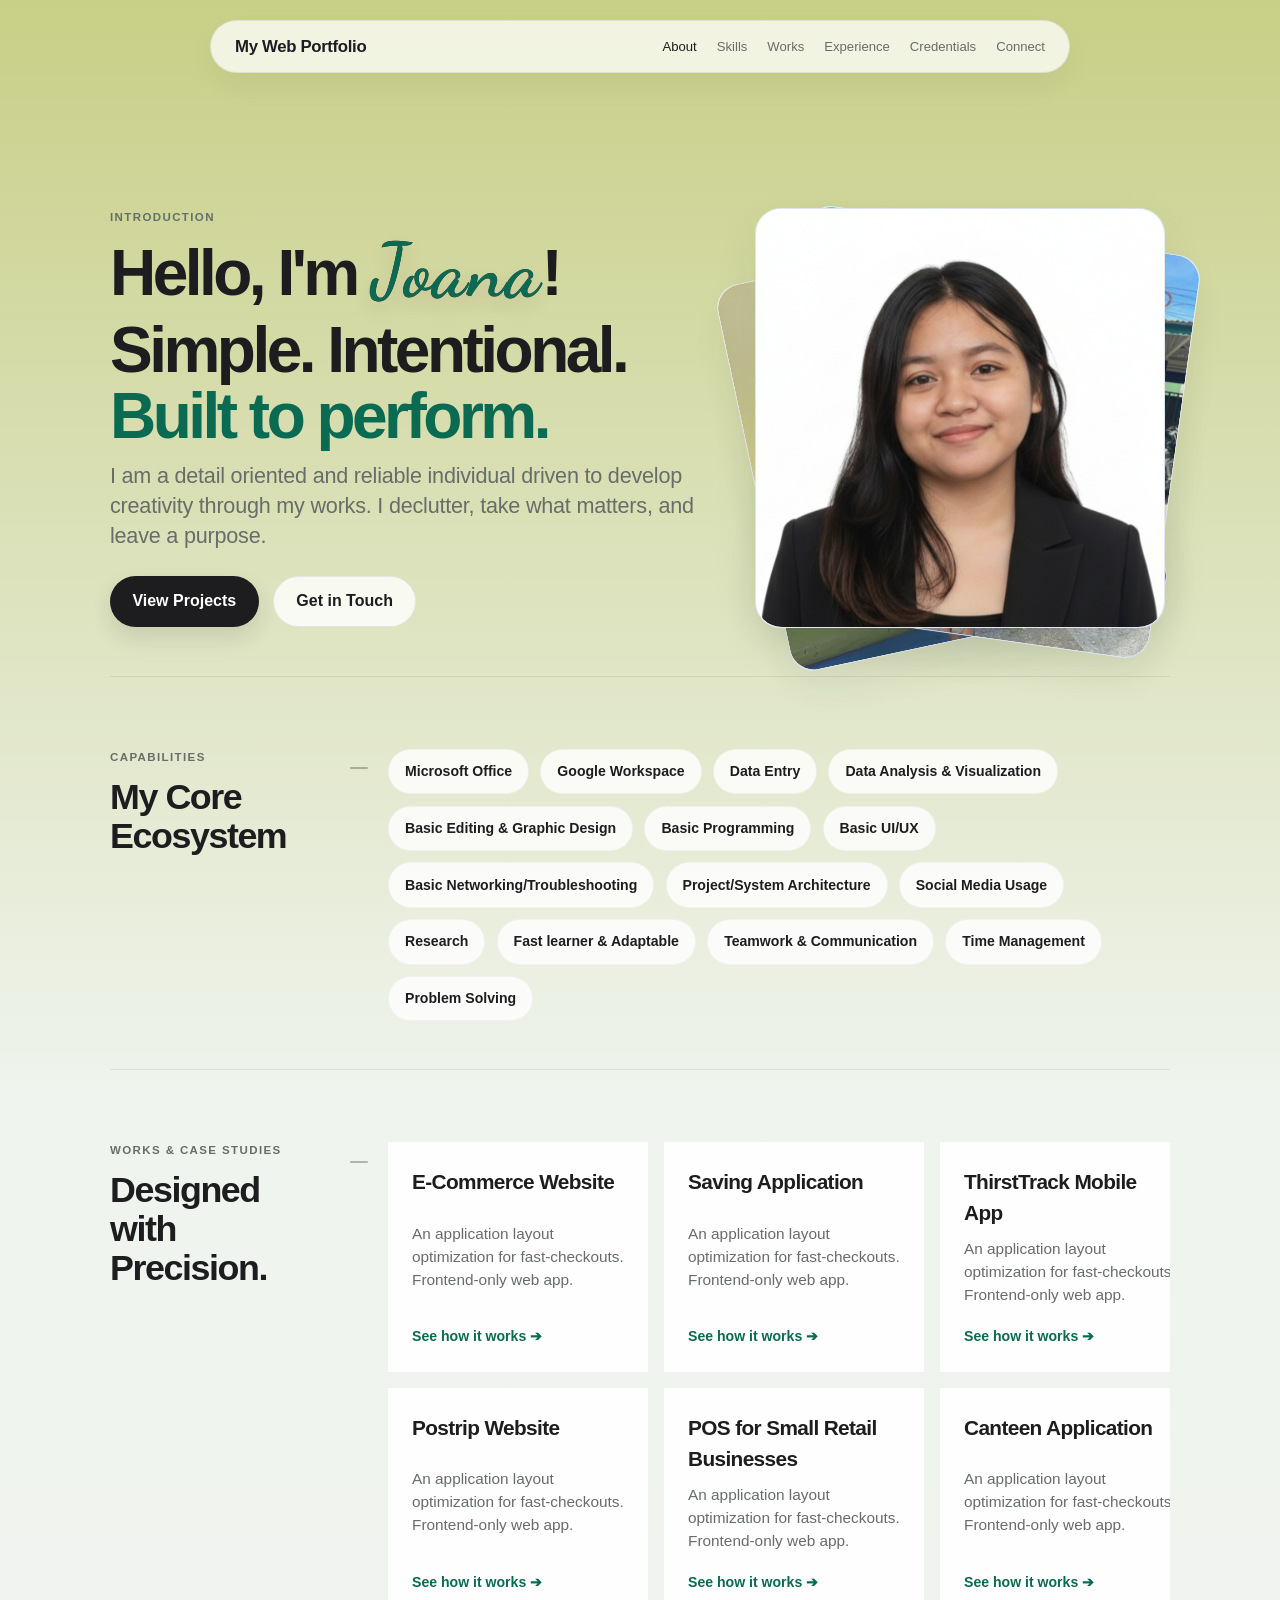
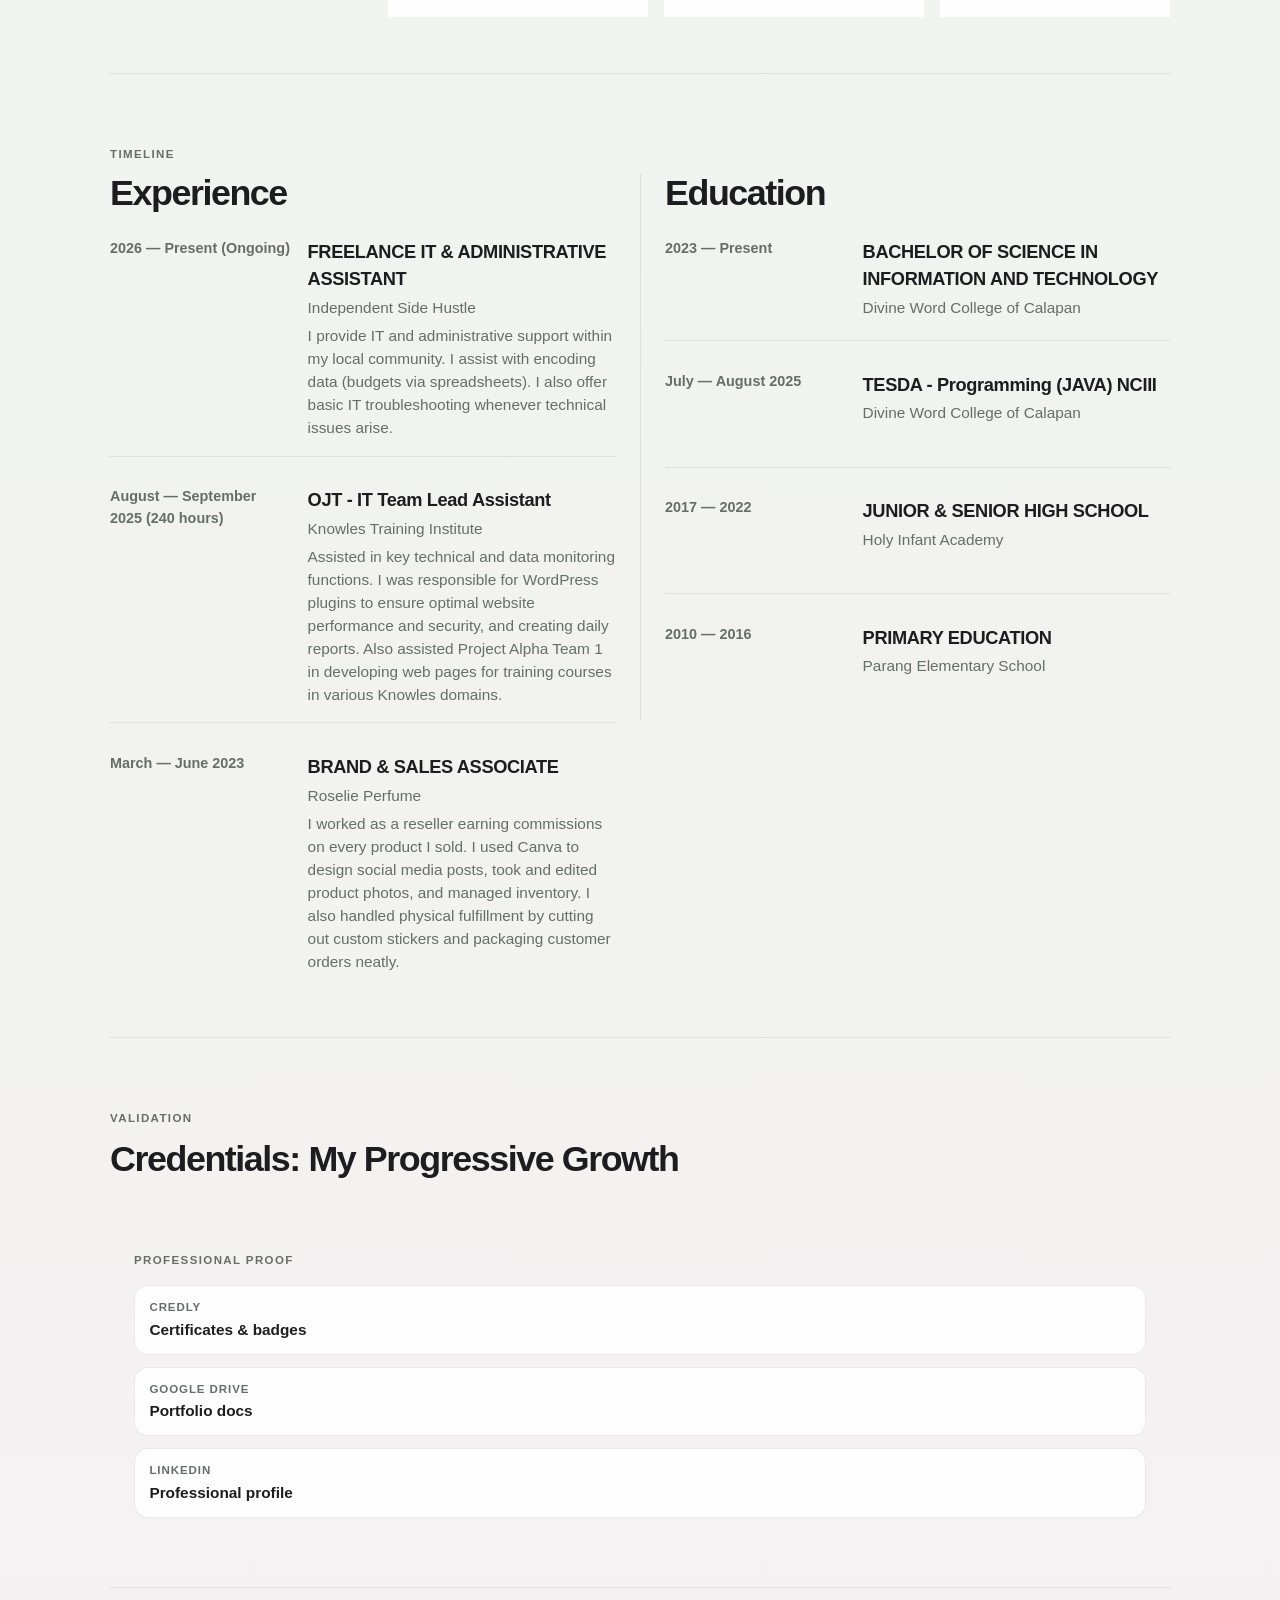
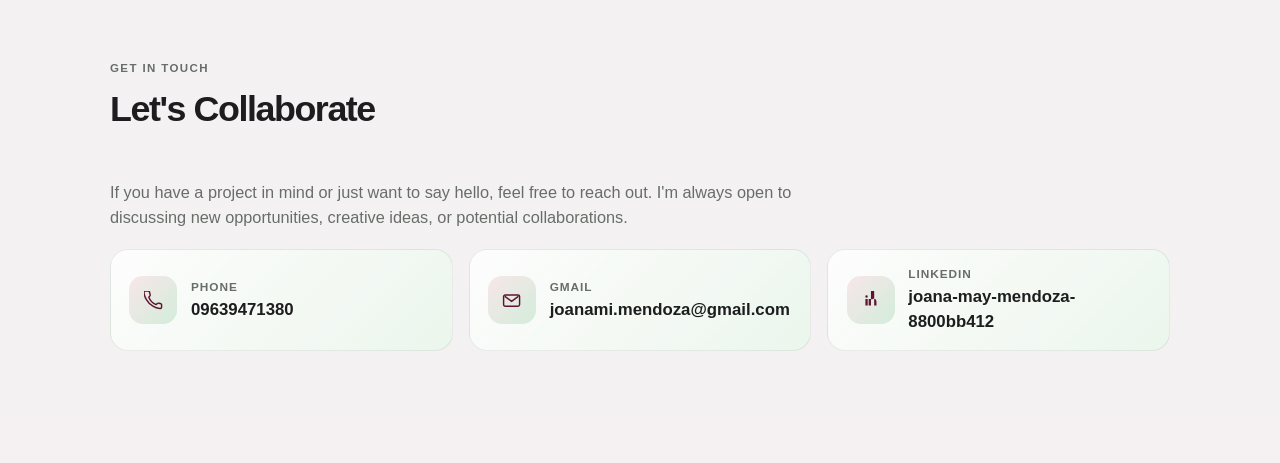
==== index.html @ 0a063e08 "this" ====
<!DOCTYPE html>
<html lang="en">
<head>
    <meta charset="UTF-8">
    <meta name="viewport" content="width=device-width, initial-scale=1.0">
    <title>Joana Mendoza | Web Portfolio</title>
    <meta name="description" content="Portfolio website of Joana Mendoza">
    <link rel="preconnect" href="https://fonts.googleapis.com">
    <link rel="preconnect" href="https://fonts.gstatic.com" crossorigin>
    <link href="https://fonts.googleapis.com/css2?family=Dancing+Script:wght@400;600;700&display=swap" rel="stylesheet">
    <link rel="stylesheet" href="style.css">
</head>
<body>
    <header>
        <nav>
            <a href="#about" class="logo">My Web Portfolio</a>
            <ul>
                <li><a href="#about" class="nav-link">About</a></li>
                <li><a href="#skills" class="nav-link">Skills</a></li>
                <li><a href="#projects" class="nav-link">Works</a></li>
                <li><a href="#experience" class="nav-link">Experience</a></li>
                <li><a href="#credentials" class="nav-link">Credentials</a></li>
                <li><a href="#contact" class="nav-link">Connect</a></li>
            </ul>
        </nav>
    </header>

    <main>
        <section id="about" class="hero">
            <div class="hero-layout">
                <div class="hero-copy">
                    <div class="eyebrow">Introduction</div>
                    <h1>Hello, I'm <span class="joana-name">Joana</span>!</h1>
                    <h1>Simple. Intentional. <span>Built to perform.</span></h1>
                    <p>I am a detail oriented and reliable individual driven to develop creativity through my works. I declutter, take what matters, and leave a purpose.</p>
                    <div class="hero-actions">
                        <a href="#projects" class="primary-btn">View Projects</a>
                        <a href="#contact" class="secondary-btn">Get in Touch</a>
                    </div>
                </div>

                <div class="portrait-scene" aria-label="Joana Mendoza portrait collection">
                    <div class="card-stack" id="portrait-stack" aria-live="polite"></div>
                </div>
            </div>
        </section>

        <section id="skills">
            <div class="section-split">
                <div class="section-heading">
                    <div class="eyebrow">Capabilities</div>
                    <h2 class="section-title">My Core Ecosystem</h2>
                </div>

                <div class="section-divider" aria-hidden="true"></div>

                <div class="section-content">
                    <div class="skills-container">
                        <button class="skill-badge" type="button" data-skill="microsoft-office" aria-label="Microsoft Office skills">Microsoft Office</button>
                        <button class="skill-badge" type="button" data-skill="google-workspace" aria-label="Google Workspace skills">Google Workspace</button>
                        <button class="skill-badge" type="button" data-skill="data-entry" aria-label="Data entry skills">Data Entry</button>
                        <button class="skill-badge" type="button" data-skill="data-analysis-visualization" aria-label="Data analysis and visualization">Data Analysis & Visualization</button>
                        <button class="skill-badge" type="button" data-skill="editing-design" aria-label="Editing and graphic design skills">Basic Editing &amp; Graphic Design</button>
                        <button class="skill-badge" type="button" data-skill="basic-programming" aria-label="Basic programming skills">Basic Programming</button>
                        <button class="skill-badge" type="button" data-skill="ui-ux" aria-label="UI and UX skills">Basic UI/UX</button>
                        <button class="skill-badge" type="button" data-skill="troubleshooting" aria-label="Networking and troubleshooting skills">Basic Networking/Troubleshooting</button>
                        <button class="skill-badge" type="button" data-skill="architecture" aria-label="Project and system architecture skills">Project/System Architecture</button>
                        <button class="skill-badge" type="button" data-skill="social-media" aria-label="Social media skills">Social Media Usage</button>
                        <button class="skill-badge" type="button" data-skill="research" aria-label="Research skills">Research</button>
                        <button class="skill-badge" type="button" data-skill="adaptable" aria-label="Adaptability skills">Fast learner &amp; Adaptable</button>
                        <button class="skill-badge" type="button" data-skill="teamwork" aria-label="Teamwork and communication skills">Teamwork &amp; Communication</button>
                        <button class="skill-badge" type="button" data-skill="time-management" aria-label="Time management skills">Time Management</button>
                        <button class="skill-badge" type="button" data-skill="problem-solving" aria-label="Problem solving skills">Problem Solving</button>
                    </div>
                </div>
            </div>
        </section>

        <section id="projects">
            <div class="section-split project-split">
                <div class="section-heading">
                    <div class="eyebrow">Works &amp; Case Studies</div>
                    <h2 class="section-title">Designed with Precision.</h2>
                </div>

                <div class="section-divider" aria-hidden="true"></div>

                <div class="section-content">
                    <div class="project-gallery" aria-label="Project portfolio gallery">
                        <article class="card project-card">
                            <h3>E-Commerce Website</h3>
                            <p>An application layout optimization for fast-checkouts. Frontend-only web app.</p>
                            <a href="https://autumnjo-store.pages.dev/" class="apple-link" target="_blank" rel="noopener noreferrer">See how it works <span aria-hidden="true">➔</span></a>
                        </article>
                        <article class="card project-card">
                            <h3>Postrip Website</h3>
                            <p>An application layout optimization for fast-checkouts. Frontend-only web app.</p>
                            <a href="https://my-sharetots.pages.dev/" class="apple-link" target="_blank" rel="noopener noreferrer">See how it works <span aria-hidden="true">➔</span></a>
                        </article>
                        <article class="card project-card">
                            <h3>Saving Application</h3>
                            <p>An application layout optimization for fast-checkouts. Frontend-only web app.</p>
                            <a href="#" class="apple-link">See how it works <span aria-hidden="true">➔</span></a>
                        </article>
                        <article class="card project-card">
                            <h3>POS for Small Retail Businesses</h3>
                            <p>An application layout optimization for fast-checkouts. Frontend-only web app.</p>
                            <a href="https://pos-app.pages.dev/" class="apple-link" target="_blank" rel="noopener noreferrer">See how it works <span aria-hidden="true">➔</span></a>
                        </article>
                        <article class="card project-card">
                            <h3>ThirstTrack Mobile App</h3>
                            <p>An application layout optimization for fast-checkouts. Frontend-only web app.</p>
                            <a href="#" class="apple-link">See how it works <span aria-hidden="true">➔</span></a>
                        </article>
                        <article class="card project-card">
                            <h3>Canteen Application</h3>
                            <p>An application layout optimization for fast-checkouts. Frontend-only web app.</p>
                            <a href="#" class="apple-link">See how it works <span aria-hidden="true">➔</span></a>
                        </article>
                        <article class="card project-card">
                            <h3>Figma Designs and Prototype</h3>
                            <p>An application layout optimization for fast-checkouts. Frontend-only web app.</p>
                            <a href="#" class="apple-link">See how it works <span aria-hidden="true">➔</span></a>
                        </article>
                    </div>
                </div>
            </div>
        </section>

        <section id="experience">
            <div class="eyebrow timeline-label">Timeline</div>
            <div class="timeline-columns">
                <div class="timeline-column experience-column">
                    <h2 class="section-title experience-title">Experience</h2>
                    <div class="timeline-group">
                        <article class="timeline-item">
                            <div class="time-frame">2026 — Present (Ongoing)</div>
                            <div class="timeline-copy">
                                <div class="job-title">FREELANCE IT &amp; ADMINISTRATIVE ASSISTANT</div>
                                <div class="company">Independent Side Hustle</div>
                                <div class="description">I provide IT and administrative support within my local community. I assist with encoding data (budgets via spreadsheets). I also offer basic IT troubleshooting whenever technical issues arise.</div>
                            </div>
                        </article>

                        <article class="timeline-item">
                            <div class="time-frame">August — September 2025 (240 hours)</div>
                            <div class="timeline-copy">
                                <div class="job-title">OJT - IT Team Lead Assistant</div>
                                <div class="company">Knowles Training Institute</div>
                                <div class="description">Assisted in key technical and data monitoring functions. I was responsible for WordPress plugins to ensure optimal website performance and security, and creating daily reports. Also assisted Project Alpha Team 1 in developing web pages for training courses in various Knowles domains.</div>
                            </div>
                        </article>

                        <article class="timeline-item">
                            <div class="time-frame">March — June 2023</div>
                            <div class="timeline-copy">
                                <div class="job-title">BRAND &amp; SALES ASSOCIATE</div>
                                <div class="company">Roselie Perfume</div>
                                <div class="description">I worked as a reseller earning commissions on every product I sold. I used Canva to design social media posts, took and edited product photos, and managed inventory. I also handled physical fulfillment by cutting out custom stickers and packaging customer orders neatly.</div>
                            </div>
                        </article>
                    </div>
                </div>

                <div class="timeline-column education-column">
                    <h2 class="section-title experience-title education-heading">Education</h2>
                    <div class="timeline-group">
                        <article class="timeline-item">
                            <div class="time-frame">2023 — Present</div>
                            <div class="timeline-copy">
                                <div class="job-title">BACHELOR OF SCIENCE IN INFORMATION AND TECHNOLOGY</div>
                                <div class="company">Divine Word College of Calapan</div>
                            </div>
                        </article>
                        <article class="timeline-item">
                            <div class="time-frame">July — August 2025</div>
                            <div class="timeline-copy">
                                <div class="job-title">TESDA - Programming (JAVA) NCIII</div>
                                <div class="company">Divine Word College of Calapan</div>
                            </div>
                        </article>
                        <article class="timeline-item">
                            <div class="time-frame">2017 — 2022</div>
                            <div class="timeline-copy">
                                <div class="job-title">JUNIOR &amp; SENIOR HIGH SCHOOL</div>
                                <div class="company">Holy Infant Academy</div>
                            </div>
                        </article>
                        <article class="timeline-item">
                            <div class="time-frame">2010 — 2016</div>
                            <div class="timeline-copy">
                                <div class="job-title">PRIMARY EDUCATION</div>
                                <div class="company">Parang Elementary School</div>
                            </div>
                        </article>
                    </div>
                </div>
            </div>
        </section>

        <section id="credentials">
            <div class="section-split compact-split">
                <div class="section-heading">
                    <div class="eyebrow">Validation</div>
                    <h2 class="section-title">Credentials: My Progressive Growth</h2>
                </div>

                <div class="section-content">
                    <div class="card-grid compact-grid">
                        <article class="card compact-card">
                            <div class="eyebrow compact-eyebrow">Professional Proof</div>
                            <div class="credential-list" id="credential-list" aria-live="polite"></div>
                        </article>
                    </div>
                </div>
            </div>
        </section>

        <section id="contact">
            <div class="section-split compact-split">
                <div class="section-heading">
                    <div class="eyebrow">Get In Touch</div>
                    <h2 class="section-title">Let's Collaborate</h2>
                </div>

                <div class="section-content">
                    <div class="contact-panel">
                        <p>If you have a project in mind or just want to say hello, feel free to reach out. I'm always open to discussing new opportunities, creative ideas, or potential collaborations.</p>
                        <div class="contact-list" id="contact-list" aria-live="polite"></div>
                    </div>
                </div>
            </div>
        </section>
    </main>

    <script src="script.js"></script>
</body>
</html>
---- style.css ----
:root {
  --bg-color: #C8CF86;
  --page-surface: #DFE1BB;
  --card-bg: rgba(255, 255, 255, 0.76);
  --text-main: #1d1d1f;
  --text-muted: #676d69;
  --accent: #0a6a52;
  --accent-soft: rgba(10, 106, 82, 0.12);
  --border: rgba(32, 40, 34, 0.09);
  --shadow-soft: 0 20px 45px rgba(20, 36, 30, 0.08);
  --radius: 22px;
  --wine-deep: #3d0f22;
  --wine-rich: #5f1532;
  --wine-soft: #8d2f46;
  --sage-light: #ecf7e9;
  --sage-strong: #87ad85;
  --mint-soft: #d8f1db;
  --rose-soft: #DFE1BB;
  --lavender-soft: #e8e2ff;
}

* {
  box-sizing: border-box;
  margin: 0;
  padding: 0;
}

html {
  scroll-behavior: smooth;
  scroll-padding-top: 6.5rem;
}

body {
  font-family: -apple-system, BlinkMacSystemFont, "SF Pro Text", "SF Pro Display", "Segoe UI", Helvetica, Arial, sans-serif;
  background: linear-gradient(180deg, var(--bg-color) 0%, #eff4ee 30%, #f5f1f3 100%);
  color: var(--text-main);
  -webkit-font-smoothing: antialiased;
  line-height: 1.5;
  overflow-x: hidden;
}

img {
  max-width: 100%;
  display: block;
}

a {
  color: inherit;
}

button,
input,
textarea,
select {
  font: inherit;
}

header {
  position: fixed;
  top: 1.25rem;
  left: 50%;
  transform: translateX(-50%);
  width: min(100% - 2rem, 860px);
  background: rgba(255, 255, 255, 0.75);
  backdrop-filter: blur(18px);
  -webkit-backdrop-filter: blur(18px);
  border: 1px solid var(--border);
  border-radius: 32px;
  z-index: 80;
  box-shadow: 0 14px 30px rgba(15, 23, 42, 0.04);
}

nav {
  display: flex;
  justify-content: space-between;
  align-items: center;
  padding: 0.8rem 1.5rem;
}

nav .logo {
  font-weight: 600;
  font-size: 1.05rem;
  color: var(--text-main);
  text-decoration: none;
  letter-spacing: -0.02em;
}

nav ul {
  display: flex;
  list-style: none;
  gap: 1.25rem;
  align-items: center;
}

nav a {
  text-decoration: none;
  color: var(--text-muted);
  font-weight: 500;
  font-size: 0.82rem;
  transition: color 0.2s ease, opacity 0.2s ease;
}

nav a:hover,
nav a:focus-visible,
nav a.is-active {
  color: var(--text-main);
}

main {
  max-width: 1100px;
  margin: 0 auto;
  padding: 8.5rem 1.25rem 4rem;
}

section {
  padding: 4.5rem 0 3rem;
  border-bottom: 1px solid var(--border);
  scroll-margin-top: 6.5rem;
}

section:last-child {
  border-bottom: none;
}

.eyebrow {
  font-size: 0.72rem;
  font-weight: 700;
  text-transform: uppercase;
  letter-spacing: 0.12em;
  color: var(--text-muted);
  margin-bottom: 0.75rem;
}

.section-title {
  font-size: clamp(2rem, 2.8vw, 3rem);
  font-weight: 700;
  letter-spacing: -0.04em;
  line-height: 1.08;
  margin-bottom: 1.5rem;
}

.section-split {
  display: grid;
  grid-template-columns: minmax(180px, 220px) 18px minmax(0, 1fr);
  align-items: flex-start;
  gap: 1.25rem;
}

.compact-split,
.contact-split {
  grid-template-columns: 1fr;
}

.compact-split .section-heading,
.contact-split .section-heading {
  margin-bottom: 0.5rem;
}

.section-heading {
  display: flex;
  flex-direction: column;
  justify-content: flex-start;
}

.section-divider {
  width: 18px;
  height: 2px;
  background: rgba(29, 29, 31, 0.3);
  border-radius: 999px;
  margin-top: 1.15rem;
}

.section-content {
  min-width: 0;
}

.hero {
  min-height: 38vh;
  display: flex;
  align-items: center;
}

.hero-layout {
  width: 100%;
  display: grid;
  grid-template-columns: minmax(0, 1.25fr) minmax(260px, 420px);
  align-items: center;
  gap: 2rem;
}

.hero-copy {
  display: flex;
  flex-direction: column;
  align-items: flex-start;
}

.hero h1 {
  font-size: clamp(2.6rem, 5vw, 4.2rem);
  font-weight: 700;
  letter-spacing: -0.055em;
  line-height: 1.02;
  margin-bottom: 0.75rem;
}

.hero h1 span {
  color: var(--accent);
}

.joana-name {
  font-family: "Dancing Script", "Segoe Print", "Bradley Hand", "Lucida Handwriting", cursive;
  display: inline-block;
  font-size: 1.18em;
  line-height: 0.9;
  letter-spacing: 0.02em;
  background: linear-gradient(135deg, var(--wine-deep) 0%, var(--wine-rich) 40%, var(--wine-soft) 100%);
  -webkit-background-clip: text;
  background-clip: text;
  color: transparent;
  text-shadow: 0 8px 20px rgba(95, 21, 50, 0.12);
}

.hero p {
  font-size: clamp(1.05rem, 1.8vw, 1.35rem);
  font-weight: 500;
  color: var(--text-muted);
  max-width: 700px;
  line-height: 1.4;
  letter-spacing: -0.01em;
}

.hero-actions {
  display: flex;
  flex-wrap: wrap;
  gap: 0.9rem;
  margin-top: 1.5rem;
}

.primary-btn,
.secondary-btn {
  display: inline-flex;
  align-items: center;
  justify-content: center;
  min-height: 46px;
  padding: 0.8rem 1.4rem;
  border-radius: 999px;
  text-decoration: none;
  font-weight: 600;
  transition: transform 0.25s ease, box-shadow 0.25s ease, background 0.25s ease;
}

.primary-btn {
  background: var(--text-main);
  color: white;
  box-shadow: 0 10px 22px rgba(29, 29, 31, 0.12);
}

.secondary-btn {
  background: rgba(255, 255, 255, 0.8);
  border: 1px solid var(--border);
  color: var(--text-main);
}

.primary-btn:hover,
.secondary-btn:hover,
.primary-btn:focus-visible,
.secondary-btn:focus-visible {
  transform: translateY(-1px);
}

.portrait-scene {
  display: flex;
  justify-content: center;
  align-items: center;
  min-height: 420px;
}

.card-stack {
  position: relative;
  width: min(100%, 410px);
  height: 420px;
}

.portrait-card {
  position: absolute;
  inset: 0;
  display: block;
  width: 100%;
  height: 100%;
  padding: 0;
  border: 1px solid rgba(112, 129, 166, 0.14);
  border-radius: 26px;
  background: linear-gradient(135deg, rgba(255, 255, 255, 0.96), rgba(237, 242, 255, 0.94));
  box-shadow: var(--shadow-soft);
  overflow: hidden;
  cursor: pointer;
  appearance: none;
  -webkit-appearance: none;
  transition: transform 0.55s cubic-bezier(0.22, 1, 0.36, 1), opacity 0.35s ease, box-shadow 0.35s ease, border-color 0.35s ease;
}

.portrait-card img {
  width: 100%;
  height: 100%;
  object-fit: cover;
  border-radius: 26px;
  display: block;
}

.portrait-card.is-front {
  transform: translate(0, 0) rotate(0deg) scale(1);
  z-index: 3;
  opacity: 1;
}

.portrait-card.is-middle {
  transform: translate(18px, 14px) rotate(8deg) scale(0.97);
  z-index: 2;
  opacity: 0.88;
}

.portrait-card.is-back {
  transform: translate(-18px, 24px) rotate(-12deg) scale(0.94);
  z-index: 1;
  opacity: 0.8;
}

.portrait-card:focus-visible {
  outline: 2px solid rgba(0, 113, 227, 0.8);
  outline-offset: 4px;
}

.skills-container {
  display: flex;
  flex-wrap: wrap;
  gap: 0.7rem;
  position: relative;
  overflow: visible;
}

.skill-badge {
  position: relative;
  display: inline-flex;
  align-items: center;
  justify-content: center;
  min-height: 2.8rem;
  padding: 0.7rem 1rem;
  border-radius: 999px;
  border: 1px solid rgba(0, 0, 0, 0.04);
  background: rgba(255, 255, 255, 0.8);
  color: var(--text-main);
  font-size: 0.88rem;
  font-weight: 600;
  cursor: pointer;
  transition: transform 0.25s ease, box-shadow 0.25s ease, background 0.25s ease;
  z-index: 1;
}

.skill-badge:hover,
.skill-badge:focus-visible,
.skill-badge.is-open {
  background: #eef4ff;
  box-shadow: 0 10px 20px rgba(0, 113, 227, 0.08);
  transform: translateY(-1px);
  outline: none;
}

.skill-badge .skill-popover {
  position: absolute;
  left: 50%;
  bottom: calc(100% + 0.85rem);
  transform: translateX(-50%) translateY(10px) scale(0.98);
  display: flex;
  flex-wrap: wrap;
  gap: 0.38rem;
  align-items: center;
  justify-content: center;
  min-width: 140px;
  max-width: 220px;
  padding: 0.5rem 0.6rem;
  border-radius: 14px;
  background: rgba(18, 20, 25, 0.96);
  border: 1px solid rgba(255, 255, 255, 0.08);
  box-shadow: 0 18px 30px rgba(15, 23, 42, 0.18);
  opacity: 0;
  visibility: hidden;
  transition: opacity 0.2s ease, transform 0.2s ease, visibility 0.2s ease;
  z-index: 30;
}

.skill-badge .skill-popover::after {
  content: "";
  position: absolute;
  left: 50%;
  top: 100%;
  width: 12px;
  height: 12px;
  background: rgba(18, 20, 25, 0.96);
  border-right: 1px solid rgba(255, 255, 255, 0.08);
  border-bottom: 1px solid rgba(255, 255, 255, 0.08);
  transform: translate(-50%, -7px) rotate(45deg);
}

.skill-badge:hover .skill-popover,
.skill-badge:focus-visible .skill-popover,
.skill-badge.is-open .skill-popover {
  opacity: 1;
  visibility: visible;
  transform: translateX(-50%) translateY(0) scale(1);
}

.tool-pill {
  display: inline-flex;
  align-items: center;
  justify-content: center;
  min-height: 1.8rem;
  padding: 0.3rem 0.5rem;
  border-radius: 999px;
  background: rgba(255, 255, 255, 0.1);
  color: #f5f7fa;
  font-size: 0.62rem;
  font-weight: 700;
  letter-spacing: 0.02em;
  box-shadow: inset 0 0 0 1px rgba(255, 255, 255, 0.08);
}

.project-gallery {
  display: grid;
  grid-auto-flow: column;
  grid-template-rows: repeat(2, minmax(210px, 1fr));
  grid-auto-columns: minmax(260px, 300px);
  gap: 1rem;
  padding-bottom: 0.5rem;
  overflow-x: auto;
  overscroll-behavior-x: contain;
  scroll-snap-type: x proximity;
  scrollbar-width: thin;
  scrollbar-color: rgba(0, 0, 0, 0.2) transparent;
}

.project-gallery::-webkit-scrollbar {
  height: 8px;
}

.project-gallery::-webkit-scrollbar-thumb {
  background: rgba(0, 0, 0, 0.2);
  border-radius: 999px;
}

.project-card {
  height: 100%;
  min-height: 210px;
  display: flex;
  flex-direction: column;
  justify-content: space-between;
  padding: 1.5rem;
  scroll-snap-align: start;
  background: rgba(255, 255, 255, 0.9);
}

.project-card h3 {
  font-size: 1.3rem;
  font-weight: 600;
  letter-spacing: -0.03em;
  margin-bottom: 0.55rem;
}

.project-card p {
  color: var(--text-muted);
  font-size: 0.96rem;
  margin-bottom: 1.25rem;
}

.apple-link {
  color: var(--accent);
  text-decoration: none;
  font-weight: 600;
  font-size: 0.88rem;
  display: inline-flex;
  align-items: center;
  gap: 0.25rem;
}

.apple-link:hover,
.apple-link:focus-visible {
  text-decoration: underline;
}

.timeline-label {
  margin-bottom: 0.7rem;
}

.timeline-columns {
  display: grid;
  grid-template-columns: minmax(0, 1fr) minmax(0, 1fr);
  gap: 0;
  align-items: start;
}

.timeline-column {
  min-width: 0;
  display: flex;
  flex-direction: column;
  justify-content: flex-start;
}

.experience-column {
  padding-right: 1.5rem;
}

.education-column {
  border-left: 1px solid var(--border);
  padding-left: 1.5rem;
}

.experience-title {
  margin-bottom: 0.4rem;
  padding-top: 0;
}

.education-heading {
  margin-bottom: 0.4rem;
}

.timeline-group {
  display: flex;
  flex-direction: column;
  gap: 0.7rem;
}

.timeline-item {
  display: grid;
  grid-template-columns: minmax(120px, 180px) minmax(0, 1fr);
  gap: 1.1rem;
  padding: 1.15rem 0 1rem;
  border-bottom: 1px solid var(--border);
  min-height: 7.2rem;
}

.timeline-item:last-child {
  border-bottom: none;
}

.time-frame {
  font-size: 0.9rem;
  font-weight: 600;
  color: var(--text-muted);
  line-height: 1.5;
}

.timeline-copy {
  min-width: 0;
}

.job-title {
  font-size: 1.14rem;
  font-weight: 600;
  letter-spacing: -0.02em;
  margin-bottom: 0.2rem;
}

.company {
  font-size: 0.96rem;
  color: var(--text-muted);
  margin-bottom: 0.35rem;
}

.description {
  font-size: 0.96rem;
  color: var(--text-muted);
}

.card-grid {
  display: grid;
  grid-template-columns: repeat(auto-fit, minmax(260px, 1fr));
  gap: 1rem;
}

.compact-card {
  padding: 1.35rem 1.5rem;
}

.compact-eyebrow {
  margin-bottom: 1rem;
}

.bullet-row {
  list-style: none;
  display: flex;
  flex-direction: column;
  gap: 0.35rem;
}

.bullet-row li {
  position: relative;
  font-size: 1rem;
  padding: 0.8rem 0;
  border-bottom: 1px solid var(--border);
  color: var(--text-main);
}

.bullet-row li:last-child {
  border-bottom: none;
}

.contact-panel {
  display: flex;
  flex-direction: column;
  gap: 1.25rem;
}

.contact-panel p {
  color: var(--text-muted);
  font-size: 1.02rem;
  max-width: 700px;
}

.contact-list {
  display: grid;
  grid-template-columns: repeat(auto-fit, minmax(220px, 1fr));
  gap: 1rem;
}

.contact-card {
  display: flex;
  align-items: center;
  gap: 0.85rem;
  padding: 1rem 1.15rem;
  background: linear-gradient(135deg, rgba(255, 255, 255, 0.8), rgba(234, 246, 235, 0.9));
  border: 1px solid rgba(23, 31, 33, 0.08);
  border-radius: 18px;
  text-decoration: none;
  color: var(--text-main);
  transition: transform 0.2s ease, box-shadow 0.2s ease, border-color 0.2s ease;
}

.contact-card:hover,
.contact-card:focus-visible {
  transform: translateY(-1px);
  border-color: rgba(23, 31, 33, 0.12);
  box-shadow: 0 18px 30px rgba(15, 23, 42, 0.06);
  outline: none;
}

.contact-icon {
  display: inline-flex;
  align-items: center;
  justify-content: center;
  width: 3rem;
  height: 3rem;
  border-radius: 14px;
  background: linear-gradient(135deg, rgba(247, 228, 231, 0.9), rgba(207, 235, 215, 0.9));
  color: var(--wine-rich);
  flex-shrink: 0;
}

.contact-icon svg {
  width: 1.2rem;
  height: 1.2rem;
}

.contact-details {
  display: flex;
  flex-direction: column;
  min-width: 0;
}

.contact-label {
  font-size: 0.74rem;
  font-weight: 700;
  letter-spacing: 0.08em;
  text-transform: uppercase;
  color: var(--text-muted);
}

.contact-value {
  font-size: 1.05rem;
  font-weight: 600;
  color: var(--text-main);
  word-break: break-word;
}

.credential-list {
  display: grid;
  gap: 0.75rem;
}

.credential-link {
  display: flex;
  flex-direction: column;
  gap: 0.1rem;
  padding: 0.8rem 0.9rem;
  border-radius: 14px;
  background: rgba(255, 255, 255, 0.82);
  border: 1px solid rgba(14, 17, 22, 0.08);
  color: var(--text-main);
  text-decoration: none;
  transition: transform 0.2s ease, box-shadow 0.2s ease, border-color 0.2s ease;
}

.credential-link:hover,
.credential-link:focus-visible {
  transform: translateY(-1px);
  border-color: rgba(14, 17, 22, 0.12);
  box-shadow: 0 10px 20px rgba(15, 23, 42, 0.06);
  outline: none;
}

.credential-label {
  font-size: 0.72rem;
  font-weight: 700;
  letter-spacing: 0.08em;
  text-transform: uppercase;
  color: var(--text-muted);
}

.credential-value {
  font-size: 0.96rem;
  font-weight: 600;
}

@media (max-width: 900px) {
  .section-split {
    grid-template-columns: 1fr;
    gap: 0.75rem;
  }

  .section-divider {
    display: none;
  }

  .section-heading {
    margin-bottom: 0.25rem;
  }

  .experience-content-row {
    grid-template-columns: 1fr;
  }
}

@media (max-width: 768px) {
  header {
    width: calc(100% - 1rem);
    top: 0.75rem;
  }

  nav {
    padding: 0.8rem 1rem;
  }

  nav ul {
    display: none;
  }

  main {
    padding-top: 7rem;
  }

  .hero-layout {
    grid-template-columns: 1fr;
    gap: 1.5rem;
  }

  .hero-copy {
    align-items: flex-start;
  }

  .card-stack {
    width: min(100%, 330px);
    height: 360px;
  }

  .timeline-item {
    grid-template-columns: 1fr;
    gap: 0.35rem;
  }

  .contact-list {
    grid-template-columns: 1fr;
  }
}

@media (prefers-reduced-motion: reduce) {
  html {
    scroll-behavior: auto;
  }

  *, *::before, *::after {
    animation-duration: 0.01ms !important;
    animation-iteration-count: 1 !important;
    transition-duration: 0.01ms !important;
    scroll-behavior: auto !important;
  }
}
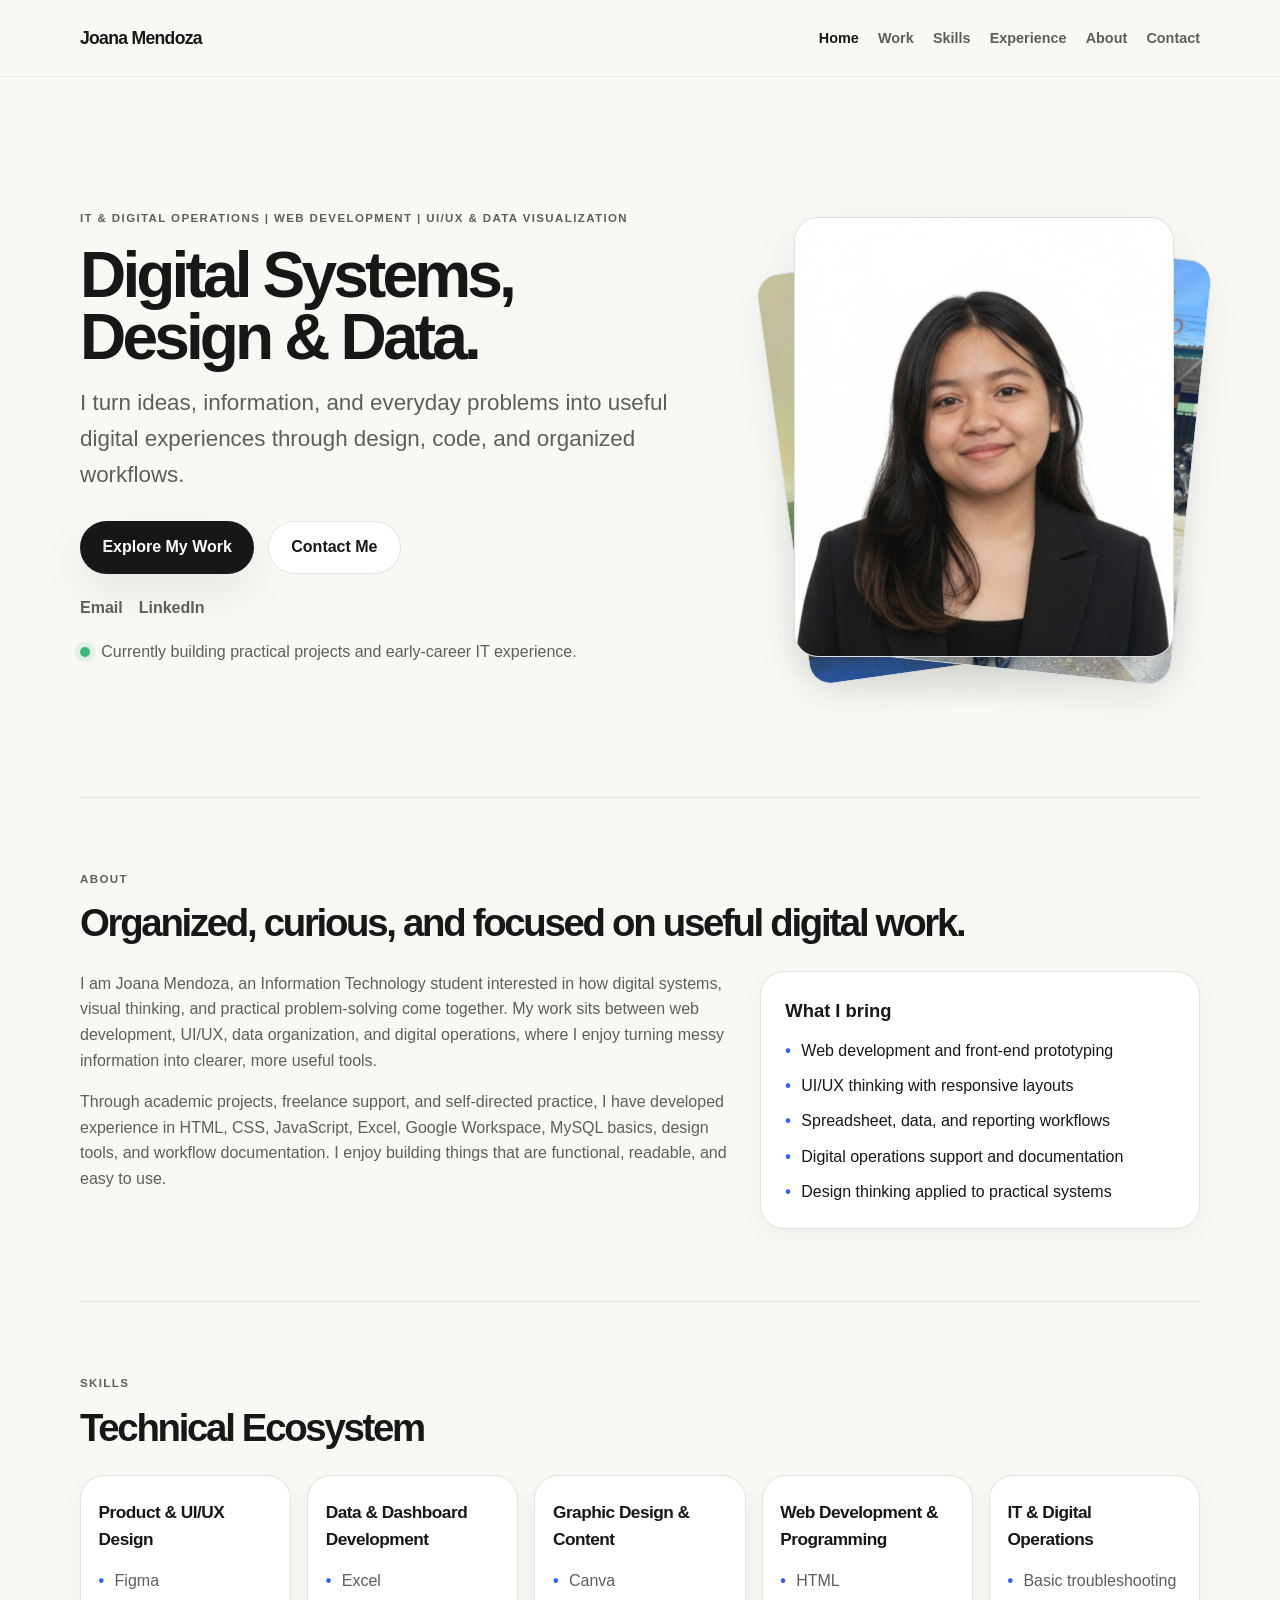
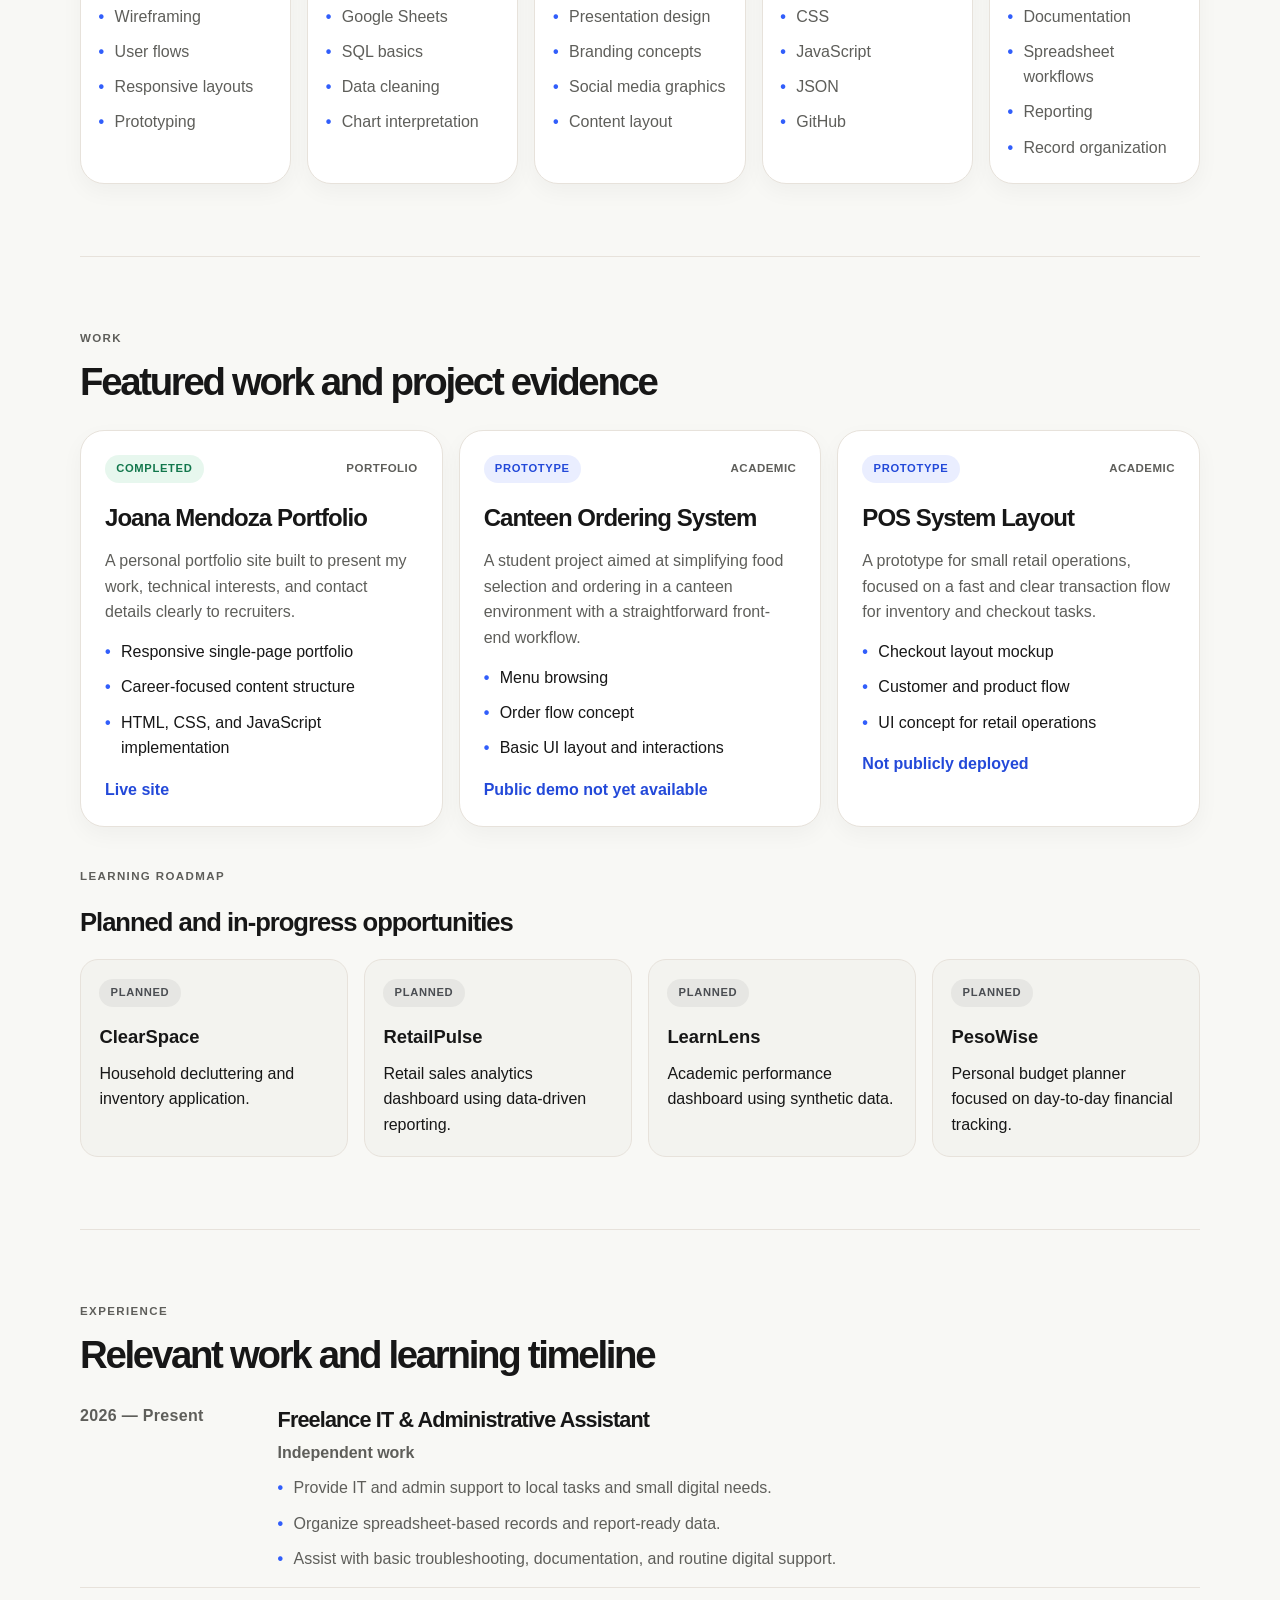
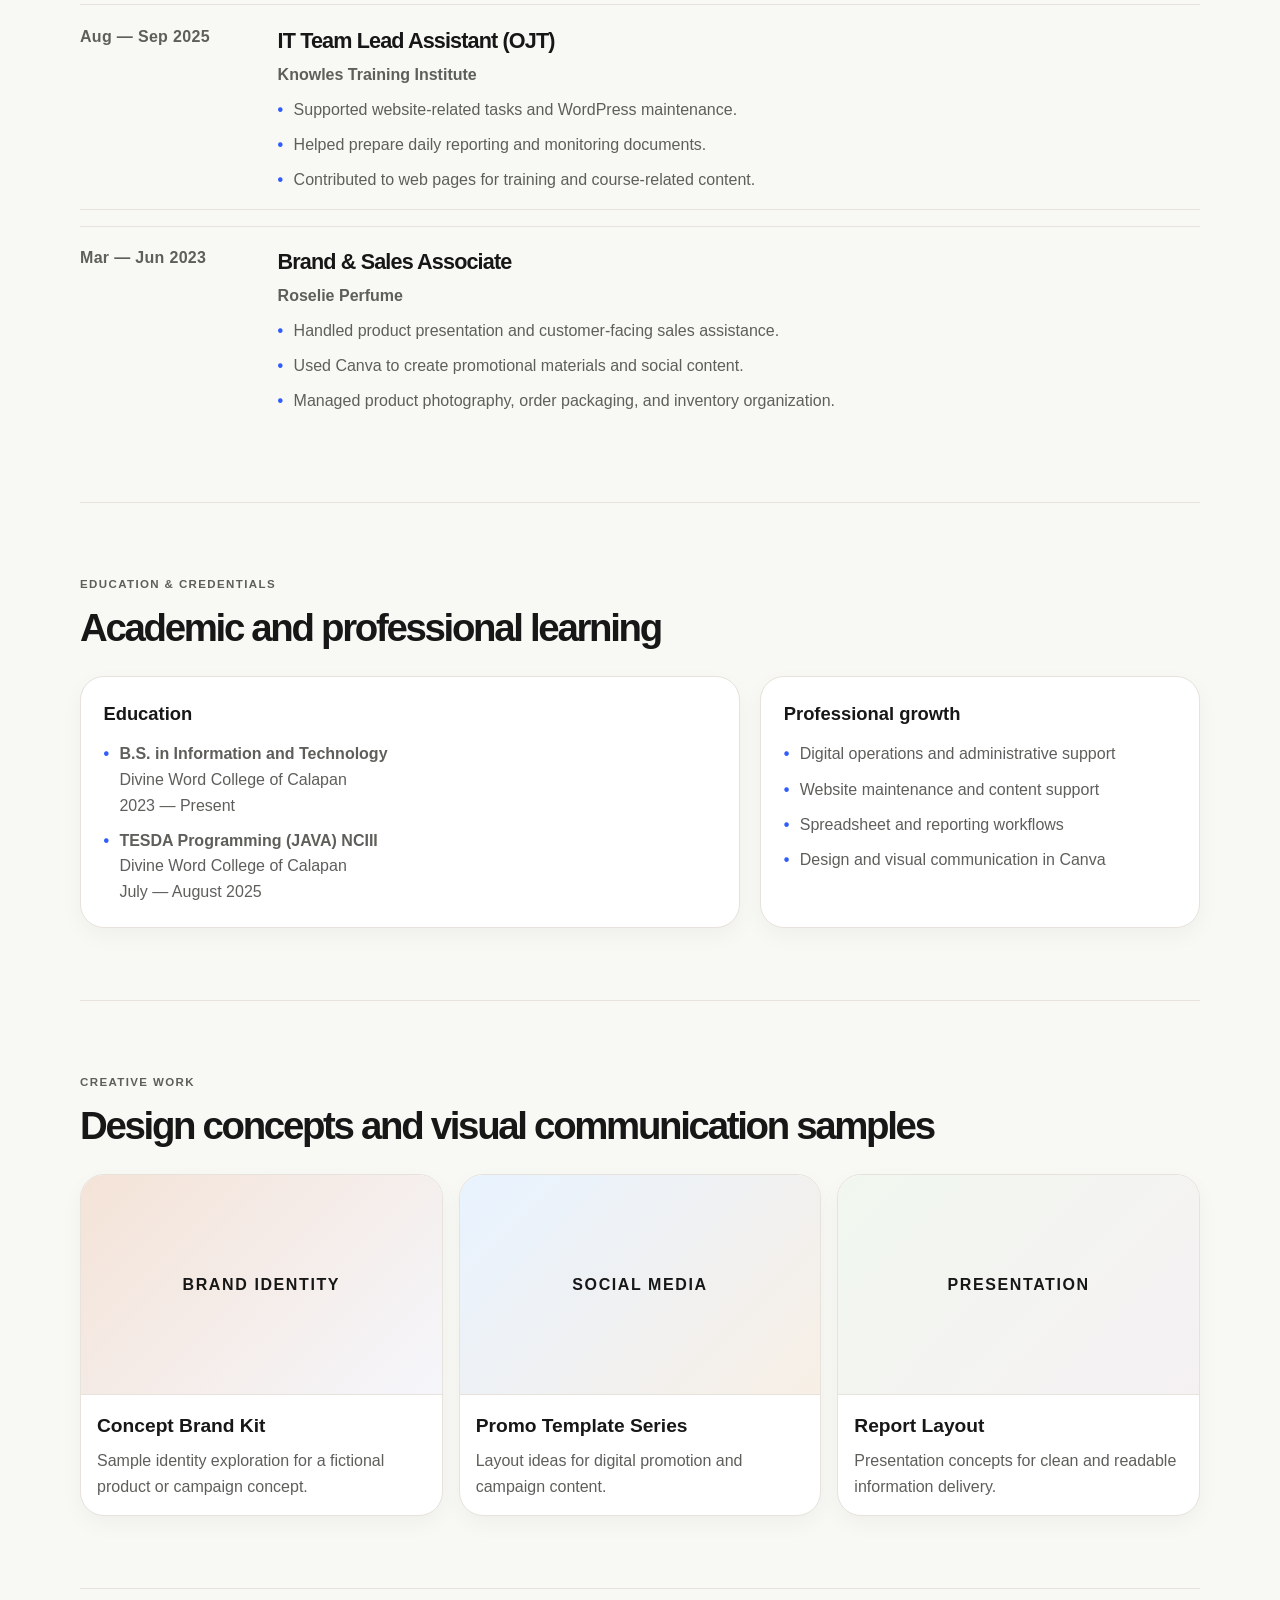
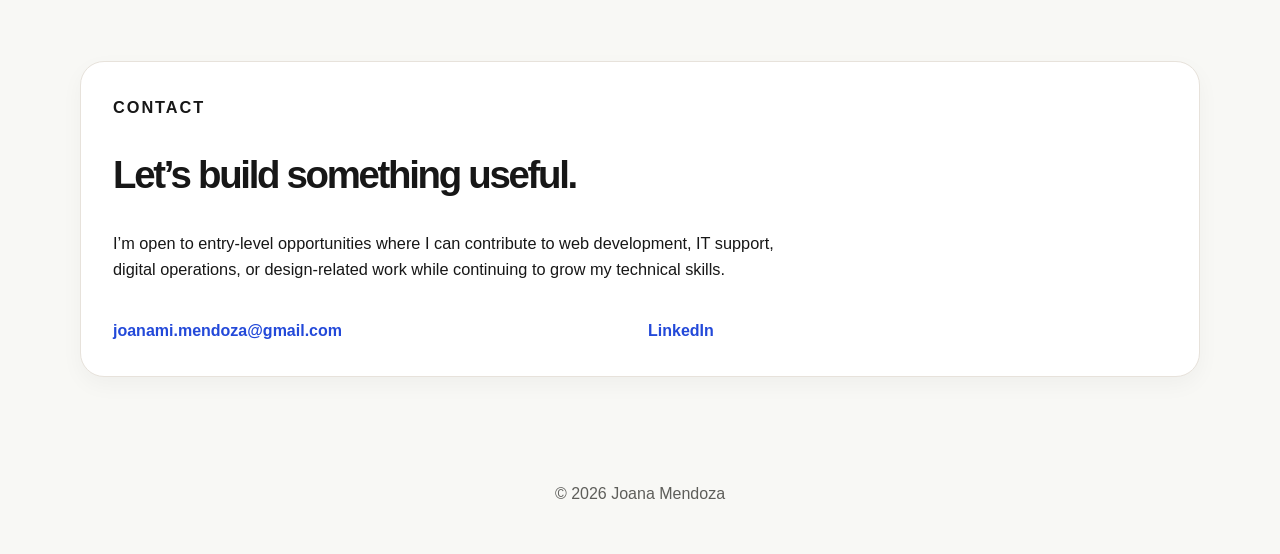
==== commit 88b6e87c: "chore: remove README.md file Co-authored-by: Copilot <copilot@github.com>" ====
--- a/index.html
+++ b/index.html
@@ -3,236 +3,354 @@
 <head>
     <meta charset="UTF-8">
     <meta name="viewport" content="width=device-width, initial-scale=1.0">
-    <title>Joana Mendoza | Web Portfolio</title>
-    <meta name="description" content="Portfolio website of Joana Mendoza">
-    <link rel="preconnect" href="https://fonts.googleapis.com">
-    <link rel="preconnect" href="https://fonts.gstatic.com" crossorigin>
-    <link href="https://fonts.googleapis.com/css2?family=Dancing+Script:wght@400;600;700&display=swap" rel="stylesheet">
+    <meta name="description" content="Joana Mendoza is an Information Technology student focused on web development, UI/UX, data visualization, and digital operations.">
+    <meta property="og:title" content="Joana Mendoza | Digital Systems, Design & Data">
+    <meta property="og:description" content="Portfolio and profile of Joana Mendoza, an IT student building practical experience in web development, design, and data-driven workflows.">
+    <meta property="og:type" content="website">
+    <meta property="og:url" content="https://mendoza-joana.pages.dev/">
+    <meta name="twitter:card" content="summary_large_image">
+    <title>Joana Mendoza | Digital Systems, Design & Data</title>
     <link rel="stylesheet" href="style.css">
 </head>
 <body>
-    <header>
-        <nav>
-            <a href="#about" class="logo">My Web Portfolio</a>
-            <ul>
-                <li><a href="#about" class="nav-link">About</a></li>
-                <li><a href="#skills" class="nav-link">Skills</a></li>
-                <li><a href="#projects" class="nav-link">Works</a></li>
-                <li><a href="#experience" class="nav-link">Experience</a></li>
-                <li><a href="#credentials" class="nav-link">Credentials</a></li>
-                <li><a href="#contact" class="nav-link">Connect</a></li>
-            </ul>
-        </nav>
+    <header class="site-header">
+        <div class="container nav-shell">
+            <a class="brand" href="#home">Joana Mendoza</a>
+            <button class="menu-toggle" type="button" aria-expanded="false" aria-controls="site-nav" aria-label="Toggle navigation">
+                <span></span>
+                <span></span>
+                <span></span>
+            </button>
+            <nav class="site-nav" id="site-nav" aria-label="Main navigation">
+                <ul>
+                    <li><a href="#home" class="nav-link">Home</a></li>
+                    <li><a href="#work" class="nav-link">Work</a></li>
+                    <li><a href="#skills" class="nav-link">Skills</a></li>
+                    <li><a href="#experience" class="nav-link">Experience</a></li>
+                    <li><a href="#about" class="nav-link">About</a></li>
+                    <li><a href="#contact" class="nav-link">Contact</a></li>
+                </ul>
+            </nav>
+        </div>
     </header>
 
     <main>
-        <section id="about" class="hero">
-            <div class="hero-layout">
-                <div class="hero-copy">
-                    <div class="eyebrow">Introduction</div>
-                    <h1>Hello, I'm <span class="joana-name">Joana</span>!</h1>
-                    <h1>Simple. Intentional. <span>Built to perform.</span></h1>
-                    <p>I am a detail oriented and reliable individual driven to develop creativity through my works. I declutter, take what matters, and leave a purpose.</p>
-                    <div class="hero-actions">
-                        <a href="#projects" class="primary-btn">View Projects</a>
-                        <a href="#contact" class="secondary-btn">Get in Touch</a>
-                    </div>
-                </div>
-
-                <div class="portrait-scene" aria-label="Joana Mendoza portrait collection">
-                    <div class="card-stack" id="portrait-stack" aria-live="polite"></div>
-                </div>
-            </div>
-        </section>
-
-        <section id="skills">
-            <div class="section-split">
-                <div class="section-heading">
-                    <div class="eyebrow">Capabilities</div>
-                    <h2 class="section-title">My Core Ecosystem</h2>
-                </div>
-
-                <div class="section-divider" aria-hidden="true"></div>
-
-                <div class="section-content">
-                    <div class="skills-container">
-                        <button class="skill-badge" type="button" data-skill="microsoft-office" aria-label="Microsoft Office skills">Microsoft Office</button>
-                        <button class="skill-badge" type="button" data-skill="google-workspace" aria-label="Google Workspace skills">Google Workspace</button>
-                        <button class="skill-badge" type="button" data-skill="data-entry" aria-label="Data entry skills">Data Entry</button>
-                        <button class="skill-badge" type="button" data-skill="data-analysis-visualization" aria-label="Data analysis and visualization">Data Analysis & Visualization</button>
-                        <button class="skill-badge" type="button" data-skill="editing-design" aria-label="Editing and graphic design skills">Basic Editing &amp; Graphic Design</button>
-                        <button class="skill-badge" type="button" data-skill="basic-programming" aria-label="Basic programming skills">Basic Programming</button>
-                        <button class="skill-badge" type="button" data-skill="ui-ux" aria-label="UI and UX skills">Basic UI/UX</button>
-                        <button class="skill-badge" type="button" data-skill="troubleshooting" aria-label="Networking and troubleshooting skills">Basic Networking/Troubleshooting</button>
-                        <button class="skill-badge" type="button" data-skill="architecture" aria-label="Project and system architecture skills">Project/System Architecture</button>
-                        <button class="skill-badge" type="button" data-skill="social-media" aria-label="Social media skills">Social Media Usage</button>
-                        <button class="skill-badge" type="button" data-skill="research" aria-label="Research skills">Research</button>
-                        <button class="skill-badge" type="button" data-skill="adaptable" aria-label="Adaptability skills">Fast learner &amp; Adaptable</button>
-                        <button class="skill-badge" type="button" data-skill="teamwork" aria-label="Teamwork and communication skills">Teamwork &amp; Communication</button>
-                        <button class="skill-badge" type="button" data-skill="time-management" aria-label="Time management skills">Time Management</button>
-                        <button class="skill-badge" type="button" data-skill="problem-solving" aria-label="Problem solving skills">Problem Solving</button>
-                    </div>
-                </div>
-            </div>
-        </section>
-
-        <section id="projects">
-            <div class="section-split project-split">
-                <div class="section-heading">
-                    <div class="eyebrow">Works &amp; Case Studies</div>
-                    <h2 class="section-title">Designed with Precision.</h2>
-                </div>
-
-                <div class="section-divider" aria-hidden="true"></div>
-
-                <div class="section-content">
-                    <div class="project-gallery" aria-label="Project portfolio gallery">
-                        <article class="card project-card">
-                            <h3>E-Commerce Website</h3>
-                            <p>An application layout optimization for fast-checkouts. Frontend-only web app.</p>
-                            <a href="https://autumnjo-store.pages.dev/" class="apple-link" target="_blank" rel="noopener noreferrer">See how it works <span aria-hidden="true">➔</span></a>
-                        </article>
-                        <article class="card project-card">
-                            <h3>Postrip Website</h3>
-                            <p>An application layout optimization for fast-checkouts. Frontend-only web app.</p>
-                            <a href="https://my-sharetots.pages.dev/" class="apple-link" target="_blank" rel="noopener noreferrer">See how it works <span aria-hidden="true">➔</span></a>
-                        </article>
-                        <article class="card project-card">
-                            <h3>Saving Application</h3>
-                            <p>An application layout optimization for fast-checkouts. Frontend-only web app.</p>
-                            <a href="#" class="apple-link">See how it works <span aria-hidden="true">➔</span></a>
-                        </article>
-                        <article class="card project-card">
-                            <h3>POS for Small Retail Businesses</h3>
-                            <p>An application layout optimization for fast-checkouts. Frontend-only web app.</p>
-                            <a href="https://pos-app.pages.dev/" class="apple-link" target="_blank" rel="noopener noreferrer">See how it works <span aria-hidden="true">➔</span></a>
-                        </article>
-                        <article class="card project-card">
-                            <h3>ThirstTrack Mobile App</h3>
-                            <p>An application layout optimization for fast-checkouts. Frontend-only web app.</p>
-                            <a href="#" class="apple-link">See how it works <span aria-hidden="true">➔</span></a>
-                        </article>
-                        <article class="card project-card">
-                            <h3>Canteen Application</h3>
-                            <p>An application layout optimization for fast-checkouts. Frontend-only web app.</p>
-                            <a href="#" class="apple-link">See how it works <span aria-hidden="true">➔</span></a>
-                        </article>
-                        <article class="card project-card">
-                            <h3>Figma Designs and Prototype</h3>
-                            <p>An application layout optimization for fast-checkouts. Frontend-only web app.</p>
-                            <a href="#" class="apple-link">See how it works <span aria-hidden="true">➔</span></a>
-                        </article>
-                    </div>
-                </div>
-            </div>
-        </section>
-
-        <section id="experience">
-            <div class="eyebrow timeline-label">Timeline</div>
-            <div class="timeline-columns">
-                <div class="timeline-column experience-column">
-                    <h2 class="section-title experience-title">Experience</h2>
-                    <div class="timeline-group">
-                        <article class="timeline-item">
-                            <div class="time-frame">2026 — Present (Ongoing)</div>
-                            <div class="timeline-copy">
-                                <div class="job-title">FREELANCE IT &amp; ADMINISTRATIVE ASSISTANT</div>
-                                <div class="company">Independent Side Hustle</div>
-                                <div class="description">I provide IT and administrative support within my local community. I assist with encoding data (budgets via spreadsheets). I also offer basic IT troubleshooting whenever technical issues arise.</div>
-                            </div>
-                        </article>
-
-                        <article class="timeline-item">
-                            <div class="time-frame">August — September 2025 (240 hours)</div>
-                            <div class="timeline-copy">
-                                <div class="job-title">OJT - IT Team Lead Assistant</div>
-                                <div class="company">Knowles Training Institute</div>
-                                <div class="description">Assisted in key technical and data monitoring functions. I was responsible for WordPress plugins to ensure optimal website performance and security, and creating daily reports. Also assisted Project Alpha Team 1 in developing web pages for training courses in various Knowles domains.</div>
-                            </div>
-                        </article>
-
-                        <article class="timeline-item">
-                            <div class="time-frame">March — June 2023</div>
-                            <div class="timeline-copy">
-                                <div class="job-title">BRAND &amp; SALES ASSOCIATE</div>
-                                <div class="company">Roselie Perfume</div>
-                                <div class="description">I worked as a reseller earning commissions on every product I sold. I used Canva to design social media posts, took and edited product photos, and managed inventory. I also handled physical fulfillment by cutting out custom stickers and packaging customer orders neatly.</div>
-                            </div>
-                        </article>
-                    </div>
-                </div>
-
-                <div class="timeline-column education-column">
-                    <h2 class="section-title experience-title education-heading">Education</h2>
-                    <div class="timeline-group">
-                        <article class="timeline-item">
-                            <div class="time-frame">2023 — Present</div>
-                            <div class="timeline-copy">
-                                <div class="job-title">BACHELOR OF SCIENCE IN INFORMATION AND TECHNOLOGY</div>
-                                <div class="company">Divine Word College of Calapan</div>
-                            </div>
-                        </article>
-                        <article class="timeline-item">
-                            <div class="time-frame">July — August 2025</div>
-                            <div class="timeline-copy">
-                                <div class="job-title">TESDA - Programming (JAVA) NCIII</div>
-                                <div class="company">Divine Word College of Calapan</div>
-                            </div>
-                        </article>
-                        <article class="timeline-item">
-                            <div class="time-frame">2017 — 2022</div>
-                            <div class="timeline-copy">
-                                <div class="job-title">JUNIOR &amp; SENIOR HIGH SCHOOL</div>
-                                <div class="company">Holy Infant Academy</div>
-                            </div>
-                        </article>
-                        <article class="timeline-item">
-                            <div class="time-frame">2010 — 2016</div>
-                            <div class="timeline-copy">
-                                <div class="job-title">PRIMARY EDUCATION</div>
-                                <div class="company">Parang Elementary School</div>
-                            </div>
-                        </article>
-                    </div>
-                </div>
-            </div>
-        </section>
-
-        <section id="credentials">
-            <div class="section-split compact-split">
-                <div class="section-heading">
-                    <div class="eyebrow">Validation</div>
-                    <h2 class="section-title">Credentials: My Progressive Growth</h2>
-                </div>
-
-                <div class="section-content">
-                    <div class="card-grid compact-grid">
-                        <article class="card compact-card">
-                            <div class="eyebrow compact-eyebrow">Professional Proof</div>
-                            <div class="credential-list" id="credential-list" aria-live="polite"></div>
-                        </article>
-                    </div>
-                </div>
-            </div>
-        </section>
-
-        <section id="contact">
-            <div class="section-split compact-split">
-                <div class="section-heading">
-                    <div class="eyebrow">Get In Touch</div>
-                    <h2 class="section-title">Let's Collaborate</h2>
-                </div>
-
-                <div class="section-content">
-                    <div class="contact-panel">
-                        <p>If you have a project in mind or just want to say hello, feel free to reach out. I'm always open to discussing new opportunities, creative ideas, or potential collaborations.</p>
-                        <div class="contact-list" id="contact-list" aria-live="polite"></div>
-                    </div>
+        <section class="hero container" id="home">
+            <div class="hero-copy">
+                <p class="eyebrow">IT &amp; Digital Operations | Web Development | UI/UX &amp; Data Visualization</p>
+                <h1>Digital Systems, Design &amp; Data.</h1>
+                <p class="lead">I turn ideas, information, and everyday problems into useful digital experiences through design, code, and organized workflows.</p>
+                <div class="hero-actions">
+                    <a class="button button-primary" href="#work">Explore My Work</a>
+                    <a class="button button-secondary" href="#contact">Contact Me</a>
+                </div>
+                <div class="profile-links" aria-label="Contact links">
+                    <a href="mailto:joanami.mendoza@gmail.com">Email</a>
+                    <a href="https://www.linkedin.com/in/joana-may-mendoza-8800bb412" target="_blank" rel="noopener noreferrer">LinkedIn</a>
+                </div>
+                <p class="status-line"><span class="status-dot" aria-hidden="true"></span>Currently building practical projects and early-career IT experience.</p>
+            </div>
+
+            <div class="hero-visual" aria-label="Joana Mendoza portrait gallery">
+                <div class="portrait-stack" id="portrait-stack" aria-live="polite"></div>
+            </div>
+        </section>
+
+        <section class="section container" id="about">
+            <div class="section-heading">
+                <p class="eyebrow">About</p>
+                <h2>Organized, curious, and focused on useful digital work.</h2>
+            </div>
+
+            <div class="about-grid">
+                <div>
+                    <p>I am Joana Mendoza, an Information Technology student interested in how digital systems, visual thinking, and practical problem-solving come together. My work sits between web development, UI/UX, data organization, and digital operations, where I enjoy turning messy information into clearer, more useful tools.</p>
+                    <p>Through academic projects, freelance support, and self-directed practice, I have developed experience in HTML, CSS, JavaScript, Excel, Google Workspace, MySQL basics, design tools, and workflow documentation. I enjoy building things that are functional, readable, and easy to use.</p>
+                </div>
+                <div class="about-panel">
+                    <h3>What I bring</h3>
+                    <ul>
+                        <li>Web development and front-end prototyping</li>
+                        <li>UI/UX thinking with responsive layouts</li>
+                        <li>Spreadsheet, data, and reporting workflows</li>
+                        <li>Digital operations support and documentation</li>
+                        <li>Design thinking applied to practical systems</li>
+                    </ul>
+                </div>
+            </div>
+        </section>
+
+        <section class="section container" id="skills">
+            <div class="section-heading">
+                <p class="eyebrow">Skills</p>
+                <h2>Technical Ecosystem</h2>
+            </div>
+
+            <div class="skills-grid">
+                <article class="skill-card">
+                    <h3>Product &amp; UI/UX Design</h3>
+                    <ul>
+                        <li>Figma</li>
+                        <li>Wireframing</li>
+                        <li>User flows</li>
+                        <li>Responsive layouts</li>
+                        <li>Prototyping</li>
+                    </ul>
+                </article>
+
+                <article class="skill-card">
+                    <h3>Data &amp; Dashboard Development</h3>
+                    <ul>
+                        <li>Excel</li>
+                        <li>Google Sheets</li>
+                        <li>SQL basics</li>
+                        <li>Data cleaning</li>
+                        <li>Chart interpretation</li>
+                    </ul>
+                </article>
+
+                <article class="skill-card">
+                    <h3>Graphic Design &amp; Content</h3>
+                    <ul>
+                        <li>Canva</li>
+                        <li>Presentation design</li>
+                        <li>Branding concepts</li>
+                        <li>Social media graphics</li>
+                        <li>Content layout</li>
+                    </ul>
+                </article>
+
+                <article class="skill-card">
+                    <h3>Web Development &amp; Programming</h3>
+                    <ul>
+                        <li>HTML</li>
+                        <li>CSS</li>
+                        <li>JavaScript</li>
+                        <li>JSON</li>
+                        <li>GitHub</li>
+                    </ul>
+                </article>
+
+                <article class="skill-card">
+                    <h3>IT &amp; Digital Operations</h3>
+                    <ul>
+                        <li>Basic troubleshooting</li>
+                        <li>Documentation</li>
+                        <li>Spreadsheet workflows</li>
+                        <li>Reporting</li>
+                        <li>Record organization</li>
+                    </ul>
+                </article>
+            </div>
+        </section>
+
+        <section class="section container" id="work">
+            <div class="section-heading">
+                <p class="eyebrow">Work</p>
+                <h2>Featured work and project evidence</h2>
+            </div>
+
+            <div class="project-grid">
+                <article class="project-card project-live">
+                    <div class="project-meta">
+                        <span class="status status-live">Completed</span>
+                        <span class="project-type">Portfolio</span>
+                    </div>
+                    <h3>Joana Mendoza Portfolio</h3>
+                    <p>A personal portfolio site built to present my work, technical interests, and contact details clearly to recruiters.</p>
+                    <ul>
+                        <li>Responsive single-page portfolio</li>
+                        <li>Career-focused content structure</li>
+                        <li>HTML, CSS, and JavaScript implementation</li>
+                    </ul>
+                    <div class="project-links">
+                        <a href="https://mendoza-joana.pages.dev/" target="_blank" rel="noopener noreferrer">Live site</a>
+                    </div>
+                </article>
+
+                <article class="project-card project-prototype">
+                    <div class="project-meta">
+                        <span class="status status-prototype">Prototype</span>
+                        <span class="project-type">Academic</span>
+                    </div>
+                    <h3>Canteen Ordering System</h3>
+                    <p>A student project aimed at simplifying food selection and ordering in a canteen environment with a straightforward front-end workflow.</p>
+                    <ul>
+                        <li>Menu browsing</li>
+                        <li>Order flow concept</li>
+                        <li>Basic UI layout and interactions</li>
+                    </ul>
+                    <div class="project-links">
+                        <span>Public demo not yet available</span>
+                    </div>
+                </article>
+
+                <article class="project-card project-prototype">
+                    <div class="project-meta">
+                        <span class="status status-prototype">Prototype</span>
+                        <span class="project-type">Academic</span>
+                    </div>
+                    <h3>POS System Layout</h3>
+                    <p>A prototype for small retail operations, focused on a fast and clear transaction flow for inventory and checkout tasks.</p>
+                    <ul>
+                        <li>Checkout layout mockup</li>
+                        <li>Customer and product flow</li>
+                        <li>UI concept for retail operations</li>
+                    </ul>
+                    <div class="project-links">
+                        <span>Not publicly deployed</span>
+                    </div>
+                </article>
+            </div>
+
+            <div class="roadmap-block">
+                <div class="section-subheading">
+                    <p class="eyebrow">Learning roadmap</p>
+                    <h3>Planned and in-progress opportunities</h3>
+                </div>
+
+                <div class="roadmap-grid">
+                    <article class="roadmap-card">
+                        <span class="status status-planned">Planned</span>
+                        <h4>ClearSpace</h4>
+                        <p>Household decluttering and inventory application.</p>
+                    </article>
+                    <article class="roadmap-card">
+                        <span class="status status-planned">Planned</span>
+                        <h4>RetailPulse</h4>
+                        <p>Retail sales analytics dashboard using data-driven reporting.</p>
+                    </article>
+                    <article class="roadmap-card">
+                        <span class="status status-planned">Planned</span>
+                        <h4>LearnLens</h4>
+                        <p>Academic performance dashboard using synthetic data.</p>
+                    </article>
+                    <article class="roadmap-card">
+                        <span class="status status-planned">Planned</span>
+                        <h4>PesoWise</h4>
+                        <p>Personal budget planner focused on day-to-day financial tracking.</p>
+                    </article>
+                </div>
+            </div>
+        </section>
+
+        <section class="section container" id="experience">
+            <div class="section-heading">
+                <p class="eyebrow">Experience</p>
+                <h2>Relevant work and learning timeline</h2>
+            </div>
+
+            <div class="timeline">
+                <article class="timeline-item">
+                    <div class="timeline-date">2026 — Present</div>
+                    <div class="timeline-content">
+                        <h3>Freelance IT &amp; Administrative Assistant</h3>
+                        <p class="timeline-meta">Independent work</p>
+                        <ul>
+                            <li>Provide IT and admin support to local tasks and small digital needs.</li>
+                            <li>Organize spreadsheet-based records and report-ready data.</li>
+                            <li>Assist with basic troubleshooting, documentation, and routine digital support.</li>
+                        </ul>
+                    </div>
+                </article>
+
+                <article class="timeline-item">
+                    <div class="timeline-date">Aug — Sep 2025</div>
+                    <div class="timeline-content">
+                        <h3>IT Team Lead Assistant (OJT)</h3>
+                        <p class="timeline-meta">Knowles Training Institute</p>
+                        <ul>
+                            <li>Supported website-related tasks and WordPress maintenance.</li>
+                            <li>Helped prepare daily reporting and monitoring documents.</li>
+                            <li>Contributed to web pages for training and course-related content.</li>
+                        </ul>
+                    </div>
+                </article>
+
+                <article class="timeline-item">
+                    <div class="timeline-date">Mar — Jun 2023</div>
+                    <div class="timeline-content">
+                        <h3>Brand &amp; Sales Associate</h3>
+                        <p class="timeline-meta">Roselie Perfume</p>
+                        <ul>
+                            <li>Handled product presentation and customer-facing sales assistance.</li>
+                            <li>Used Canva to create promotional materials and social content.</li>
+                            <li>Managed product photography, order packaging, and inventory organization.</li>
+                        </ul>
+                    </div>
+                </article>
+            </div>
+        </section>
+
+        <section class="section container" id="education">
+            <div class="section-heading">
+                <p class="eyebrow">Education &amp; credentials</p>
+                <h2>Academic and professional learning</h2>
+            </div>
+
+            <div class="education-grid">
+                <div class="education-card">
+                    <h3>Education</h3>
+                    <ul>
+                        <li><strong>B.S. in Information and Technology</strong><br>Divine Word College of Calapan<br>2023 — Present</li>
+                        <li><strong>TESDA Programming (JAVA) NCIII</strong><br>Divine Word College of Calapan<br>July — August 2025</li>
+                    </ul>
+                </div>
+
+                <div class="education-card">
+                    <h3>Professional growth</h3>
+                    <ul>
+                        <li>Digital operations and administrative support</li>
+                        <li>Website maintenance and content support</li>
+                        <li>Spreadsheet and reporting workflows</li>
+                        <li>Design and visual communication in Canva</li>
+                    </ul>
+                </div>
+            </div>
+        </section>
+
+        <section class="section container" id="gallery">
+            <div class="section-heading">
+                <p class="eyebrow">Creative work</p>
+                <h2>Design concepts and visual communication samples</h2>
+            </div>
+
+            <div class="gallery-grid">
+                <article class="gallery-card">
+                    <div class="art art-brand"><span>Brand Identity</span></div>
+                    <h3>Concept Brand Kit</h3>
+                    <p>Sample identity exploration for a fictional product or campaign concept.</p>
+                </article>
+                <article class="gallery-card">
+                    <div class="art art-social"><span>Social Media</span></div>
+                    <h3>Promo Template Series</h3>
+                    <p>Layout ideas for digital promotion and campaign content.</p>
+                </article>
+                <article class="gallery-card">
+                    <div class="art art-presentation"><span>Presentation</span></div>
+                    <h3>Report Layout</h3>
+                    <p>Presentation concepts for clean and readable information delivery.</p>
+                </article>
+            </div>
+        </section>
+
+        <section class="section container" id="contact">
+            <div class="contact-panel">
+                <p class="eyebrow">Contact</p>
+                <h2>Let’s build something useful.</h2>
+                <p>I’m open to entry-level opportunities where I can contribute to web development, IT support, digital operations, or design-related work while continuing to grow my technical skills.</p>
+                <div class="contact-list">
+                    <a href="mailto:joanami.mendoza@gmail.com">joanami.mendoza@gmail.com</a>
+                    <a href="https://www.linkedin.com/in/joana-may-mendoza-8800bb412" target="_blank" rel="noopener noreferrer">LinkedIn</a>
                 </div>
             </div>
         </section>
     </main>
+
+    <footer class="site-footer container">
+        <p>© <span id="year"></span> Joana Mendoza</p>
+    </footer>
 
     <script src="script.js"></script>
 </body>
-</html>+</html>
--- a/style.css
+++ b/style.css
@@ -1,22 +1,14 @@
 :root {
-  --bg-color: #C8CF86;
-  --page-surface: #DFE1BB;
-  --card-bg: rgba(255, 255, 255, 0.76);
-  --text-main: #1d1d1f;
-  --text-muted: #676d69;
-  --accent: #0a6a52;
-  --accent-soft: rgba(10, 106, 82, 0.12);
-  --border: rgba(32, 40, 34, 0.09);
-  --shadow-soft: 0 20px 45px rgba(20, 36, 30, 0.08);
-  --radius: 22px;
-  --wine-deep: #3d0f22;
-  --wine-rich: #5f1532;
-  --wine-soft: #8d2f46;
-  --sage-light: #ecf7e9;
-  --sage-strong: #87ad85;
-  --mint-soft: #d8f1db;
-  --rose-soft: #DFE1BB;
-  --lavender-soft: #e8e2ff;
+  --bg: #f8f8f5;
+  --surface: #ffffff;
+  --surface-soft: #f3f3ef;
+  --text: #171717;
+  --muted: #5e5e5a;
+  --accent: #315efb;
+  --accent-strong: #2349d9;
+  --border: #e7e2db;
+  --shadow: 0 18px 44px rgba(23, 23, 23, 0.08);
+  --radius: 24px;
 }
 
 * {
@@ -27,16 +19,16 @@
 
 html {
   scroll-behavior: smooth;
-  scroll-padding-top: 6.5rem;
+  scroll-padding-top: 7rem;
 }
 
 body {
-  font-family: -apple-system, BlinkMacSystemFont, "SF Pro Text", "SF Pro Display", "Segoe UI", Helvetica, Arial, sans-serif;
-  background: linear-gradient(180deg, var(--bg-color) 0%, #eff4ee 30%, #f5f1f3 100%);
-  color: var(--text-main);
+  margin: 0;
+  background: var(--bg);
+  color: var(--text);
+  font-family: "Segoe UI", Tahoma, Geneva, Verdana, sans-serif;
+  line-height: 1.6;
   -webkit-font-smoothing: antialiased;
-  line-height: 1.5;
-  overflow-x: hidden;
 }
 
 img {
@@ -55,452 +47,639 @@
   font: inherit;
 }
 
-header {
-  position: fixed;
-  top: 1.25rem;
-  left: 50%;
-  transform: translateX(-50%);
-  width: min(100% - 2rem, 860px);
-  background: rgba(255, 255, 255, 0.75);
-  backdrop-filter: blur(18px);
-  -webkit-backdrop-filter: blur(18px);
+.container {
+  width: min(1120px, calc(100% - 2rem));
+  margin: 0 auto;
+}
+
+main {
+  overflow: hidden;
+}
+
+.site-header {
+  position: sticky;
+  top: 0;
+  z-index: 100;
+  backdrop-filter: blur(16px);
+  background: rgba(248, 248, 245, 0.82);
+  border-bottom: 1px solid rgba(23, 23, 23, 0.06);
+}
+
+.nav-shell {
+  display: flex;
+  align-items: center;
+  justify-content: space-between;
+  min-height: 76px;
+  gap: 1rem;
+}
+
+.brand {
+  text-decoration: none;
+  font-weight: 700;
+  letter-spacing: -0.04em;
+  font-size: 1.1rem;
+}
+
+.site-nav ul {
+  display: flex;
+  list-style: none;
+  gap: 1.2rem;
+  align-items: center;
+}
+
+.site-nav a {
+  text-decoration: none;
+  color: var(--muted);
+  font-size: 0.9rem;
+  font-weight: 600;
+  transition: color 0.2s ease;
+}
+
+.site-nav a:hover,
+.site-nav a:focus-visible,
+.nav-link.is-active {
+  color: var(--text);
+}
+
+.menu-toggle {
+  display: none;
+  width: 46px;
+  height: 46px;
   border: 1px solid var(--border);
-  border-radius: 32px;
-  z-index: 80;
-  box-shadow: 0 14px 30px rgba(15, 23, 42, 0.04);
-}
-
-nav {
-  display: flex;
-  justify-content: space-between;
+  border-radius: 12px;
+  background: var(--surface);
+  cursor: pointer;
+}
+
+.menu-toggle span {
+  display: block;
+  width: 18px;
+  height: 2px;
+  background: var(--text);
+  margin: 4px auto;
+  border-radius: 99px;
+  transition: transform 0.2s ease, opacity 0.2s ease;
+}
+
+.hero {
+  display: grid;
+  grid-template-columns: 1.2fr 0.8fr;
   align-items: center;
-  padding: 0.8rem 1.5rem;
-}
-
-nav .logo {
-  font-weight: 600;
-  font-size: 1.05rem;
-  color: var(--text-main);
-  text-decoration: none;
-  letter-spacing: -0.02em;
-}
-
-nav ul {
-  display: flex;
-  list-style: none;
-  gap: 1.25rem;
-  align-items: center;
-}
-
-nav a {
-  text-decoration: none;
-  color: var(--text-muted);
-  font-weight: 500;
-  font-size: 0.82rem;
-  transition: color 0.2s ease, opacity 0.2s ease;
-}
-
-nav a:hover,
-nav a:focus-visible,
-nav a.is-active {
-  color: var(--text-main);
-}
-
-main {
-  max-width: 1100px;
-  margin: 0 auto;
-  padding: 8.5rem 1.25rem 4rem;
-}
-
-section {
-  padding: 4.5rem 0 3rem;
-  border-bottom: 1px solid var(--border);
-  scroll-margin-top: 6.5rem;
-}
-
-section:last-child {
-  border-bottom: none;
+  gap: 2.5rem;
+  min-height: 80vh;
+  padding-top: 3rem;
+  padding-bottom: 3rem;
 }
 
 .eyebrow {
   font-size: 0.72rem;
-  font-weight: 700;
   text-transform: uppercase;
   letter-spacing: 0.12em;
-  color: var(--text-muted);
-  margin-bottom: 0.75rem;
-}
-
-.section-title {
-  font-size: clamp(2rem, 2.8vw, 3rem);
   font-weight: 700;
-  letter-spacing: -0.04em;
-  line-height: 1.08;
-  margin-bottom: 1.5rem;
-}
-
-.section-split {
-  display: grid;
-  grid-template-columns: minmax(180px, 220px) 18px minmax(0, 1fr);
-  align-items: flex-start;
-  gap: 1.25rem;
-}
-
-.compact-split,
-.contact-split {
-  grid-template-columns: 1fr;
-}
-
-.compact-split .section-heading,
-.contact-split .section-heading {
-  margin-bottom: 0.5rem;
-}
-
-.section-heading {
-  display: flex;
-  flex-direction: column;
-  justify-content: flex-start;
-}
-
-.section-divider {
-  width: 18px;
-  height: 2px;
-  background: rgba(29, 29, 31, 0.3);
-  border-radius: 999px;
-  margin-top: 1.15rem;
-}
-
-.section-content {
-  min-width: 0;
-}
-
-.hero {
-  min-height: 38vh;
-  display: flex;
-  align-items: center;
-}
-
-.hero-layout {
-  width: 100%;
-  display: grid;
-  grid-template-columns: minmax(0, 1.25fr) minmax(260px, 420px);
-  align-items: center;
-  gap: 2rem;
-}
-
-.hero-copy {
-  display: flex;
-  flex-direction: column;
-  align-items: flex-start;
+  color: var(--muted);
+  margin-bottom: 1rem;
+}
+
+.hero h1,
+.section-heading h2,
+.contact-panel h2 {
+  letter-spacing: -0.06em;
+  line-height: 0.98;
+  color: var(--text);
+  margin-bottom: 1rem;
 }
 
 .hero h1 {
-  font-size: clamp(2.6rem, 5vw, 4.2rem);
-  font-weight: 700;
-  letter-spacing: -0.055em;
-  line-height: 1.02;
-  margin-bottom: 0.75rem;
-}
-
-.hero h1 span {
-  color: var(--accent);
-}
-
-.joana-name {
-  font-family: "Dancing Script", "Segoe Print", "Bradley Hand", "Lucida Handwriting", cursive;
-  display: inline-block;
-  font-size: 1.18em;
-  line-height: 0.9;
-  letter-spacing: 0.02em;
-  background: linear-gradient(135deg, var(--wine-deep) 0%, var(--wine-rich) 40%, var(--wine-soft) 100%);
-  -webkit-background-clip: text;
-  background-clip: text;
-  color: transparent;
-  text-shadow: 0 8px 20px rgba(95, 21, 50, 0.12);
-}
-
-.hero p {
-  font-size: clamp(1.05rem, 1.8vw, 1.35rem);
-  font-weight: 500;
-  color: var(--text-muted);
-  max-width: 700px;
-  line-height: 1.4;
-  letter-spacing: -0.01em;
+  font-size: clamp(2.8rem, 5vw, 5rem);
+  max-width: 620px;
+}
+
+.lead {
+  font-size: clamp(1.05rem, 2vw, 1.4rem);
+  color: var(--muted);
+  max-width: 640px;
 }
 
 .hero-actions {
   display: flex;
   flex-wrap: wrap;
-  gap: 0.9rem;
-  margin-top: 1.5rem;
-}
-
-.primary-btn,
-.secondary-btn {
+  gap: 0.85rem;
+  margin-top: 1.75rem;
+}
+
+.button {
   display: inline-flex;
   align-items: center;
   justify-content: center;
-  min-height: 46px;
+  min-height: 48px;
   padding: 0.8rem 1.4rem;
   border-radius: 999px;
   text-decoration: none;
+  font-weight: 700;
+  transition: transform 0.2s ease, box-shadow 0.2s ease;
+}
+
+.button:hover,
+.button:focus-visible {
+  transform: translateY(-1px);
+}
+
+.button-primary {
+  background: var(--text);
+  color: #fff;
+  box-shadow: var(--shadow);
+}
+
+.button-secondary {
+  background: var(--surface);
+  border: 1px solid var(--border);
+  color: var(--text);
+}
+
+.profile-links {
+  display: flex;
+  gap: 1rem;
+  flex-wrap: wrap;
+  margin-top: 1.3rem;
+}
+
+.profile-links a {
+  text-decoration: none;
+  color: var(--muted);
   font-weight: 600;
-  transition: transform 0.25s ease, box-shadow 0.25s ease, background 0.25s ease;
-}
-
-.primary-btn {
-  background: var(--text-main);
-  color: white;
-  box-shadow: 0 10px 22px rgba(29, 29, 31, 0.12);
-}
-
-.secondary-btn {
-  background: rgba(255, 255, 255, 0.8);
-  border: 1px solid var(--border);
-  color: var(--text-main);
-}
-
-.primary-btn:hover,
-.secondary-btn:hover,
-.primary-btn:focus-visible,
-.secondary-btn:focus-visible {
-  transform: translateY(-1px);
-}
-
-.portrait-scene {
+}
+
+.status-line {
+  display: inline-flex;
+  align-items: center;
+  gap: 0.7rem;
+  margin-top: 1.2rem;
+  color: var(--muted);
+}
+
+.status-dot {
+  display: inline-block;
+  width: 10px;
+  height: 10px;
+  border-radius: 50%;
+  background: #3db876;
+  box-shadow: 0 0 0 5px rgba(61, 184, 118, 0.12);
+}
+
+.hero-visual {
   display: flex;
   justify-content: center;
-  align-items: center;
-  min-height: 420px;
-}
-
-.card-stack {
+}
+
+.portrait-stack {
   position: relative;
-  width: min(100%, 410px);
-  height: 420px;
+  width: min(380px, 100%);
+  min-height: 440px;
 }
 
 .portrait-card {
   position: absolute;
   inset: 0;
-  display: block;
-  width: 100%;
-  height: 100%;
-  padding: 0;
-  border: 1px solid rgba(112, 129, 166, 0.14);
-  border-radius: 26px;
-  background: linear-gradient(135deg, rgba(255, 255, 255, 0.96), rgba(237, 242, 255, 0.94));
-  box-shadow: var(--shadow-soft);
+  border: 1px solid rgba(23, 23, 23, 0.08);
+  border-radius: var(--radius);
   overflow: hidden;
+  background: linear-gradient(135deg, #f5f5f5, #e8edf5);
+  box-shadow: var(--shadow);
   cursor: pointer;
-  appearance: none;
-  -webkit-appearance: none;
-  transition: transform 0.55s cubic-bezier(0.22, 1, 0.36, 1), opacity 0.35s ease, box-shadow 0.35s ease, border-color 0.35s ease;
+  transition: transform 0.3s ease, opacity 0.25s ease;
 }
 
 .portrait-card img {
   width: 100%;
   height: 100%;
   object-fit: cover;
-  border-radius: 26px;
-  display: block;
 }
 
 .portrait-card.is-front {
   transform: translate(0, 0) rotate(0deg) scale(1);
   z-index: 3;
-  opacity: 1;
 }
 
 .portrait-card.is-middle {
-  transform: translate(18px, 14px) rotate(8deg) scale(0.97);
+  transform: translate(24px, 18px) rotate(6deg) scale(0.97);
   z-index: 2;
-  opacity: 0.88;
+  opacity: 0.9;
 }
 
 .portrait-card.is-back {
-  transform: translate(-18px, 24px) rotate(-12deg) scale(0.94);
+  transform: translate(-24px, 20px) rotate(-8deg) scale(0.94);
   z-index: 1;
-  opacity: 0.8;
-}
-
-.portrait-card:focus-visible {
-  outline: 2px solid rgba(0, 113, 227, 0.8);
-  outline-offset: 4px;
-}
-
-.skills-container {
-  display: flex;
-  flex-wrap: wrap;
-  gap: 0.7rem;
+  opacity: 0.82;
+}
+
+.section {
+  padding-top: 4.5rem;
+  padding-bottom: 4.5rem;
+  border-top: 1px solid var(--border);
+  scroll-margin-top: 6rem;
+}
+
+.section-heading {
+  margin-bottom: 1.8rem;
+}
+
+.section-heading h2,
+.contact-panel h2 {
+  font-size: clamp(2rem, 3vw, 3rem);
+}
+
+.about-grid,
+.education-grid {
+  display: grid;
+  grid-template-columns: 1.2fr 0.8fr;
+  gap: 1.3rem;
+}
+
+.about-grid p,
+.skill-card li,
+.project-card p,
+.timeline-content li,
+.education-card li,
+.gallery-card p {
+  color: var(--muted);
+}
+
+.about-grid p + p {
+  margin-top: 1rem;
+}
+
+.about-panel,
+.skill-card,
+.project-card,
+.education-card,
+.gallery-card,
+.contact-panel {
+  background: var(--surface);
+  border: 1px solid var(--border);
+  border-radius: var(--radius);
+  box-shadow: 0 8px 22px rgba(23, 23, 23, 0.04);
+}
+
+.about-panel {
+  padding: 1.5rem;
+}
+
+.about-panel h3 {
+  margin-bottom: 0.8rem;
+  font-size: 1.15rem;
+}
+
+.about-panel ul,
+.skill-card ul,
+.project-card ul,
+.timeline-content ul,
+.education-card ul {
+  list-style: none;
+  display: grid;
+  gap: 0.6rem;
+}
+
+.about-panel li,
+.skill-card li,
+.project-card li,
+.timeline-content li,
+.education-card li {
   position: relative;
-  overflow: visible;
-}
-
-.skill-badge {
-  position: relative;
+  padding-left: 1rem;
+}
+
+.about-panel li::before,
+.skill-card li::before,
+.project-card li::before,
+.timeline-content li::before,
+.education-card li::before {
+  content: "•";
+  position: absolute;
+  left: 0;
+  color: var(--accent);
+  font-weight: 800;
+}
+
+.skills-grid {
+  display: grid;
+  grid-template-columns: repeat(5, minmax(0, 1fr));
+  gap: 1rem;
+}
+
+.skill-card {
+  padding: 1.4rem 1.1rem;
+}
+
+.skill-card h3 {
+  margin-bottom: 0.9rem;
+  font-size: 1.08rem;
+  letter-spacing: -0.03em;
+}
+
+.project-grid {
+  display: grid;
+  grid-template-columns: repeat(3, minmax(0, 1fr));
+  gap: 1rem;
+}
+
+.project-card {
+  padding: 1.5rem;
+}
+
+.project-meta {
+  display: flex;
+  justify-content: space-between;
+  align-items: center;
+  gap: 0.75rem;
+  margin-bottom: 1rem;
+}
+
+.status {
   display: inline-flex;
   align-items: center;
   justify-content: center;
-  min-height: 2.8rem;
-  padding: 0.7rem 1rem;
+  min-height: 28px;
+  padding: 0.3rem 0.7rem;
   border-radius: 999px;
-  border: 1px solid rgba(0, 0, 0, 0.04);
-  background: rgba(255, 255, 255, 0.8);
-  color: var(--text-main);
-  font-size: 0.88rem;
+  font-size: 0.7rem;
+  font-weight: 700;
+  letter-spacing: 0.06em;
+  text-transform: uppercase;
+}
+
+.status-live {
+  background: rgba(61, 184, 118, 0.12);
+  color: #12774c;
+}
+
+.status-prototype {
+  background: rgba(49, 94, 251, 0.1);
+  color: var(--accent-strong);
+}
+
+.status-planned {
+  background: rgba(120, 120, 120, 0.1);
+  color: #4a4d52;
+}
+
+.project-type {
+  font-size: 0.72rem;
+  color: var(--muted);
   font-weight: 600;
-  cursor: pointer;
-  transition: transform 0.25s ease, box-shadow 0.25s ease, background 0.25s ease;
-  z-index: 1;
-}
-
-.skill-badge:hover,
-.skill-badge:focus-visible,
-.skill-badge.is-open {
-  background: #eef4ff;
-  box-shadow: 0 10px 20px rgba(0, 113, 227, 0.08);
-  transform: translateY(-1px);
-  outline: none;
-}
-
-.skill-badge .skill-popover {
-  position: absolute;
-  left: 50%;
-  bottom: calc(100% + 0.85rem);
-  transform: translateX(-50%) translateY(10px) scale(0.98);
-  display: flex;
-  flex-wrap: wrap;
-  gap: 0.38rem;
-  align-items: center;
-  justify-content: center;
-  min-width: 140px;
-  max-width: 220px;
-  padding: 0.5rem 0.6rem;
-  border-radius: 14px;
-  background: rgba(18, 20, 25, 0.96);
-  border: 1px solid rgba(255, 255, 255, 0.08);
-  box-shadow: 0 18px 30px rgba(15, 23, 42, 0.18);
-  opacity: 0;
-  visibility: hidden;
-  transition: opacity 0.2s ease, transform 0.2s ease, visibility 0.2s ease;
-  z-index: 30;
-}
-
-.skill-badge .skill-popover::after {
-  content: "";
-  position: absolute;
-  left: 50%;
-  top: 100%;
-  width: 12px;
-  height: 12px;
-  background: rgba(18, 20, 25, 0.96);
-  border-right: 1px solid rgba(255, 255, 255, 0.08);
-  border-bottom: 1px solid rgba(255, 255, 255, 0.08);
-  transform: translate(-50%, -7px) rotate(45deg);
-}
-
-.skill-badge:hover .skill-popover,
-.skill-badge:focus-visible .skill-popover,
-.skill-badge.is-open .skill-popover {
-  opacity: 1;
-  visibility: visible;
-  transform: translateX(-50%) translateY(0) scale(1);
-}
-
-.tool-pill {
-  display: inline-flex;
-  align-items: center;
-  justify-content: center;
-  min-height: 1.8rem;
-  padding: 0.3rem 0.5rem;
-  border-radius: 999px;
-  background: rgba(255, 255, 255, 0.1);
-  color: #f5f7fa;
-  font-size: 0.62rem;
+  letter-spacing: 0.04em;
+  text-transform: uppercase;
+}
+
+.project-card h3 {
+  margin-bottom: 0.7rem;
+  font-size: 1.5rem;
+  letter-spacing: -0.04em;
+}
+
+.project-card p {
+  margin-bottom: 0.9rem;
+}
+
+.project-links {
+  margin-top: 1rem;
+}
+
+.project-links a,
+.project-links span {
+  font-weight: 700;
+  color: var(--accent-strong);
+  text-decoration: none;
+}
+
+.roadmap-block {
+  margin-top: 2.5rem;
+}
+
+.section-subheading {
+  margin-bottom: 1rem;
+}
+
+.section-subheading h3 {
+  font-size: clamp(1.5rem, 2vw, 2rem);
+  letter-spacing: -0.04em;
+}
+
+.roadmap-grid {
+  display: grid;
+  grid-template-columns: repeat(4, minmax(0, 1fr));
+  gap: 1rem;
+}
+
+.roadmap-card {
+  background: var(--surface-soft);
+  border: 1px solid var(--border);
+  border-radius: 18px;
+  padding: 1.15rem;
+}
+
+.roadmap-card h4 {
+  margin-top: 0.9rem;
+  margin-bottom: 0.6rem;
+  font-size: 1.15rem;
+}
+
+.timeline {
+  display: grid;
+  gap: 1rem;
+}
+
+.timeline-item {
+  display: grid;
+  grid-template-columns: 180px 1fr;
+  gap: 1.2rem;
+  padding: 1.4rem 0;
+  border-top: 1px solid var(--border);
+}
+
+.timeline-item:first-child {
+  border-top: none;
+  padding-top: 0;
+}
+
+.timeline-date {
+  color: var(--muted);
   font-weight: 700;
   letter-spacing: 0.02em;
-  box-shadow: inset 0 0 0 1px rgba(255, 255, 255, 0.08);
-}
-
-.project-gallery {
-  display: grid;
-  grid-auto-flow: column;
-  grid-template-rows: repeat(2, minmax(210px, 1fr));
-  grid-auto-columns: minmax(260px, 300px);
+}
+
+.timeline-content h3 {
+  margin-bottom: 0.2rem;
+  font-size: 1.35rem;
+  letter-spacing: -0.04em;
+}
+
+.timeline-meta {
+  margin-bottom: 0.6rem;
+  color: var(--muted);
+  font-weight: 600;
+}
+
+.education-card {
+  padding: 1.4rem;
+}
+
+.education-card h3 {
+  margin-bottom: 0.8rem;
+  font-size: 1.15rem;
+}
+
+.gallery-grid {
+  display: grid;
+  grid-template-columns: repeat(3, minmax(0, 1fr));
   gap: 1rem;
-  padding-bottom: 0.5rem;
-  overflow-x: auto;
-  overscroll-behavior-x: contain;
-  scroll-snap-type: x proximity;
-  scrollbar-width: thin;
-  scrollbar-color: rgba(0, 0, 0, 0.2) transparent;
-}
-
-.project-gallery::-webkit-scrollbar {
-  height: 8px;
-}
-
-.project-gallery::-webkit-scrollbar-thumb {
-  background: rgba(0, 0, 0, 0.2);
-  border-radius: 999px;
-}
-
-.project-card {
-  height: 100%;
-  min-height: 210px;
-  display: flex;
-  flex-direction: column;
-  justify-content: space-between;
-  padding: 1.5rem;
-  scroll-snap-align: start;
-  background: rgba(255, 255, 255, 0.9);
-}
-
-.project-card h3 {
-  font-size: 1.3rem;
-  font-weight: 600;
-  letter-spacing: -0.03em;
-  margin-bottom: 0.55rem;
-}
-
-.project-card p {
-  color: var(--text-muted);
-  font-size: 0.96rem;
-  margin-bottom: 1.25rem;
-}
-
-.apple-link {
-  color: var(--accent);
+}
+
+.gallery-card {
+  overflow: hidden;
+}
+
+.art {
+  display: grid;
+  place-items: center;
+  min-height: 220px;
+  border-bottom: 1px solid var(--border);
+  background: linear-gradient(135deg, #f3ece7, #edf5fb);
+  color: var(--text);
+  font-weight: 700;
+  letter-spacing: 0.1em;
+  text-transform: uppercase;
+}
+
+.art-brand {
+  background: linear-gradient(135deg, #f4e3d7, #f5f6fb);
+}
+
+.art-social {
+  background: linear-gradient(135deg, #e8f3ff, #f7efe5);
+}
+
+.art-presentation {
+  background: linear-gradient(135deg, #f1f7ef, #f5f1f3);
+}
+
+.gallery-card h3 {
+  padding: 1rem 1rem 0.4rem;
+  font-size: 1.2rem;
+}
+
+.gallery-card p {
+  padding: 0 1rem 1rem;
+}
+
+.contact-panel {
+  padding: 2rem;
+}
+
+.contact-panel p {
+  color: var(--muted);
+  margin-bottom: 1rem;
+}
+
+.contact-list {
+  display: flex;
+  flex-wrap: wrap;
+  gap: 1rem;
+}
+
+.contact-list a {
   text-decoration: none;
-  font-weight: 600;
-  font-size: 0.88rem;
-  display: inline-flex;
-  align-items: center;
-  gap: 0.25rem;
-}
-
-.apple-link:hover,
-.apple-link:focus-visible {
-  text-decoration: underline;
-}
-
-.timeline-label {
-  margin-bottom: 0.7rem;
-}
-
-.timeline-columns {
-  display: grid;
-  grid-template-columns: minmax(0, 1fr) minmax(0, 1fr);
-  gap: 0;
-  align-items: start;
-}
-
-.timeline-column {
-  min-width: 0;
-  display: flex;
-  flex-direction: column;
-  justify-content: flex-start;
+  font-weight: 700;
+  color: var(--accent-strong);
+}
+
+.site-footer {
+  padding: 2rem 0 3rem;
+  color: var(--muted);
+  text-align: center;
+}
+
+:focus-visible {
+  outline: 2px solid var(--accent);
+  outline-offset: 3px;
+}
+
+@media (max-width: 980px) {
+  .skills-grid {
+    grid-template-columns: repeat(2, minmax(0, 1fr));
+  }
+
+  .project-grid,
+  .roadmap-grid,
+  .gallery-grid {
+    grid-template-columns: repeat(2, minmax(0, 1fr));
+  }
+
+  .hero {
+    grid-template-columns: 1fr;
+    min-height: auto;
+    padding-top: 2rem;
+  }
+
+  .hero-copy,
+  .hero-visual {
+    max-width: 680px;
+    width: 100%;
+  }
+}
+
+@media (max-width: 760px) {
+  .menu-toggle {
+    display: block;
+  }
+
+  .site-nav {
+    position: absolute;
+    top: calc(100% + 0.5rem);
+    left: 1rem;
+    right: 1rem;
+    display: none;
+    background: rgba(255, 255, 255, 0.96);
+    border: 1px solid var(--border);
+    border-radius: 18px;
+    box-shadow: var(--shadow);
+    padding: 0.8rem 1rem;
+  }
+
+  .site-nav.is-open {
+    display: block;
+  }
+
+  .site-nav ul {
+    flex-direction: column;
+    align-items: flex-start;
+    gap: 0.8rem;
+  }
+
+  .about-grid,
+  .education-grid,
+  .skills-grid,
+  .project-grid,
+  .roadmap-grid,
+  .gallery-grid {
+    grid-template-columns: 1fr;
+  }
+
+  .timeline-item {
+    grid-template-columns: 1fr;
+  }
+}
+
+@media (prefers-reduced-motion: reduce) {
+  html {
+    scroll-behavior: auto;
+  }
+
+  *, *::before, *::after {
+    animation-duration: 0.01ms !important;
+    animation-iteration-count: 1 !important;
+    transition-duration: 0.01ms !important;
+    scroll-behavior: auto !important;
+  }
 }
 
 .experience-column {
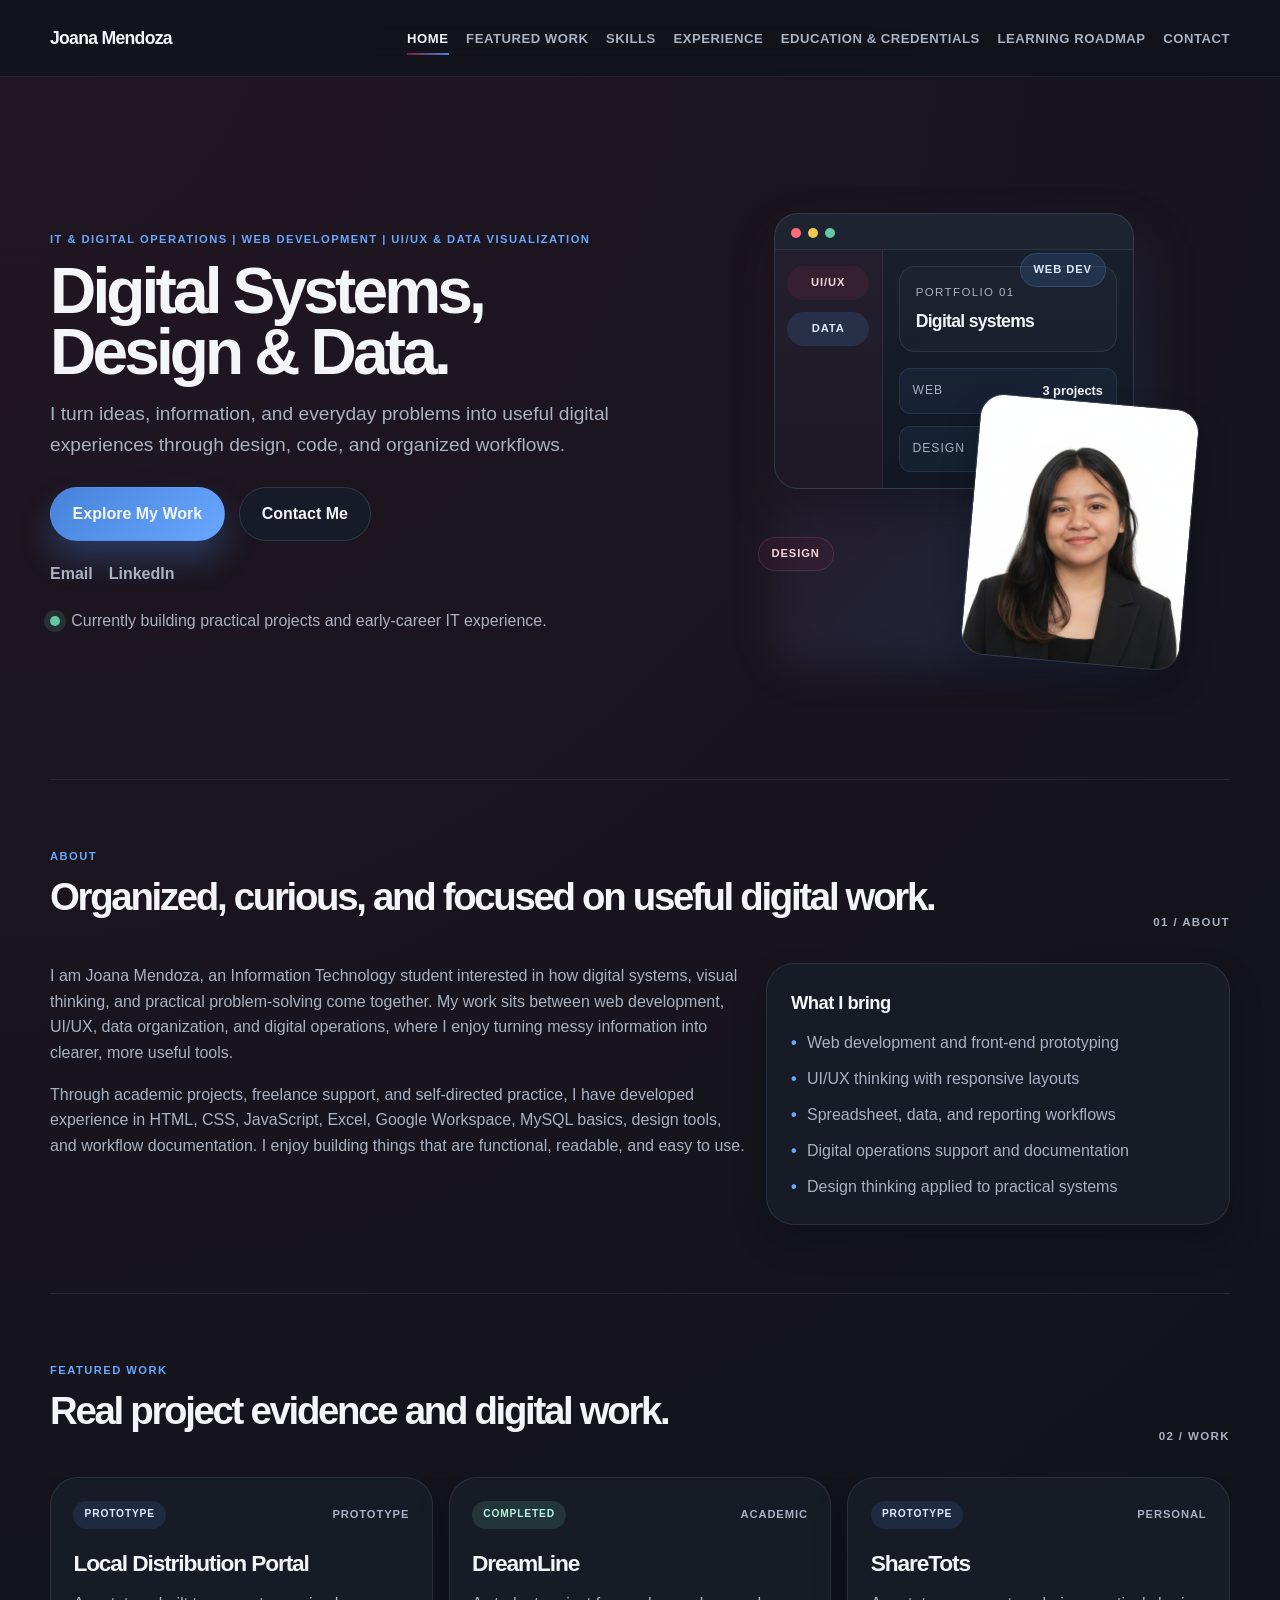
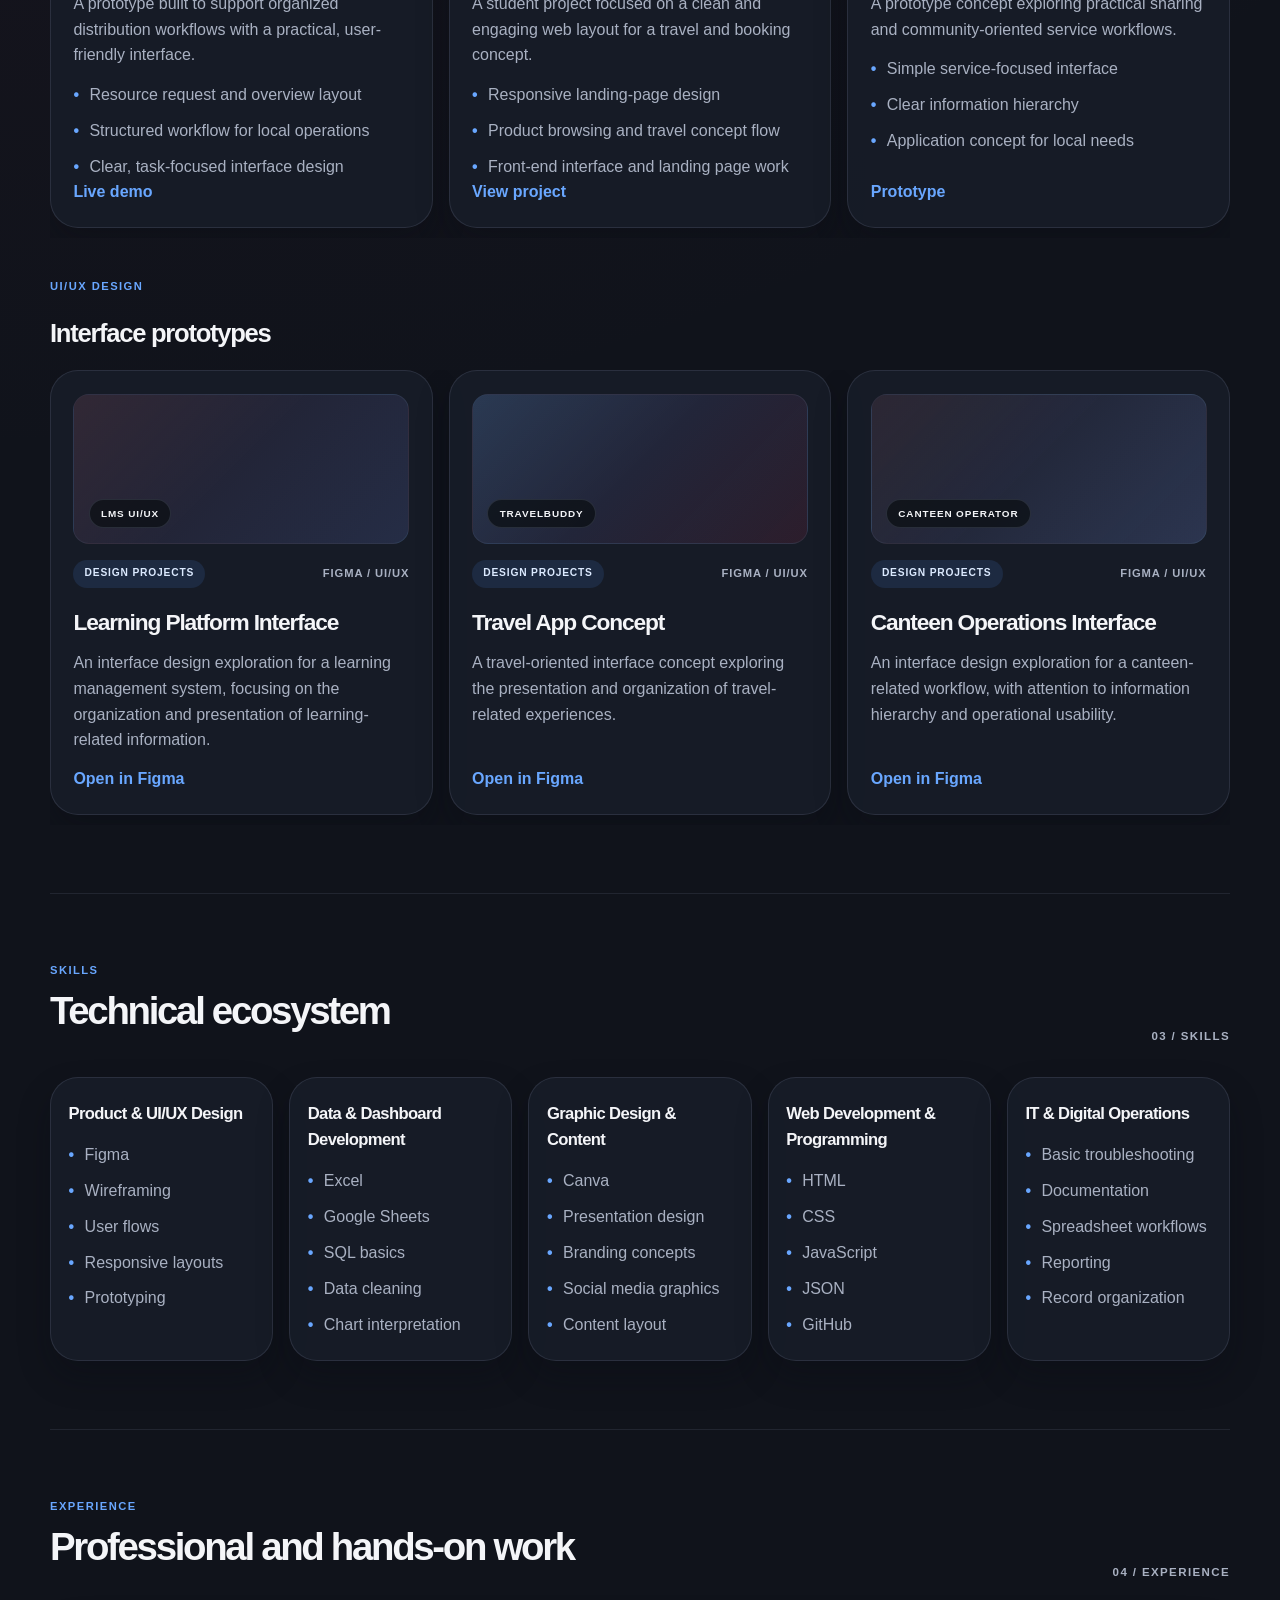
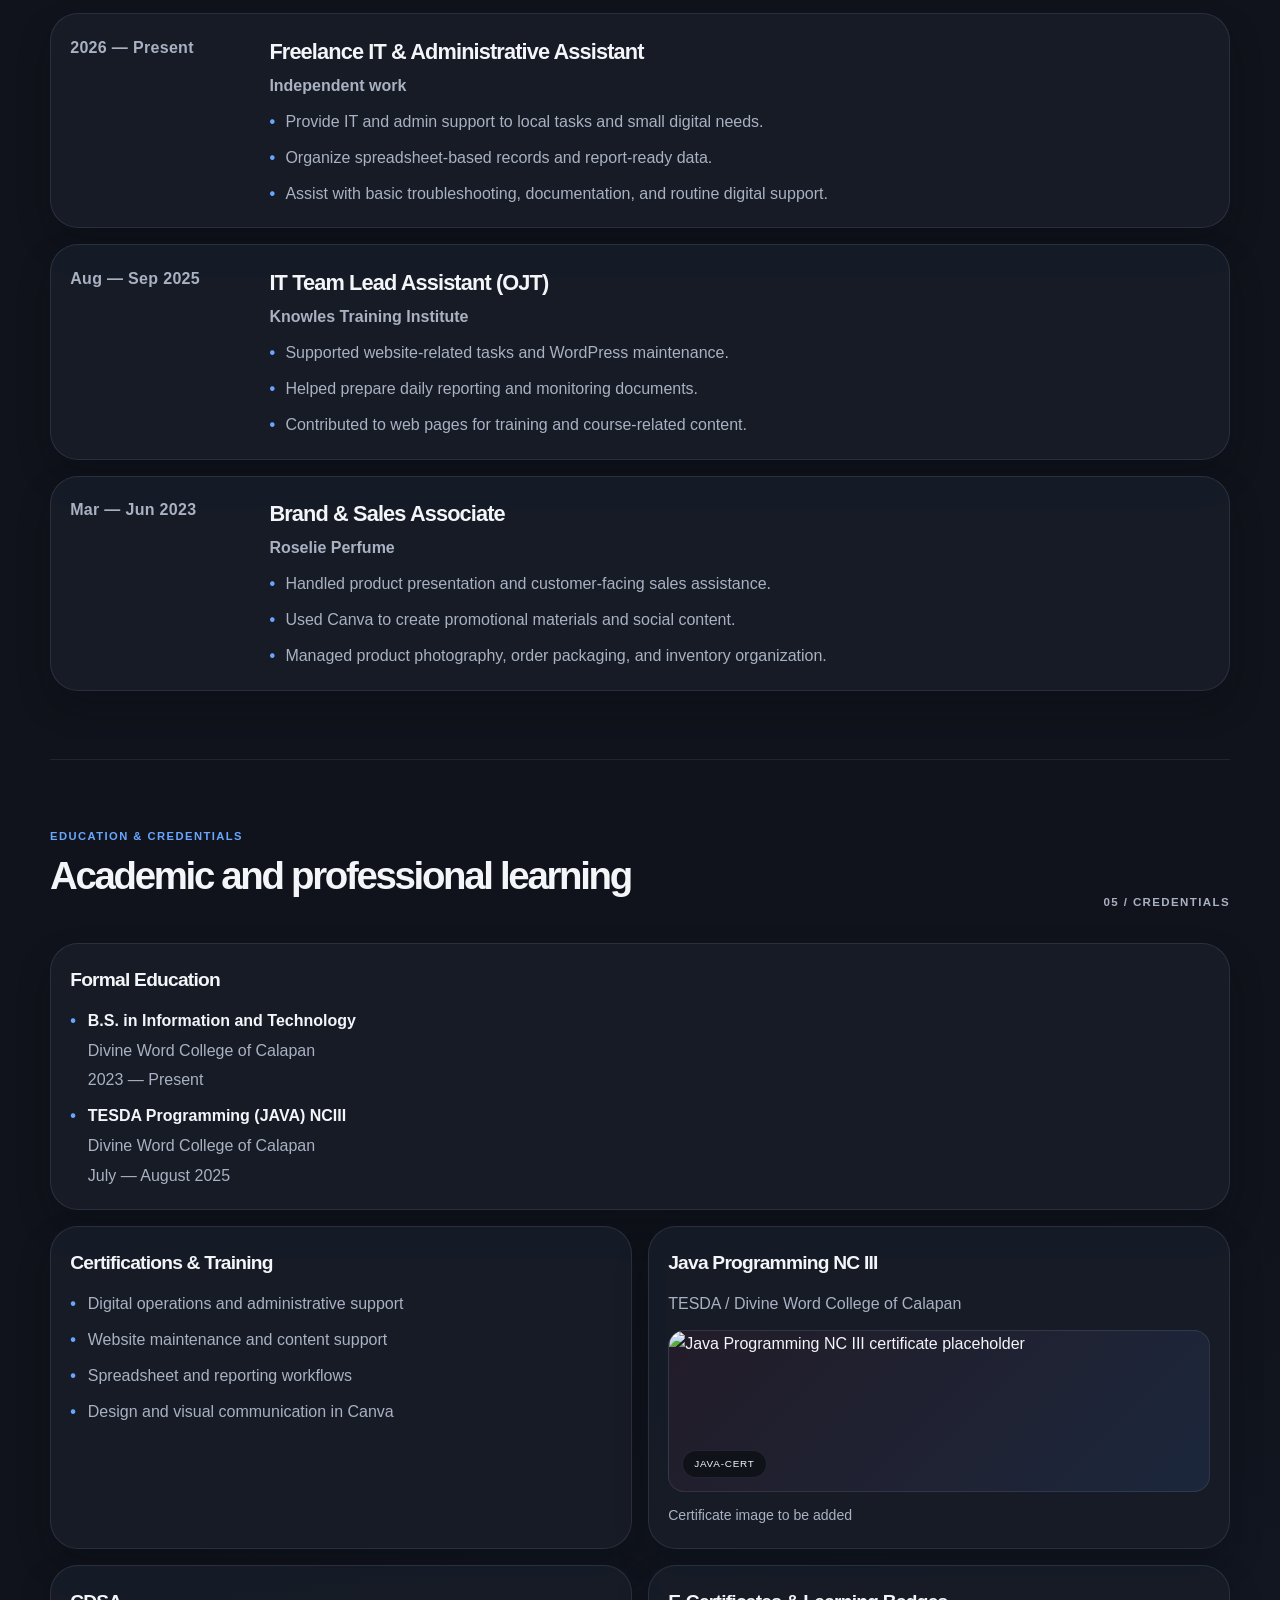
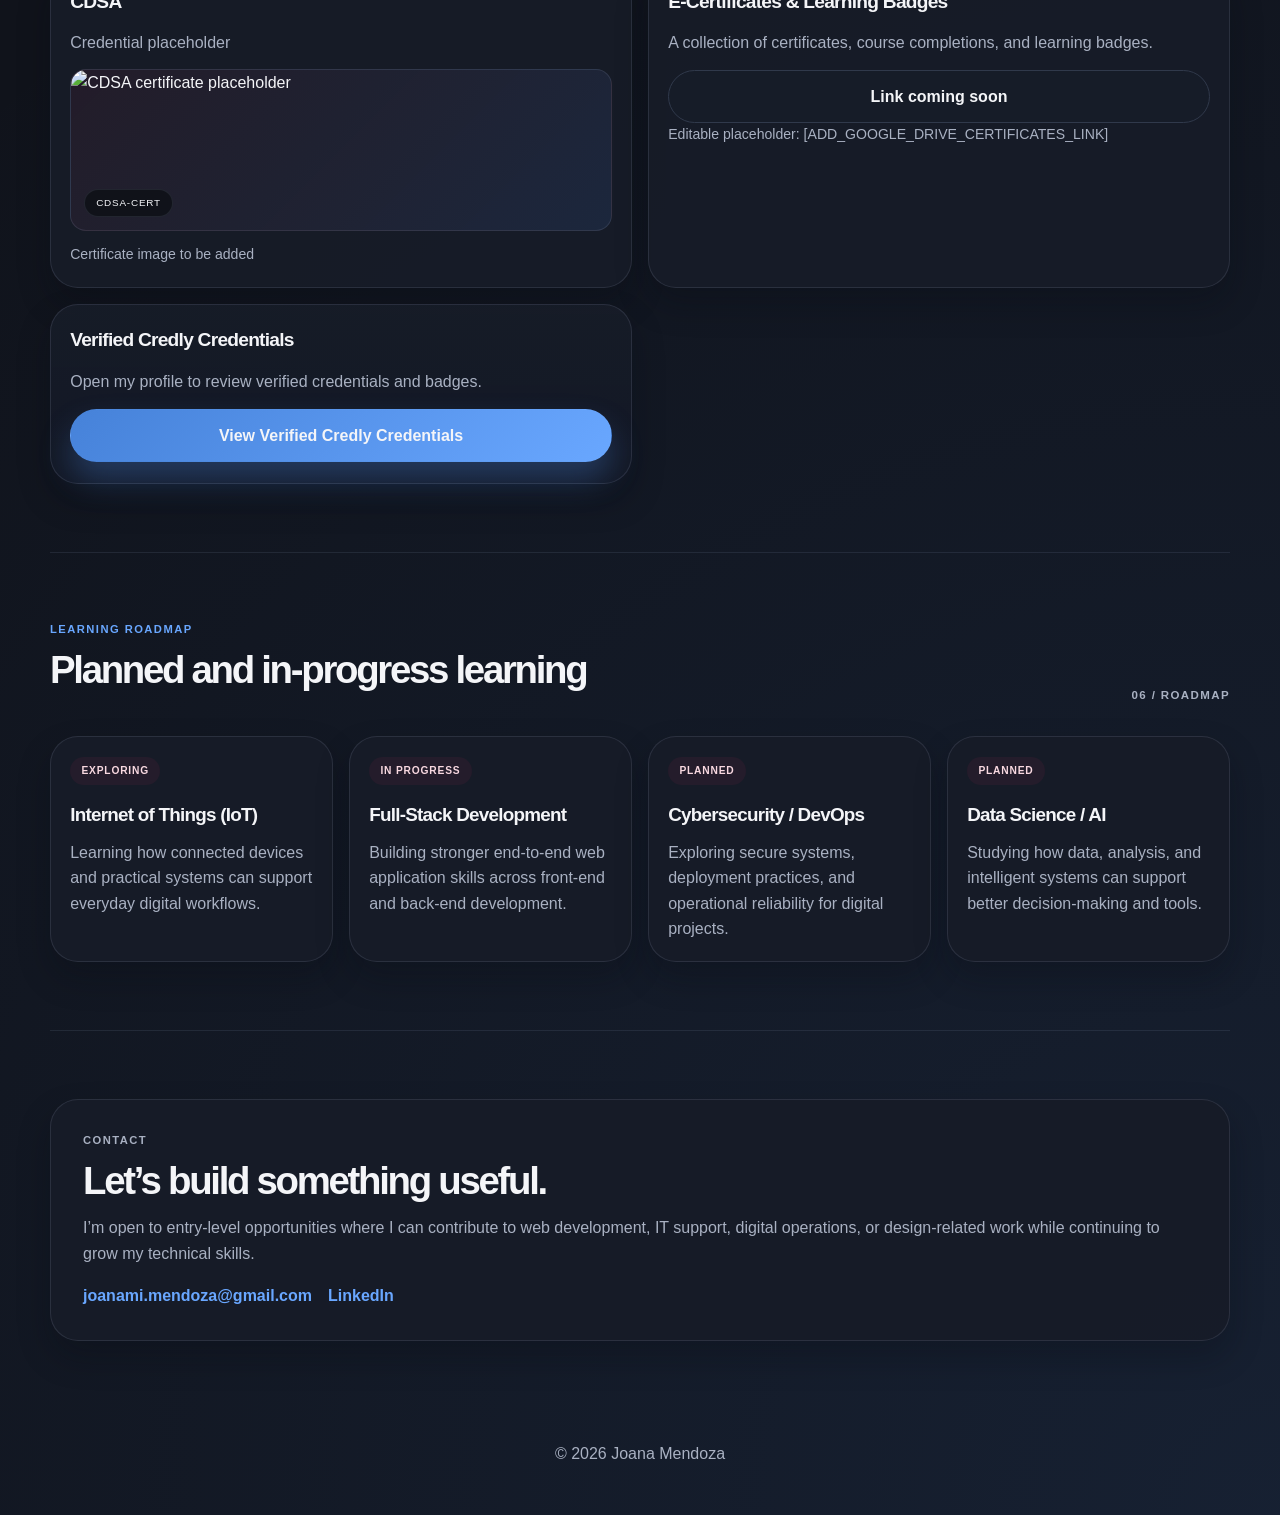
==== commit f7ca1bd9: "Refactor CSS styles for improved design consistency and responsiveness - Updated color variables for" ====
--- a/index.html
+++ b/index.html
@@ -1,4 +1,4 @@
-<!DOCTYPE html>
+﻿<!DOCTYPE html>
 <html lang="en">
 <head>
     <meta charset="UTF-8">
@@ -24,10 +24,11 @@
             <nav class="site-nav" id="site-nav" aria-label="Main navigation">
                 <ul>
                     <li><a href="#home" class="nav-link">Home</a></li>
-                    <li><a href="#work" class="nav-link">Work</a></li>
+                    <li><a href="#work" class="nav-link">Featured Work</a></li>
                     <li><a href="#skills" class="nav-link">Skills</a></li>
                     <li><a href="#experience" class="nav-link">Experience</a></li>
-                    <li><a href="#about" class="nav-link">About</a></li>
+                    <li><a href="#education" class="nav-link">Education &amp; Credentials</a></li>
+                    <li><a href="#roadmap" class="nav-link">Learning Roadmap</a></li>
                     <li><a href="#contact" class="nav-link">Contact</a></li>
                 </ul>
             </nav>
@@ -51,15 +52,45 @@
                 <p class="status-line"><span class="status-dot" aria-hidden="true"></span>Currently building practical projects and early-career IT experience.</p>
             </div>
 
-            <div class="hero-visual" aria-label="Joana Mendoza portrait gallery">
-                <div class="portrait-stack" id="portrait-stack" aria-live="polite"></div>
+            <div class="hero-visual" aria-label="Joana Mendoza portfolio visual">
+                <div class="hero-visual-panel">
+                    <div class="workspace-window">
+                        <div class="window-header">
+                            <span></span><span></span><span></span>
+                        </div>
+                        <div class="window-body">
+                            <div class="window-sidebar">
+                                <span class="sidebar-pill sidebar-pill--maroon">UI/UX</span>
+                                <span class="sidebar-pill sidebar-pill--blue">Data</span>
+                            </div>
+                            <div class="window-content">
+                                <div class="mini-panel">
+                                    <p>Portfolio 01</p>
+                                    <strong>Digital systems</strong>
+                                </div>
+                                <div class="mini-metrics">
+                                    <div><span>Web</span><strong>3 projects</strong></div>
+                                    <div><span>Design</span><strong>5 concepts</strong></div>
+                                </div>
+                            </div>
+                        </div>
+                    </div>
+                    <div class="portrait-frame">
+                        <img src="images/portrait-joana-1.jpg" alt="Portrait of Joana Mendoza" loading="lazy">
+                    </div>
+                    <div class="info-tag info-tag--blue">Web dev</div>
+                    <div class="info-tag info-tag--maroon">Design</div>
+                </div>
             </div>
         </section>
 
         <section class="section container" id="about">
-            <div class="section-heading">
-                <p class="eyebrow">About</p>
-                <h2>Organized, curious, and focused on useful digital work.</h2>
+            <div class="section-heading section-heading--split">
+                <div>
+                    <p class="eyebrow">About</p>
+                    <h2>Organized, curious, and focused on useful digital work.</h2>
+                </div>
+                <div class="section-index">01 / about</div>
             </div>
 
             <div class="about-grid">
@@ -80,10 +111,33 @@
             </div>
         </section>
 
+        <section class="section container" id="work">
+            <div class="section-heading section-heading--split">
+                <div>
+                    <p class="eyebrow">Featured Work</p>
+                    <h2>Real project evidence and digital work.</h2>
+                </div>
+                <div class="section-index">02 / work</div>
+            </div>
+
+            <div class="project-gallery" id="project-gallery" aria-label="Featured projects"></div>
+
+            <div class="project-group" aria-labelledby="figma-projects-heading">
+                <div class="group-header">
+                    <p class="eyebrow">UI/UX Design</p>
+                    <h3 id="figma-projects-heading">Interface prototypes</h3>
+                </div>
+                <div class="figma-gallery" id="figma-gallery" aria-label="UI and UX design projects"></div>
+            </div>
+        </section>
+
         <section class="section container" id="skills">
-            <div class="section-heading">
-                <p class="eyebrow">Skills</p>
-                <h2>Technical Ecosystem</h2>
+            <div class="section-heading section-heading--split">
+                <div>
+                    <p class="eyebrow">Skills</p>
+                    <h2>Technical ecosystem</h2>
+                </div>
+                <div class="section-index">03 / skills</div>
             </div>
 
             <div class="skills-grid">
@@ -144,100 +198,13 @@
             </div>
         </section>
 
-        <section class="section container" id="work">
-            <div class="section-heading">
-                <p class="eyebrow">Work</p>
-                <h2>Featured work and project evidence</h2>
-            </div>
-
-            <div class="project-grid">
-                <article class="project-card project-live">
-                    <div class="project-meta">
-                        <span class="status status-live">Completed</span>
-                        <span class="project-type">Portfolio</span>
-                    </div>
-                    <h3>Joana Mendoza Portfolio</h3>
-                    <p>A personal portfolio site built to present my work, technical interests, and contact details clearly to recruiters.</p>
-                    <ul>
-                        <li>Responsive single-page portfolio</li>
-                        <li>Career-focused content structure</li>
-                        <li>HTML, CSS, and JavaScript implementation</li>
-                    </ul>
-                    <div class="project-links">
-                        <a href="https://mendoza-joana.pages.dev/" target="_blank" rel="noopener noreferrer">Live site</a>
-                    </div>
-                </article>
-
-                <article class="project-card project-prototype">
-                    <div class="project-meta">
-                        <span class="status status-prototype">Prototype</span>
-                        <span class="project-type">Academic</span>
-                    </div>
-                    <h3>Canteen Ordering System</h3>
-                    <p>A student project aimed at simplifying food selection and ordering in a canteen environment with a straightforward front-end workflow.</p>
-                    <ul>
-                        <li>Menu browsing</li>
-                        <li>Order flow concept</li>
-                        <li>Basic UI layout and interactions</li>
-                    </ul>
-                    <div class="project-links">
-                        <span>Public demo not yet available</span>
-                    </div>
-                </article>
-
-                <article class="project-card project-prototype">
-                    <div class="project-meta">
-                        <span class="status status-prototype">Prototype</span>
-                        <span class="project-type">Academic</span>
-                    </div>
-                    <h3>POS System Layout</h3>
-                    <p>A prototype for small retail operations, focused on a fast and clear transaction flow for inventory and checkout tasks.</p>
-                    <ul>
-                        <li>Checkout layout mockup</li>
-                        <li>Customer and product flow</li>
-                        <li>UI concept for retail operations</li>
-                    </ul>
-                    <div class="project-links">
-                        <span>Not publicly deployed</span>
-                    </div>
-                </article>
-            </div>
-
-            <div class="roadmap-block">
-                <div class="section-subheading">
-                    <p class="eyebrow">Learning roadmap</p>
-                    <h3>Planned and in-progress opportunities</h3>
-                </div>
-
-                <div class="roadmap-grid">
-                    <article class="roadmap-card">
-                        <span class="status status-planned">Planned</span>
-                        <h4>ClearSpace</h4>
-                        <p>Household decluttering and inventory application.</p>
-                    </article>
-                    <article class="roadmap-card">
-                        <span class="status status-planned">Planned</span>
-                        <h4>RetailPulse</h4>
-                        <p>Retail sales analytics dashboard using data-driven reporting.</p>
-                    </article>
-                    <article class="roadmap-card">
-                        <span class="status status-planned">Planned</span>
-                        <h4>LearnLens</h4>
-                        <p>Academic performance dashboard using synthetic data.</p>
-                    </article>
-                    <article class="roadmap-card">
-                        <span class="status status-planned">Planned</span>
-                        <h4>PesoWise</h4>
-                        <p>Personal budget planner focused on day-to-day financial tracking.</p>
-                    </article>
-                </div>
-            </div>
-        </section>
-
         <section class="section container" id="experience">
-            <div class="section-heading">
-                <p class="eyebrow">Experience</p>
-                <h2>Relevant work and learning timeline</h2>
+            <div class="section-heading section-heading--split">
+                <div>
+                    <p class="eyebrow">Experience</p>
+                    <h2>Professional and hands-on work</h2>
+                </div>
+                <div class="section-index">04 / experience</div>
             </div>
 
             <div class="timeline">
@@ -283,22 +250,25 @@
         </section>
 
         <section class="section container" id="education">
-            <div class="section-heading">
-                <p class="eyebrow">Education &amp; credentials</p>
-                <h2>Academic and professional learning</h2>
-            </div>
-
-            <div class="education-grid">
-                <div class="education-card">
-                    <h3>Education</h3>
-                    <ul>
-                        <li><strong>B.S. in Information and Technology</strong><br>Divine Word College of Calapan<br>2023 — Present</li>
-                        <li><strong>TESDA Programming (JAVA) NCIII</strong><br>Divine Word College of Calapan<br>July — August 2025</li>
-                    </ul>
-                </div>
-
-                <div class="education-card">
-                    <h3>Professional growth</h3>
+            <div class="section-heading section-heading--split">
+                <div>
+                    <p class="eyebrow">Education &amp; Credentials</p>
+                    <h2>Academic and professional learning</h2>
+                </div>
+                <div class="section-index">05 / credentials</div>
+            </div>
+
+            <div class="credentials-layout">
+                <div class="credential-card credential-card--wide">
+                    <h3>Formal Education</h3>
+                    <ul>
+                        <li><strong>B.S. in Information and Technology</strong><span>Divine Word College of Calapan</span><em>2023 — Present</em></li>
+                        <li><strong>TESDA Programming (JAVA) NCIII</strong><span>Divine Word College of Calapan</span><em>July — August 2025</em></li>
+                    </ul>
+                </div>
+
+                <div class="credential-card">
+                    <h3>Certifications &amp; Training</h3>
                     <ul>
                         <li>Digital operations and administrative support</li>
                         <li>Website maintenance and content support</li>
@@ -306,30 +276,71 @@
                         <li>Design and visual communication in Canva</li>
                     </ul>
                 </div>
-            </div>
-        </section>
-
-        <section class="section container" id="gallery">
-            <div class="section-heading">
-                <p class="eyebrow">Creative work</p>
-                <h2>Design concepts and visual communication samples</h2>
-            </div>
-
-            <div class="gallery-grid">
-                <article class="gallery-card">
-                    <div class="art art-brand"><span>Brand Identity</span></div>
-                    <h3>Concept Brand Kit</h3>
-                    <p>Sample identity exploration for a fictional product or campaign concept.</p>
-                </article>
-                <article class="gallery-card">
-                    <div class="art art-social"><span>Social Media</span></div>
-                    <h3>Promo Template Series</h3>
-                    <p>Layout ideas for digital promotion and campaign content.</p>
-                </article>
-                <article class="gallery-card">
-                    <div class="art art-presentation"><span>Presentation</span></div>
-                    <h3>Report Layout</h3>
-                    <p>Presentation concepts for clean and readable information delivery.</p>
+
+                <div class="credential-card credential-card--image">
+                    <h3>Java Programming NC III</h3>
+                    <p class="credential-issuer">TESDA / Divine Word College of Calapan</p>
+                    <div class="cert-visual cert-visual--java" aria-label="Java Programming NC III certificate placeholder">
+                        <img src="images/java-cert.png" alt="Java Programming NC III certificate placeholder" onerror="this.hidden=true; this.parentElement.classList.add('is-empty');">
+                        <span>java-cert</span>
+                    </div>
+                    <p class="credential-status">Certificate image to be added</p>
+                </div>
+
+                <div class="credential-card credential-card--image">
+                    <h3>CDSA</h3>
+                    <p class="credential-issuer">Credential placeholder</p>
+                    <div class="cert-visual cert-visual--cdsa" aria-label="CDSA certificate placeholder">
+                        <img src="images/cdsa-cert.png" alt="CDSA certificate placeholder" onerror="this.hidden=true; this.parentElement.classList.add('is-empty');">
+                        <span>cdsa-cert</span>
+                    </div>
+                    <p class="credential-status">Certificate image to be added</p>
+                </div>
+
+                <div class="credential-card credential-card--link">
+                    <h3>E-Certificates &amp; Learning Badges</h3>
+                    <p>A collection of certificates, course completions, and learning badges.</p>
+                    <a class="button button-secondary button-block" href="#" aria-disabled="true" tabindex="-1">Link coming soon</a>
+                    <p class="placeholder-note">Editable placeholder: [ADD_GOOGLE_DRIVE_CERTIFICATES_LINK]</p>
+                </div>
+
+                <div class="credential-card credential-card--link credential-card--verified">
+                    <h3>Verified Credly Credentials</h3>
+                    <p>Open my profile to review verified credentials and badges.</p>
+                    <a class="button button-primary button-block" href="https://www.credly.com/users/joanamay-mendoza-it.f2052220" target="_blank" rel="noopener noreferrer">View Verified Credly Credentials</a>
+                </div>
+            </div>
+        </section>
+
+        <section class="section container" id="roadmap">
+            <div class="section-heading section-heading--split">
+                <div>
+                    <p class="eyebrow">Learning Roadmap</p>
+                    <h2>Planned and in-progress learning</h2>
+                </div>
+                <div class="section-index">06 / roadmap</div>
+            </div>
+
+            <div class="roadmap-grid">
+                <article class="roadmap-card">
+                    <span class="status status-planned">Exploring</span>
+                    <h4>Internet of Things (IoT)</h4>
+                    <p>Learning how connected devices and practical systems can support everyday digital workflows.</p>
+                </article>
+                <article class="roadmap-card">
+                    <span class="status status-planned">In progress</span>
+                    <h4>Full-Stack Development</h4>
+                    <p>Building stronger end-to-end web application skills across front-end and back-end development.</p>
+                </article>
+                <article class="roadmap-card">
+                    <span class="status status-planned">Planned</span>
+                    <h4>Cybersecurity / DevOps</h4>
+                    <p>Exploring secure systems, deployment practices, and operational reliability for digital projects.</p>
+                </article>
+                <article class="roadmap-card">
+                    <span class="status status-planned">Planned</span>
+                    <h4>Data Science / AI</h4>
+                    <p>Studying how data, analysis, and intelligent systems can support better decision-making and tools.</p>
                 </article>
             </div>
         </section>
--- a/style.css
+++ b/style.css
@@ -1,14 +1,21 @@
-:root {
-  --bg: #f8f8f5;
-  --surface: #ffffff;
-  --surface-soft: #f3f3ef;
-  --text: #171717;
-  --muted: #5e5e5a;
-  --accent: #315efb;
-  --accent-strong: #2349d9;
-  --border: #e7e2db;
-  --shadow: 0 18px 44px rgba(23, 23, 23, 0.08);
-  --radius: 24px;
+﻿:root {
+  --color-maroon: #70243D;
+  --color-maroon-dark: #471629;
+  --color-thunder-blue: #4682D9;
+  --color-thunder-blue-bright: #69A7FF;
+  --color-background: #10131B;
+  --color-surface: #171C28;
+  --color-surface-elevated: #202738;
+  --color-text: #F4F5F8;
+  --color-text-muted: #A9B1C2;
+  --color-border: #30394B;
+  --color-success: #63C9A5;
+  --shadow-soft: 0 18px 42px rgba(9, 12, 18, 0.38);
+  --shadow-card: 0 16px 32px rgba(7, 11, 17, 0.28);
+  --radius-lg: 28px;
+  --radius-md: 18px;
+  --radius-sm: 12px;
+  --content-width: 1180px;
 }
 
 * {
@@ -19,25 +26,24 @@
 
 html {
   scroll-behavior: smooth;
-  scroll-padding-top: 7rem;
+  scroll-padding-top: 5.5rem;
 }
 
 body {
   margin: 0;
-  background: var(--bg);
-  color: var(--text);
+  background:
+    radial-gradient(circle at top left, rgba(112, 36, 61, 0.18), transparent 32%),
+    radial-gradient(circle at bottom right, rgba(70, 130, 217, 0.12), transparent 30%),
+    var(--color-background);
+  color: var(--color-text);
   font-family: "Segoe UI", Tahoma, Geneva, Verdana, sans-serif;
   line-height: 1.6;
   -webkit-font-smoothing: antialiased;
 }
 
 img {
+  display: block;
   max-width: 100%;
-  display: block;
-}
-
-a {
-  color: inherit;
 }
 
 button,
@@ -47,22 +53,26 @@
   font: inherit;
 }
 
-.container {
-  width: min(1120px, calc(100% - 2rem));
-  margin: 0 auto;
+a {
+  color: inherit;
 }
 
 main {
   overflow: hidden;
+}
+
+.container {
+  width: min(var(--content-width), calc(100% - 2rem));
+  margin: 0 auto;
 }
 
 .site-header {
   position: sticky;
   top: 0;
-  z-index: 100;
+  z-index: 50;
+  background: rgba(16, 19, 27, 0.76);
   backdrop-filter: blur(16px);
-  background: rgba(248, 248, 245, 0.82);
-  border-bottom: 1px solid rgba(23, 23, 23, 0.06);
+  border-bottom: 1px solid rgba(137, 147, 173, 0.15);
 }
 
 .nav-shell {
@@ -75,39 +85,63 @@
 
 .brand {
   text-decoration: none;
-  font-weight: 700;
+  color: var(--color-text);
+  font-weight: 800;
   letter-spacing: -0.04em;
   font-size: 1.1rem;
 }
 
 .site-nav ul {
   display: flex;
+  align-items: center;
   list-style: none;
-  gap: 1.2rem;
-  align-items: center;
+  gap: 1.1rem;
 }
 
 .site-nav a {
+  position: relative;
   text-decoration: none;
-  color: var(--muted);
-  font-size: 0.9rem;
-  font-weight: 600;
+  color: var(--color-text-muted);
+  font-size: 0.82rem;
+  font-weight: 700;
+  letter-spacing: 0.04em;
+  text-transform: uppercase;
   transition: color 0.2s ease;
+}
+
+.site-nav a::after {
+  content: "";
+  position: absolute;
+  left: 0;
+  bottom: -0.55rem;
+  width: 100%;
+  height: 2px;
+  background: linear-gradient(90deg, var(--color-maroon), var(--color-thunder-blue));
+  opacity: 0;
+  transform: scaleX(0.3);
+  transition: all 0.2s ease;
 }
 
 .site-nav a:hover,
 .site-nav a:focus-visible,
 .nav-link.is-active {
-  color: var(--text);
+  color: var(--color-text);
+}
+
+.site-nav a:hover::after,
+.site-nav a:focus-visible::after,
+.nav-link.is-active::after {
+  opacity: 1;
+  transform: scaleX(1);
 }
 
 .menu-toggle {
   display: none;
   width: 46px;
   height: 46px;
-  border: 1px solid var(--border);
   border-radius: 12px;
-  background: var(--surface);
+  border: 1px solid var(--color-border);
+  background: rgba(23, 28, 40, 0.9);
   cursor: pointer;
 }
 
@@ -115,56 +149,55 @@
   display: block;
   width: 18px;
   height: 2px;
-  background: var(--text);
   margin: 4px auto;
-  border-radius: 99px;
-  transition: transform 0.2s ease, opacity 0.2s ease;
+  background: var(--color-text);
+  border-radius: 999px;
 }
 
 .hero {
   display: grid;
-  grid-template-columns: 1.2fr 0.8fr;
-  align-items: center;
-  gap: 2.5rem;
-  min-height: 80vh;
-  padding-top: 3rem;
-  padding-bottom: 3rem;
+  grid-template-columns: 1.1fr 0.9fr;
+  align-items: center;
+  gap: 2rem;
+  min-height: 78vh;
+  padding-top: 4rem;
+  padding-bottom: 3.5rem;
 }
 
 .eyebrow {
-  font-size: 0.72rem;
+  margin-bottom: 0.8rem;
+  color: var(--color-thunder-blue-bright);
+  font-size: 0.7rem;
+  letter-spacing: 0.13em;
   text-transform: uppercase;
-  letter-spacing: 0.12em;
-  font-weight: 700;
-  color: var(--muted);
-  margin-bottom: 1rem;
+  font-weight: 800;
 }
 
 .hero h1,
 .section-heading h2,
 .contact-panel h2 {
+  color: var(--color-text);
   letter-spacing: -0.06em;
-  line-height: 0.98;
-  color: var(--text);
+  line-height: 0.95;
   margin-bottom: 1rem;
 }
 
 .hero h1 {
   font-size: clamp(2.8rem, 5vw, 5rem);
-  max-width: 620px;
+  max-width: 650px;
 }
 
 .lead {
-  font-size: clamp(1.05rem, 2vw, 1.4rem);
-  color: var(--muted);
   max-width: 640px;
+  font-size: clamp(1.06rem, 1.5vw, 1.38rem);
+  color: var(--color-text-muted);
 }
 
 .hero-actions {
   display: flex;
   flex-wrap: wrap;
-  gap: 0.85rem;
-  margin-top: 1.75rem;
+  gap: 0.9rem;
+  margin-top: 1.7rem;
 }
 
 .button {
@@ -172,11 +205,12 @@
   align-items: center;
   justify-content: center;
   min-height: 48px;
-  padding: 0.8rem 1.4rem;
+  padding: 0.8rem 1.35rem;
   border-radius: 999px;
+  border: 1px solid transparent;
   text-decoration: none;
   font-weight: 700;
-  transition: transform 0.2s ease, box-shadow 0.2s ease;
+  transition: transform 0.2s ease, box-shadow 0.2s ease, border-color 0.2s ease, background 0.2s ease;
 }
 
 .button:hover,
@@ -185,36 +219,40 @@
 }
 
 .button-primary {
-  background: var(--text);
-  color: #fff;
-  box-shadow: var(--shadow);
+  background: linear-gradient(135deg, var(--color-thunder-blue), var(--color-thunder-blue-bright));
+  color: var(--color-text);
+  box-shadow: 0 18px 32px rgba(70, 130, 217, 0.32);
 }
 
 .button-secondary {
-  background: var(--surface);
-  border: 1px solid var(--border);
-  color: var(--text);
+  background: rgba(23, 28, 40, 0.9);
+  border-color: var(--color-border);
+  color: var(--color-text);
+}
+
+.button-block {
+  width: 100%;
 }
 
 .profile-links {
   display: flex;
+  flex-wrap: wrap;
   gap: 1rem;
-  flex-wrap: wrap;
   margin-top: 1.3rem;
 }
 
 .profile-links a {
   text-decoration: none;
-  color: var(--muted);
-  font-weight: 600;
+  color: var(--color-text-muted);
+  font-weight: 700;
 }
 
 .status-line {
   display: inline-flex;
   align-items: center;
   gap: 0.7rem;
-  margin-top: 1.2rem;
-  color: var(--muted);
+  margin-top: 1.3rem;
+  color: var(--color-text-muted);
 }
 
 .status-dot {
@@ -222,8 +260,8 @@
   width: 10px;
   height: 10px;
   border-radius: 50%;
-  background: #3db876;
-  box-shadow: 0 0 0 5px rgba(61, 184, 118, 0.12);
+  background: var(--color-success);
+  box-shadow: 0 0 0 6px rgba(99, 201, 165, 0.14);
 }
 
 .hero-visual {
@@ -231,77 +269,239 @@
   justify-content: center;
 }
 
-.portrait-stack {
+.hero-visual-panel {
   position: relative;
-  width: min(380px, 100%);
-  min-height: 440px;
-}
-
-.portrait-card {
+  width: min(460px, 100%);
+  min-height: 470px;
+  padding: 1rem;
+}
+
+.hero-visual-panel::before {
+  content: "";
   position: absolute;
-  inset: 0;
-  border: 1px solid rgba(23, 23, 23, 0.08);
-  border-radius: var(--radius);
+  inset: 2rem 3rem 0 2rem;
+  border-radius: 32px;
+  background: linear-gradient(135deg, rgba(112, 36, 61, 0.16), rgba(70, 130, 217, 0.18));
+  filter: blur(20px);
+  z-index: 0;
+}
+
+.workspace-window {
+  position: relative;
+  z-index: 1;
+  background: linear-gradient(180deg, rgba(25, 33, 45, 0.96), rgba(18, 24, 34, 0.98));
+  border: 1px solid rgba(148, 163, 184, 0.22);
+  border-radius: 24px;
+  box-shadow: var(--shadow-soft);
   overflow: hidden;
-  background: linear-gradient(135deg, #f5f5f5, #e8edf5);
-  box-shadow: var(--shadow);
-  cursor: pointer;
-  transition: transform 0.3s ease, opacity 0.25s ease;
-}
-
-.portrait-card img {
+  max-width: 360px;
+  margin-left: 1rem;
+}
+
+.window-header {
+  display: flex;
+  align-items: center;
+  gap: 0.45rem;
+  padding: 0.85rem 1rem 0.7rem;
+  border-bottom: 1px solid rgba(148, 163, 184, 0.14);
+  background: rgba(255, 255, 255, 0.02);
+}
+
+.window-header span {
+  display: block;
+  width: 10px;
+  height: 10px;
+  border-radius: 50%;
+  background: rgba(255, 255, 255, 0.18);
+}
+
+.window-header span:nth-child(1) { background: #ff6d7a; }
+.window-header span:nth-child(2) { background: #f2c94c; }
+.window-header span:nth-child(3) { background: #63c9a5; }
+
+.window-body {
+  display: flex;
+  min-height: 230px;
+}
+
+.window-sidebar {
+  width: 108px;
+  background: rgba(112, 36, 61, 0.12);
+  border-right: 1px solid rgba(148, 163, 184, 0.12);
+  padding: 1rem 0.8rem;
+  display: flex;
+  flex-direction: column;
+  gap: 0.75rem;
+}
+
+.sidebar-pill {
+  display: inline-flex;
+  align-items: center;
+  justify-content: center;
+  min-height: 34px;
+  border-radius: 999px;
+  padding: 0.35rem 0.7rem;
+  font-size: 0.7rem;
+  font-weight: 800;
+  letter-spacing: 0.08em;
+  text-transform: uppercase;
+}
+
+.sidebar-pill--maroon {
+  background: rgba(112, 36, 61, 0.24);
+  color: #f4d7dd;
+}
+
+.sidebar-pill--blue {
+  background: rgba(70, 130, 217, 0.18);
+  color: #dbe9ff;
+}
+
+.window-content {
+  flex: 1;
+  padding: 1rem;
+  display: grid;
+  gap: 1rem;
+}
+
+.mini-panel {
+  border: 1px solid rgba(137, 147, 173, 0.18);
+  border-radius: 16px;
+  background: rgba(255, 255, 255, 0.02);
+  padding: 1rem;
+}
+
+.mini-panel p {
+  font-size: 0.72rem;
+  letter-spacing: 0.12em;
+  text-transform: uppercase;
+  color: var(--color-text-muted);
+  margin-bottom: 0.35rem;
+}
+
+.mini-panel strong {
+  font-size: 1.1rem;
+  letter-spacing: -0.04em;
+}
+
+.mini-metrics {
+  display: grid;
+  gap: 0.7rem;
+}
+
+.mini-metrics div {
+  display: flex;
+  justify-content: space-between;
+  gap: 0.5rem;
+  padding: 0.75rem 0.8rem;
+  border-radius: 12px;
+  background: rgba(70, 130, 217, 0.08);
+  border: 1px solid rgba(105, 167, 255, 0.15);
+}
+
+.mini-metrics span {
+  color: var(--color-text-muted);
+  font-size: 0.76rem;
+  letter-spacing: 0.08em;
+  text-transform: uppercase;
+}
+
+.mini-metrics strong {
+  font-size: 0.8rem;
+  color: var(--color-text);
+}
+
+.portrait-frame {
+  position: absolute;
+  right: 0.75rem;
+  bottom: 0.25rem;
+  width: 220px;
+  border: 1px solid rgba(148, 163, 184, 0.2);
+  border-radius: 24px;
+  overflow: hidden;
+  box-shadow: var(--shadow-card);
+  transform: rotate(5deg);
+  z-index: 2;
+}
+
+.portrait-frame img {
   width: 100%;
-  height: 100%;
+  height: 260px;
   object-fit: cover;
-}
-
-.portrait-card.is-front {
-  transform: translate(0, 0) rotate(0deg) scale(1);
+  filter: saturate(1.1);
+}
+
+.info-tag {
+  position: absolute;
   z-index: 3;
-}
-
-.portrait-card.is-middle {
-  transform: translate(24px, 18px) rotate(6deg) scale(0.97);
-  z-index: 2;
-  opacity: 0.9;
-}
-
-.portrait-card.is-back {
-  transform: translate(-24px, 20px) rotate(-8deg) scale(0.94);
-  z-index: 1;
-  opacity: 0.82;
+  display: inline-flex;
+  align-items: center;
+  justify-content: center;
+  min-height: 34px;
+  padding: 0.35rem 0.8rem;
+  border-radius: 999px;
+  font-size: 0.7rem;
+  font-weight: 800;
+  letter-spacing: 0.08em;
+  text-transform: uppercase;
+}
+
+.info-tag--blue {
+  top: 3.5rem;
+  right: 6rem;
+  background: rgba(70, 130, 217, 0.18);
+  color: #dceaff;
+  border: 1px solid rgba(105, 167, 255, 0.2);
+}
+
+.info-tag--maroon {
+  left: 1rem;
+  bottom: 6rem;
+  background: rgba(112, 36, 61, 0.16);
+  color: #f5d3db;
+  border: 1px solid rgba(180, 94, 116, 0.24);
 }
 
 .section {
-  padding-top: 4.5rem;
-  padding-bottom: 4.5rem;
-  border-top: 1px solid var(--border);
-  scroll-margin-top: 6rem;
+  padding-top: 4.25rem;
+  padding-bottom: 4.25rem;
+  border-top: 1px solid rgba(137, 147, 173, 0.14);
 }
 
 .section-heading {
-  margin-bottom: 1.8rem;
+  display: flex;
+  align-items: flex-end;
+  justify-content: space-between;
+  gap: 1rem;
+  margin-bottom: 2rem;
 }
 
 .section-heading h2,
 .contact-panel h2 {
-  font-size: clamp(2rem, 3vw, 3rem);
-}
-
-.about-grid,
-.education-grid {
+  font-size: clamp(2.1rem, 3vw, 3rem);
+}
+
+.section-heading--split {
+  align-items: end;
+}
+
+.section-index {
+  color: var(--color-text-muted);
+  font-size: 0.72rem;
+  letter-spacing: 0.12em;
+  text-transform: uppercase;
+  font-weight: 800;
+}
+
+.about-grid {
   display: grid;
   grid-template-columns: 1.2fr 0.8fr;
-  gap: 1.3rem;
-}
-
-.about-grid p,
-.skill-card li,
-.project-card p,
-.timeline-content li,
-.education-card li,
-.gallery-card p {
-  color: var(--muted);
+  gap: 1.25rem;
+  align-items: stretch;
+}
+
+.about-grid p {
+  color: var(--color-text-muted);
 }
 
 .about-grid p + p {
@@ -311,13 +511,14 @@
 .about-panel,
 .skill-card,
 .project-card,
-.education-card,
-.gallery-card,
-.contact-panel {
-  background: var(--surface);
-  border: 1px solid var(--border);
-  border-radius: var(--radius);
-  box-shadow: 0 8px 22px rgba(23, 23, 23, 0.04);
+.credential-card,
+.roadmap-card,
+.contact-panel,
+.timeline-item {
+  background: rgba(23, 28, 40, 0.94);
+  border: 1px solid rgba(137, 147, 173, 0.18);
+  border-radius: var(--radius-lg);
+  box-shadow: var(--shadow-card);
 }
 
 .about-panel {
@@ -327,36 +528,38 @@
 .about-panel h3 {
   margin-bottom: 0.8rem;
   font-size: 1.15rem;
+  letter-spacing: -0.03em;
 }
 
 .about-panel ul,
 .skill-card ul,
 .project-card ul,
 .timeline-content ul,
-.education-card ul {
+.credential-card ul {
   list-style: none;
   display: grid;
-  gap: 0.6rem;
+  gap: 0.65rem;
 }
 
 .about-panel li,
 .skill-card li,
 .project-card li,
 .timeline-content li,
-.education-card li {
+.credential-card li {
   position: relative;
   padding-left: 1rem;
+  color: var(--color-text-muted);
 }
 
 .about-panel li::before,
 .skill-card li::before,
 .project-card li::before,
 .timeline-content li::before,
-.education-card li::before {
+.credential-card li::before {
   content: "•";
   position: absolute;
   left: 0;
-  color: var(--accent);
+  color: var(--color-thunder-blue-bright);
   font-weight: 800;
 }
 
@@ -372,96 +575,295 @@
 
 .skill-card h3 {
   margin-bottom: 0.9rem;
-  font-size: 1.08rem;
-  letter-spacing: -0.03em;
-}
-
-.project-grid {
-  display: grid;
-  grid-template-columns: repeat(3, minmax(0, 1fr));
+  font-size: 1.04rem;
+  letter-spacing: -0.04em;
+}
+
+.project-gallery,
+.figma-gallery {
+  display: grid;
+  grid-auto-flow: column;
+  grid-auto-columns: minmax(290px, 1fr);
   gap: 1rem;
+  overflow-x: auto;
+  padding-bottom: 0.6rem;
+  scroll-snap-type: x proximity;
+  scrollbar-width: thin;
+}
+
+.project-gallery::-webkit-scrollbar,
+.figma-gallery::-webkit-scrollbar {
+  height: 8px;
+}
+
+.project-gallery::-webkit-scrollbar-thumb,
+.figma-gallery::-webkit-scrollbar-thumb {
+  background: rgba(105, 167, 255, 0.35);
+  border-radius: 999px;
 }
 
 .project-card {
-  padding: 1.5rem;
+  display: flex;
+  flex-direction: column;
+  min-height: 100%;
+  padding: 1.4rem;
+  scroll-snap-align: start;
+  transition: transform 0.25s ease, border-color 0.25s ease, box-shadow 0.25s ease, background 0.25s ease;
+}
+
+.project-card:hover,
+.project-card:focus-within {
+  transform: translateY(-4px);
+  border-color: rgba(105, 167, 255, 0.7);
+  box-shadow: 0 20px 36px rgba(18, 26, 38, 0.5);
+  background: rgba(28, 37, 53, 0.96);
 }
 
 .project-meta {
   display: flex;
+  align-items: center;
   justify-content: space-between;
-  align-items: center;
   gap: 0.75rem;
   margin-bottom: 1rem;
 }
 
 .status {
+  display: inline-flex;
+  align-items: center;
+  justify-content: center;
+  min-height: 28px;
+  padding: 0.28rem 0.7rem;
+  border-radius: 999px;
+  font-size: 0.64rem;
+  font-weight: 800;
+  letter-spacing: 0.08em;
+  text-transform: uppercase;
+}
+
+.status-live {
+  background: rgba(99, 201, 165, 0.15);
+  color: #b8f4e2;
+}
+
+.status-prototype {
+  background: rgba(70, 130, 217, 0.15);
+  color: #dceaff;
+}
+
+.status-planned {
+  background: rgba(112, 36, 61, 0.16);
+  color: #f8d8e0;
+}
+
+.project-type {
+  font-size: 0.7rem;
+  font-weight: 800;
+  letter-spacing: 0.08em;
+  text-transform: uppercase;
+  color: var(--color-text-muted);
+}
+
+.project-card h3 {
+  margin-bottom: 0.65rem;
+  font-size: 1.42rem;
+  letter-spacing: -0.05em;
+}
+
+.project-card p {
+  color: var(--color-text-muted);
+  margin-bottom: 0.85rem;
+}
+
+.project-links {
+  margin-top: auto;
+  display: flex;
+  flex-wrap: wrap;
+  gap: 0.8rem;
+}
+
+.project-links a,
+.project-links span,
+.project-action {
+  font-weight: 700;
+  color: var(--color-thunder-blue-bright);
+  text-decoration: none;
+}
+
+.project-links a:hover,
+.project-links a:focus-visible,
+.project-action:hover,
+.project-action:focus-visible {
+  color: #dfeeff;
+}
+
+.project-group {
+  margin-top: 2.5rem;
+}
+
+.group-header {
+  display: flex;
+  flex-direction: column;
+  gap: 0.3rem;
+  margin-bottom: 1rem;
+}
+
+.group-header h3 {
+  font-size: clamp(1.5rem, 2vw, 2.2rem);
+  letter-spacing: -0.05em;
+}
+
+.project-card--figma {
+  min-height: 280px;
+}
+
+.project-thumb {
+  position: relative;
+  min-height: 150px;
+  margin-bottom: 1rem;
+  border-radius: 16px;
+  overflow: hidden;
+  border: 1px solid rgba(137, 147, 173, 0.14);
+  background: linear-gradient(135deg, rgba(70, 130, 217, 0.18), rgba(112, 36, 61, 0.2));
+}
+
+.project-thumb::before {
+  content: "";
+  position: absolute;
+  inset: 0;
+  background: linear-gradient(135deg, rgba(255,255,255,0.05), transparent 50%, rgba(112,36,61,0.08));
+}
+
+.project-thumb .thumb-label {
+  position: absolute;
+  left: 0.9rem;
+  bottom: 0.9rem;
+  display: inline-flex;
+  align-items: center;
+  justify-content: center;
+  min-height: 28px;
+  padding: 0.35rem 0.7rem;
+  border-radius: 999px;
+  background: rgba(12, 16, 19, 0.74);
+  border: 1px solid rgba(137, 147, 173, 0.2);
+  font-size: 0.62rem;
+  font-weight: 800;
+  letter-spacing: 0.09em;
+  text-transform: uppercase;
+}
+
+.project-thumb--lms { background: linear-gradient(135deg, rgba(112, 36, 61, 0.18), rgba(70, 130, 217, 0.18)); }
+.project-thumb--travel { background: linear-gradient(135deg, rgba(70, 130, 217, 0.2), rgba(112, 36, 61, 0.18)); }
+.project-thumb--canteen { background: linear-gradient(135deg, rgba(112, 36, 61, 0.12), rgba(105, 167, 255, 0.2)); }
+
+.credential-card {
+  padding: 1.3rem 1.2rem;
+}
+
+.credentials-layout {
+  display: grid;
+  grid-template-columns: repeat(2, minmax(0, 1fr));
+  gap: 1rem;
+}
+
+.credential-card--wide {
+  grid-column: span 2;
+}
+
+.credential-card h3 {
+  margin-bottom: 0.8rem;
+  font-size: 1.2rem;
+  letter-spacing: -0.04em;
+}
+
+.credential-card ul {
+  list-style: none;
+}
+
+.credential-card li {
+  display: grid;
+  gap: 0.25rem;
+  padding-left: 1.1rem;
+}
+
+.credential-card li strong,
+.credential-card li span,
+.credential-card li em {
+  color: var(--color-text);
+}
+
+.credential-card li span,
+.credential-card li em {
+  color: var(--color-text-muted);
+  font-style: normal;
+}
+
+.credential-card--image,
+.credential-card--link {
+  display: flex;
+  flex-direction: column;
+}
+
+.credential-issuer {
+  color: var(--color-text-muted);
+  margin-bottom: 0.8rem;
+}
+
+.cert-visual {
+  position: relative;
+  display: grid;
+  place-items: center;
+  min-height: 160px;
+  border: 1px solid rgba(137, 147, 173, 0.18);
+  border-radius: 16px;
+  background: linear-gradient(135deg, rgba(70, 130, 217, 0.08), rgba(112, 36, 61, 0.12));
+  overflow: hidden;
+  margin-bottom: 0.8rem;
+}
+
+.cert-visual img {
+  width: 100%;
+  height: 160px;
+  object-fit: cover;
+}
+
+.cert-visual span {
+  position: absolute;
+  left: 0.8rem;
+  bottom: 0.8rem;
   display: inline-flex;
   align-items: center;
   justify-content: center;
   min-height: 28px;
   padding: 0.3rem 0.7rem;
   border-radius: 999px;
-  font-size: 0.7rem;
-  font-weight: 700;
-  letter-spacing: 0.06em;
+  background: rgba(11, 14, 18, 0.7);
+  border: 1px solid rgba(137, 147, 173, 0.15);
+  font-size: 0.62rem;
+  letter-spacing: 0.08em;
   text-transform: uppercase;
-}
-
-.status-live {
-  background: rgba(61, 184, 118, 0.12);
-  color: #12774c;
-}
-
-.status-prototype {
-  background: rgba(49, 94, 251, 0.1);
-  color: var(--accent-strong);
-}
-
-.status-planned {
-  background: rgba(120, 120, 120, 0.1);
-  color: #4a4d52;
-}
-
-.project-type {
-  font-size: 0.72rem;
-  color: var(--muted);
-  font-weight: 600;
-  letter-spacing: 0.04em;
-  text-transform: uppercase;
-}
-
-.project-card h3 {
-  margin-bottom: 0.7rem;
-  font-size: 1.5rem;
-  letter-spacing: -0.04em;
-}
-
-.project-card p {
-  margin-bottom: 0.9rem;
-}
-
-.project-links {
-  margin-top: 1rem;
-}
-
-.project-links a,
-.project-links span {
-  font-weight: 700;
-  color: var(--accent-strong);
-  text-decoration: none;
-}
-
-.roadmap-block {
-  margin-top: 2.5rem;
-}
-
-.section-subheading {
-  margin-bottom: 1rem;
-}
-
-.section-subheading h3 {
-  font-size: clamp(1.5rem, 2vw, 2rem);
-  letter-spacing: -0.04em;
+  color: var(--color-text);
+}
+
+.cert-visual.is-empty {
+  background: linear-gradient(135deg, rgba(112, 36, 61, 0.15), rgba(70, 130, 217, 0.12));
+}
+
+.credential-status,
+.placeholder-note {
+  color: var(--color-text-muted);
+  font-size: 0.88rem;
+}
+
+.credential-card--link p {
+  color: var(--color-text-muted);
+}
+
+.credential-card--link .button {
+  margin-top: 0.9rem;
+}
+
+.credential-card--verified {
+  background: linear-gradient(180deg, rgba(23, 28, 40, 0.94), rgba(19, 24, 37, 0.98));
 }
 
 .roadmap-grid {
@@ -471,16 +873,18 @@
 }
 
 .roadmap-card {
-  background: var(--surface-soft);
-  border: 1px solid var(--border);
-  border-radius: 18px;
-  padding: 1.15rem;
+  padding: 1.2rem;
 }
 
 .roadmap-card h4 {
   margin-top: 0.9rem;
   margin-bottom: 0.6rem;
-  font-size: 1.15rem;
+  font-size: 1.18rem;
+  letter-spacing: -0.04em;
+}
+
+.roadmap-card p {
+  color: var(--color-text-muted);
 }
 
 .timeline {
@@ -492,83 +896,25 @@
   display: grid;
   grid-template-columns: 180px 1fr;
   gap: 1.2rem;
-  padding: 1.4rem 0;
-  border-top: 1px solid var(--border);
-}
-
-.timeline-item:first-child {
-  border-top: none;
-  padding-top: 0;
+  padding: 1.3rem 1.2rem;
 }
 
 .timeline-date {
-  color: var(--muted);
+  color: var(--color-text-muted);
   font-weight: 700;
   letter-spacing: 0.02em;
 }
 
 .timeline-content h3 {
   margin-bottom: 0.2rem;
-  font-size: 1.35rem;
+  font-size: 1.36rem;
   letter-spacing: -0.04em;
 }
 
 .timeline-meta {
-  margin-bottom: 0.6rem;
-  color: var(--muted);
-  font-weight: 600;
-}
-
-.education-card {
-  padding: 1.4rem;
-}
-
-.education-card h3 {
-  margin-bottom: 0.8rem;
-  font-size: 1.15rem;
-}
-
-.gallery-grid {
-  display: grid;
-  grid-template-columns: repeat(3, minmax(0, 1fr));
-  gap: 1rem;
-}
-
-.gallery-card {
-  overflow: hidden;
-}
-
-.art {
-  display: grid;
-  place-items: center;
-  min-height: 220px;
-  border-bottom: 1px solid var(--border);
-  background: linear-gradient(135deg, #f3ece7, #edf5fb);
-  color: var(--text);
+  margin-bottom: 0.65rem;
+  color: var(--color-text-muted);
   font-weight: 700;
-  letter-spacing: 0.1em;
-  text-transform: uppercase;
-}
-
-.art-brand {
-  background: linear-gradient(135deg, #f4e3d7, #f5f6fb);
-}
-
-.art-social {
-  background: linear-gradient(135deg, #e8f3ff, #f7efe5);
-}
-
-.art-presentation {
-  background: linear-gradient(135deg, #f1f7ef, #f5f1f3);
-}
-
-.gallery-card h3 {
-  padding: 1rem 1rem 0.4rem;
-  font-size: 1.2rem;
-}
-
-.gallery-card p {
-  padding: 0 1rem 1rem;
 }
 
 .contact-panel {
@@ -576,54 +922,49 @@
 }
 
 .contact-panel p {
-  color: var(--muted);
-  margin-bottom: 1rem;
+  color: var(--color-text-muted);
 }
 
 .contact-list {
   display: flex;
   flex-wrap: wrap;
   gap: 1rem;
+  margin-top: 1rem;
 }
 
 .contact-list a {
   text-decoration: none;
   font-weight: 700;
-  color: var(--accent-strong);
+  color: var(--color-thunder-blue-bright);
 }
 
 .site-footer {
   padding: 2rem 0 3rem;
-  color: var(--muted);
   text-align: center;
-}
-
-:focus-visible {
-  outline: 2px solid var(--accent);
-  outline-offset: 3px;
+  color: var(--color-text-muted);
 }
 
 @media (max-width: 980px) {
+  .hero {
+    grid-template-columns: 1fr;
+    min-height: unset;
+    padding-top: 3rem;
+  }
+
   .skills-grid {
     grid-template-columns: repeat(2, minmax(0, 1fr));
   }
 
-  .project-grid,
-  .roadmap-grid,
-  .gallery-grid {
+  .roadmap-grid {
     grid-template-columns: repeat(2, minmax(0, 1fr));
   }
 
-  .hero {
+  .credentials-layout {
     grid-template-columns: 1fr;
-    min-height: auto;
-    padding-top: 2rem;
-  }
-
-  .hero-copy,
-  .hero-visual {
-    max-width: 680px;
-    width: 100%;
+  }
+
+  .credential-card--wide {
+    grid-column: auto;
   }
 }
 
@@ -634,38 +975,95 @@
 
   .site-nav {
     position: absolute;
-    top: calc(100% + 0.5rem);
     left: 1rem;
     right: 1rem;
-    display: none;
-    background: rgba(255, 255, 255, 0.96);
-    border: 1px solid var(--border);
+    top: calc(100% + 0.5rem);
+    background: rgba(16, 19, 27, 0.98);
+    border: 1px solid rgba(137, 147, 173, 0.18);
     border-radius: 18px;
-    box-shadow: var(--shadow);
-    padding: 0.8rem 1rem;
+    box-shadow: var(--shadow-soft);
+    opacity: 0;
+    pointer-events: none;
+    transform: translateY(-8px);
+    transition: opacity 0.2s ease, transform 0.2s ease;
   }
 
   .site-nav.is-open {
+    opacity: 1;
+    pointer-events: auto;
+    transform: translateY(0);
+  }
+
+  .site-nav ul {
+    display: grid;
+    padding: 0.75rem;
+  }
+
+  .site-nav a {
     display: block;
-  }
-
-  .site-nav ul {
-    flex-direction: column;
-    align-items: flex-start;
-    gap: 0.8rem;
+    padding: 0.6rem 0.75rem;
+  }
+
+  .section-heading {
+    display: block;
+  }
+
+  .section-index {
+    margin-top: 0.5rem;
   }
 
   .about-grid,
-  .education-grid,
-  .skills-grid,
-  .project-grid,
-  .roadmap-grid,
-  .gallery-grid {
-    grid-template-columns: 1fr;
-  }
-
   .timeline-item {
     grid-template-columns: 1fr;
+  }
+
+  .project-gallery,
+  .figma-gallery {
+    grid-auto-columns: minmax(260px, 85%);
+  }
+
+  .hero-visual-panel {
+    min-height: 420px;
+  }
+
+  .portrait-frame {
+    width: 180px;
+  }
+}
+
+@media (max-width: 520px) {
+  .hero {
+    padding-top: 2.5rem;
+  }
+
+  .skills-grid,
+  .roadmap-grid {
+    grid-template-columns: 1fr;
+  }
+
+  .contact-panel {
+    padding: 1.4rem;
+  }
+
+  .hero-visual-panel {
+    min-height: 380px;
+  }
+
+  .window-body {
+    min-height: 196px;
+  }
+
+  .window-sidebar {
+    width: 92px;
+  }
+
+  .portrait-frame {
+    right: 0.5rem;
+    width: 160px;
+  }
+
+  .info-tag--blue {
+    right: 3.3rem;
   }
 }
 
@@ -681,292 +1079,3 @@
     scroll-behavior: auto !important;
   }
 }
-
-.experience-column {
-  padding-right: 1.5rem;
-}
-
-.education-column {
-  border-left: 1px solid var(--border);
-  padding-left: 1.5rem;
-}
-
-.experience-title {
-  margin-bottom: 0.4rem;
-  padding-top: 0;
-}
-
-.education-heading {
-  margin-bottom: 0.4rem;
-}
-
-.timeline-group {
-  display: flex;
-  flex-direction: column;
-  gap: 0.7rem;
-}
-
-.timeline-item {
-  display: grid;
-  grid-template-columns: minmax(120px, 180px) minmax(0, 1fr);
-  gap: 1.1rem;
-  padding: 1.15rem 0 1rem;
-  border-bottom: 1px solid var(--border);
-  min-height: 7.2rem;
-}
-
-.timeline-item:last-child {
-  border-bottom: none;
-}
-
-.time-frame {
-  font-size: 0.9rem;
-  font-weight: 600;
-  color: var(--text-muted);
-  line-height: 1.5;
-}
-
-.timeline-copy {
-  min-width: 0;
-}
-
-.job-title {
-  font-size: 1.14rem;
-  font-weight: 600;
-  letter-spacing: -0.02em;
-  margin-bottom: 0.2rem;
-}
-
-.company {
-  font-size: 0.96rem;
-  color: var(--text-muted);
-  margin-bottom: 0.35rem;
-}
-
-.description {
-  font-size: 0.96rem;
-  color: var(--text-muted);
-}
-
-.card-grid {
-  display: grid;
-  grid-template-columns: repeat(auto-fit, minmax(260px, 1fr));
-  gap: 1rem;
-}
-
-.compact-card {
-  padding: 1.35rem 1.5rem;
-}
-
-.compact-eyebrow {
-  margin-bottom: 1rem;
-}
-
-.bullet-row {
-  list-style: none;
-  display: flex;
-  flex-direction: column;
-  gap: 0.35rem;
-}
-
-.bullet-row li {
-  position: relative;
-  font-size: 1rem;
-  padding: 0.8rem 0;
-  border-bottom: 1px solid var(--border);
-  color: var(--text-main);
-}
-
-.bullet-row li:last-child {
-  border-bottom: none;
-}
-
-.contact-panel {
-  display: flex;
-  flex-direction: column;
-  gap: 1.25rem;
-}
-
-.contact-panel p {
-  color: var(--text-muted);
-  font-size: 1.02rem;
-  max-width: 700px;
-}
-
-.contact-list {
-  display: grid;
-  grid-template-columns: repeat(auto-fit, minmax(220px, 1fr));
-  gap: 1rem;
-}
-
-.contact-card {
-  display: flex;
-  align-items: center;
-  gap: 0.85rem;
-  padding: 1rem 1.15rem;
-  background: linear-gradient(135deg, rgba(255, 255, 255, 0.8), rgba(234, 246, 235, 0.9));
-  border: 1px solid rgba(23, 31, 33, 0.08);
-  border-radius: 18px;
-  text-decoration: none;
-  color: var(--text-main);
-  transition: transform 0.2s ease, box-shadow 0.2s ease, border-color 0.2s ease;
-}
-
-.contact-card:hover,
-.contact-card:focus-visible {
-  transform: translateY(-1px);
-  border-color: rgba(23, 31, 33, 0.12);
-  box-shadow: 0 18px 30px rgba(15, 23, 42, 0.06);
-  outline: none;
-}
-
-.contact-icon {
-  display: inline-flex;
-  align-items: center;
-  justify-content: center;
-  width: 3rem;
-  height: 3rem;
-  border-radius: 14px;
-  background: linear-gradient(135deg, rgba(247, 228, 231, 0.9), rgba(207, 235, 215, 0.9));
-  color: var(--wine-rich);
-  flex-shrink: 0;
-}
-
-.contact-icon svg {
-  width: 1.2rem;
-  height: 1.2rem;
-}
-
-.contact-details {
-  display: flex;
-  flex-direction: column;
-  min-width: 0;
-}
-
-.contact-label {
-  font-size: 0.74rem;
-  font-weight: 700;
-  letter-spacing: 0.08em;
-  text-transform: uppercase;
-  color: var(--text-muted);
-}
-
-.contact-value {
-  font-size: 1.05rem;
-  font-weight: 600;
-  color: var(--text-main);
-  word-break: break-word;
-}
-
-.credential-list {
-  display: grid;
-  gap: 0.75rem;
-}
-
-.credential-link {
-  display: flex;
-  flex-direction: column;
-  gap: 0.1rem;
-  padding: 0.8rem 0.9rem;
-  border-radius: 14px;
-  background: rgba(255, 255, 255, 0.82);
-  border: 1px solid rgba(14, 17, 22, 0.08);
-  color: var(--text-main);
-  text-decoration: none;
-  transition: transform 0.2s ease, box-shadow 0.2s ease, border-color 0.2s ease;
-}
-
-.credential-link:hover,
-.credential-link:focus-visible {
-  transform: translateY(-1px);
-  border-color: rgba(14, 17, 22, 0.12);
-  box-shadow: 0 10px 20px rgba(15, 23, 42, 0.06);
-  outline: none;
-}
-
-.credential-label {
-  font-size: 0.72rem;
-  font-weight: 700;
-  letter-spacing: 0.08em;
-  text-transform: uppercase;
-  color: var(--text-muted);
-}
-
-.credential-value {
-  font-size: 0.96rem;
-  font-weight: 600;
-}
-
-@media (max-width: 900px) {
-  .section-split {
-    grid-template-columns: 1fr;
-    gap: 0.75rem;
-  }
-
-  .section-divider {
-    display: none;
-  }
-
-  .section-heading {
-    margin-bottom: 0.25rem;
-  }
-
-  .experience-content-row {
-    grid-template-columns: 1fr;
-  }
-}
-
-@media (max-width: 768px) {
-  header {
-    width: calc(100% - 1rem);
-    top: 0.75rem;
-  }
-
-  nav {
-    padding: 0.8rem 1rem;
-  }
-
-  nav ul {
-    display: none;
-  }
-
-  main {
-    padding-top: 7rem;
-  }
-
-  .hero-layout {
-    grid-template-columns: 1fr;
-    gap: 1.5rem;
-  }
-
-  .hero-copy {
-    align-items: flex-start;
-  }
-
-  .card-stack {
-    width: min(100%, 330px);
-    height: 360px;
-  }
-
-  .timeline-item {
-    grid-template-columns: 1fr;
-    gap: 0.35rem;
-  }
-
-  .contact-list {
-    grid-template-columns: 1fr;
-  }
-}
-
-@media (prefers-reduced-motion: reduce) {
-  html {
-    scroll-behavior: auto;
-  }
-
-  *, *::before, *::after {
-    animation-duration: 0.01ms !important;
-    animation-iteration-count: 1 !important;
-    transition-duration: 0.01ms !important;
-    scroll-behavior: auto !important;
-  }
-}
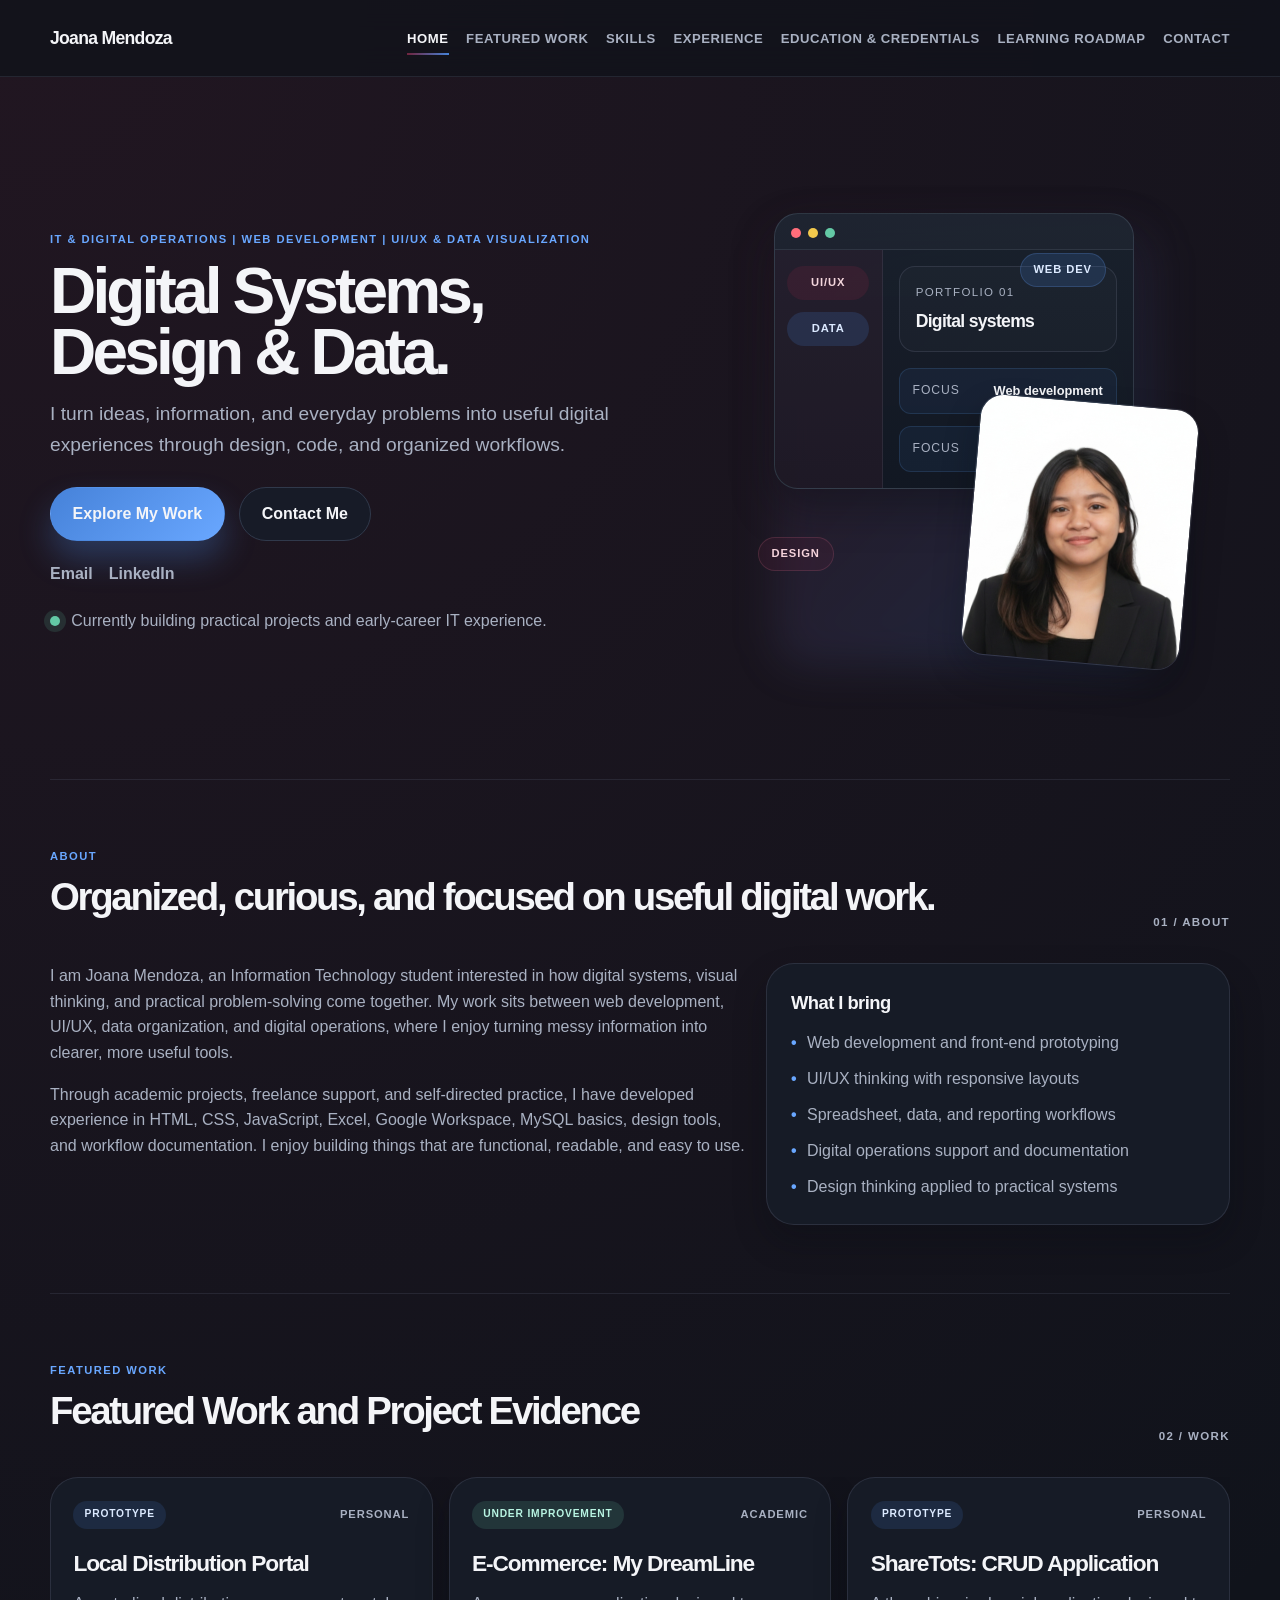
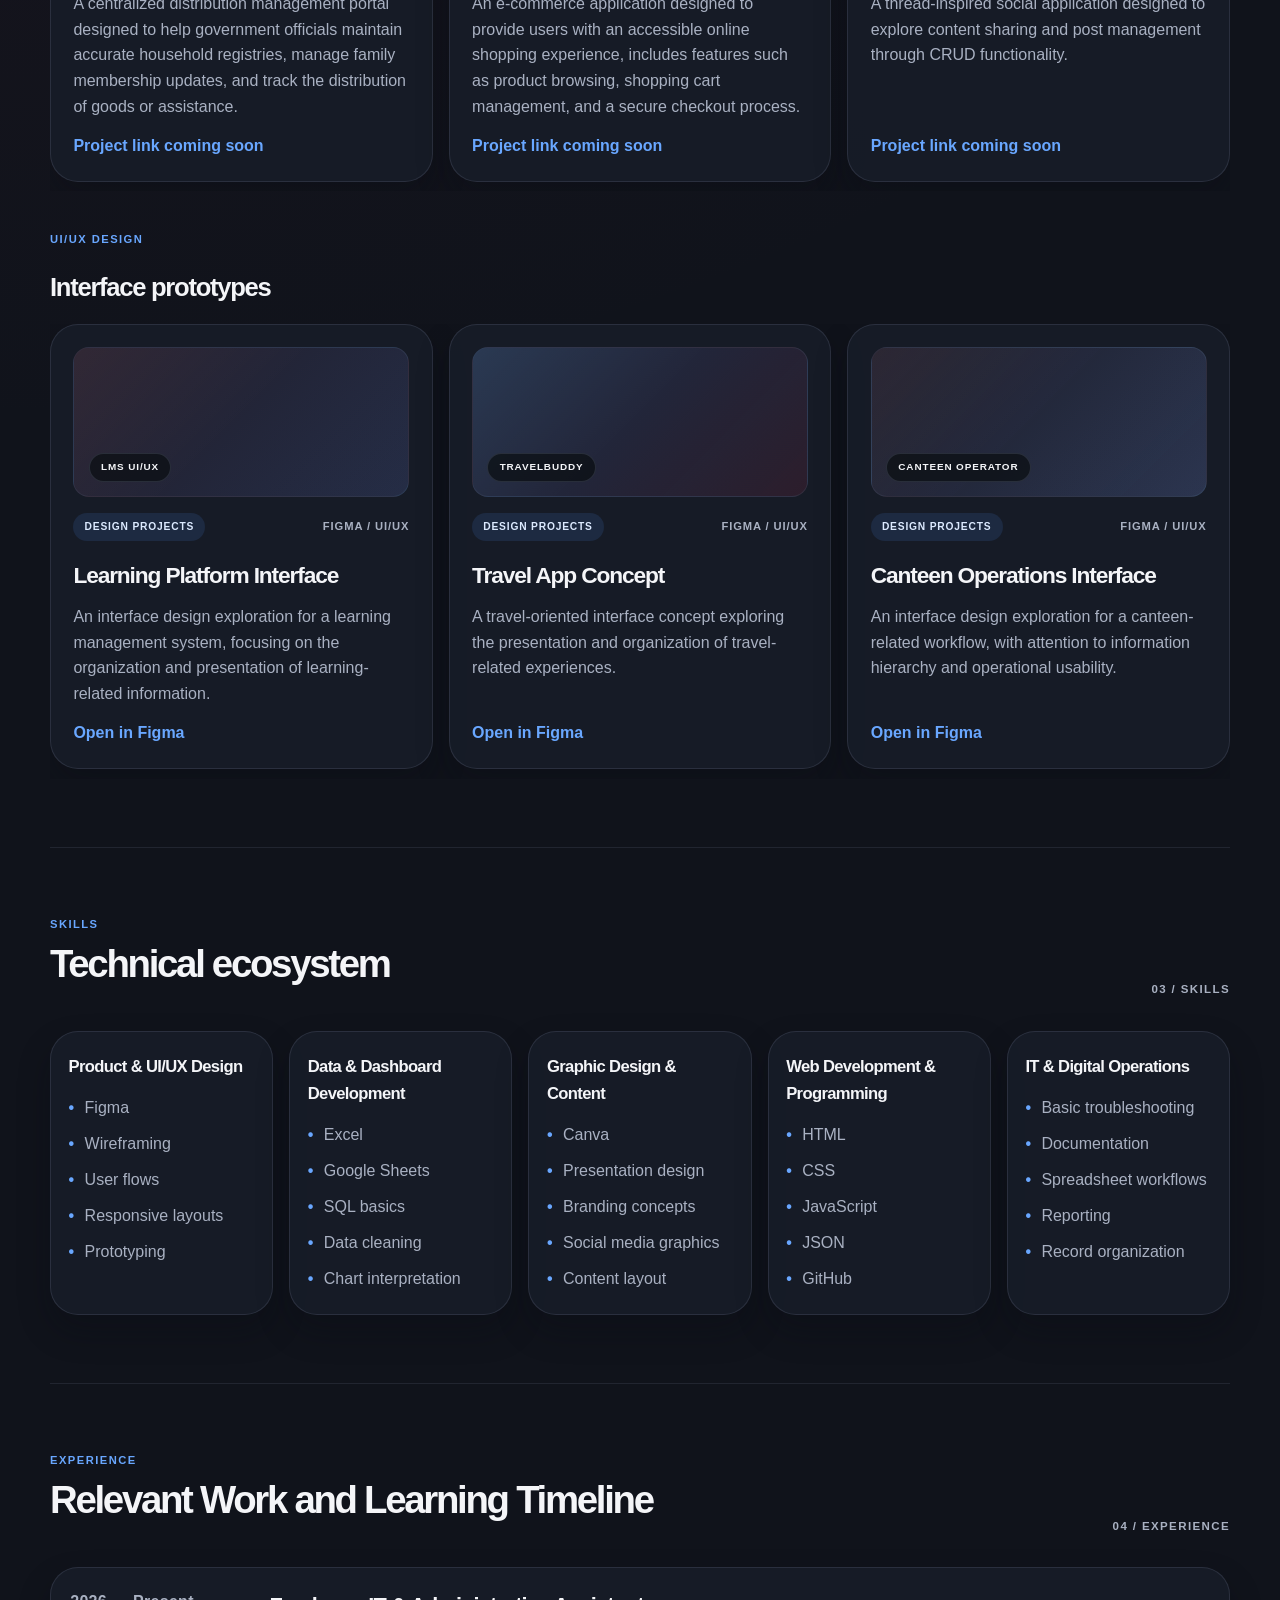
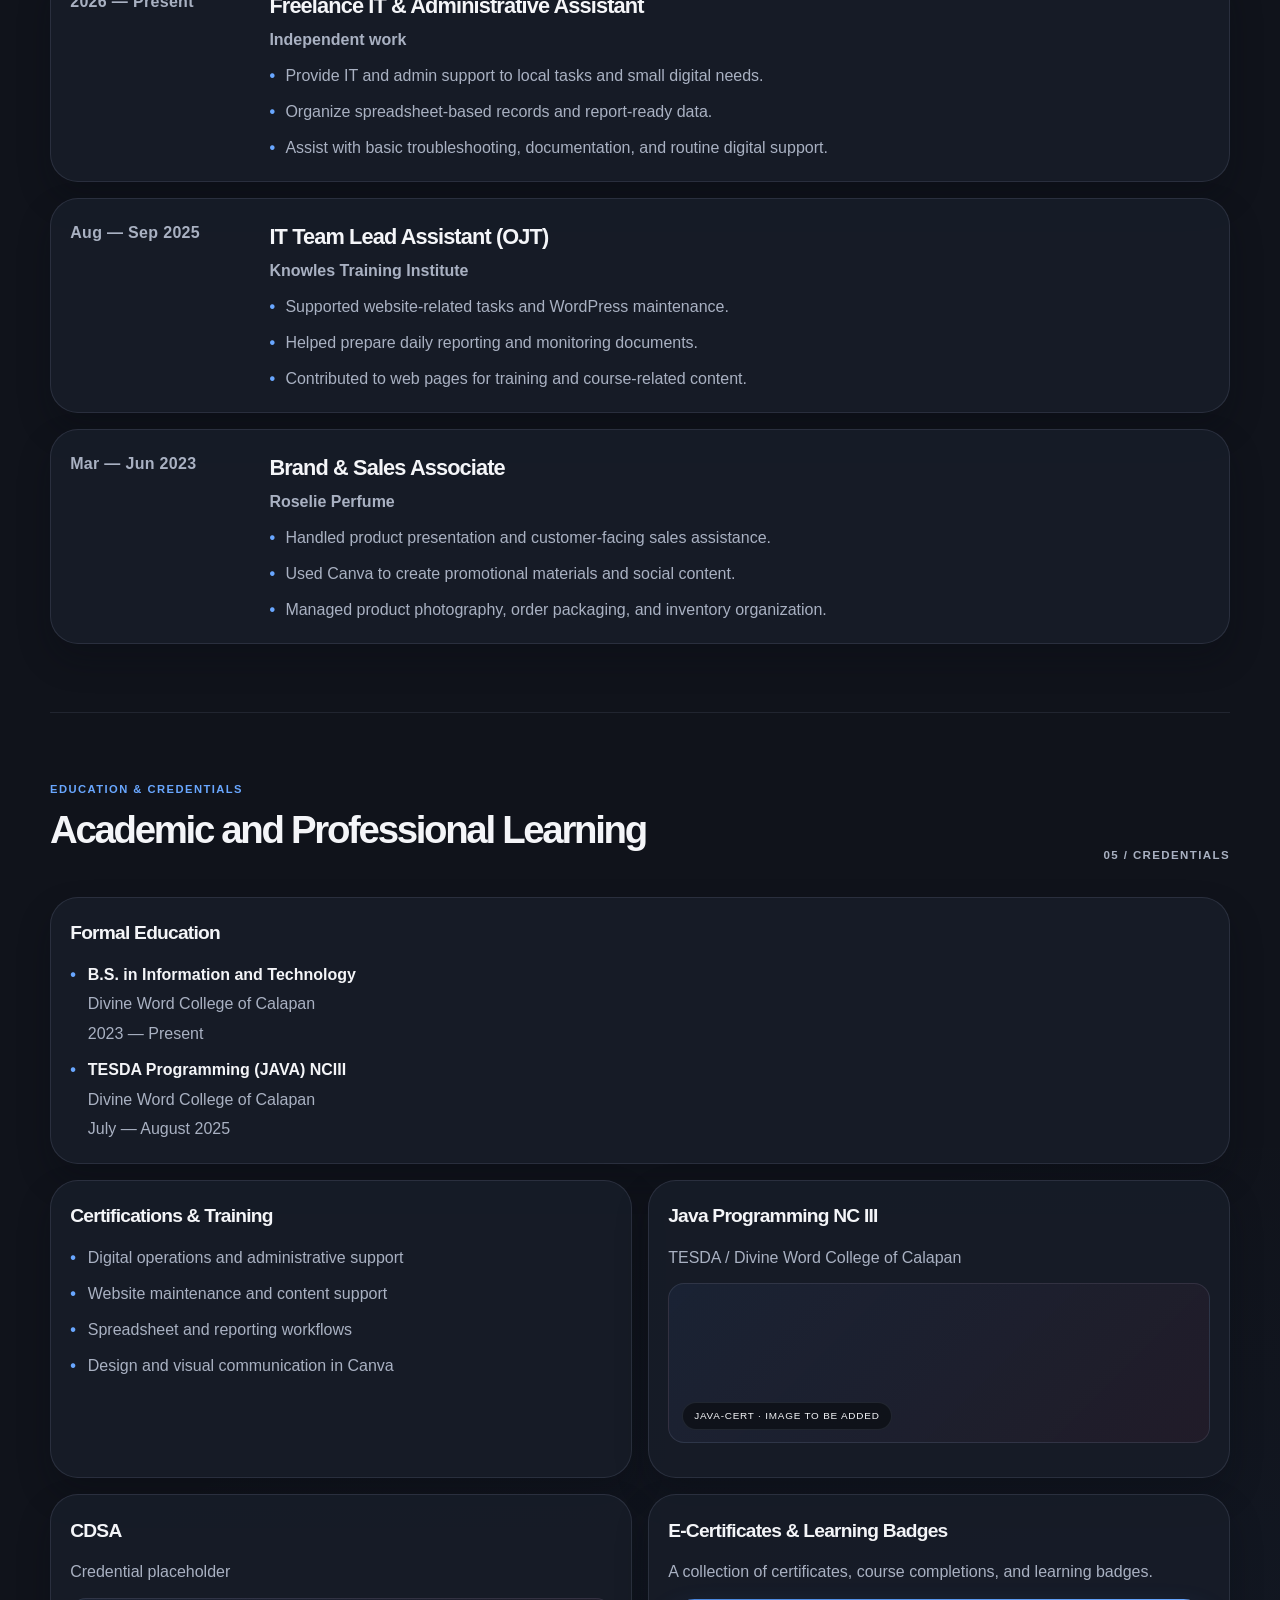
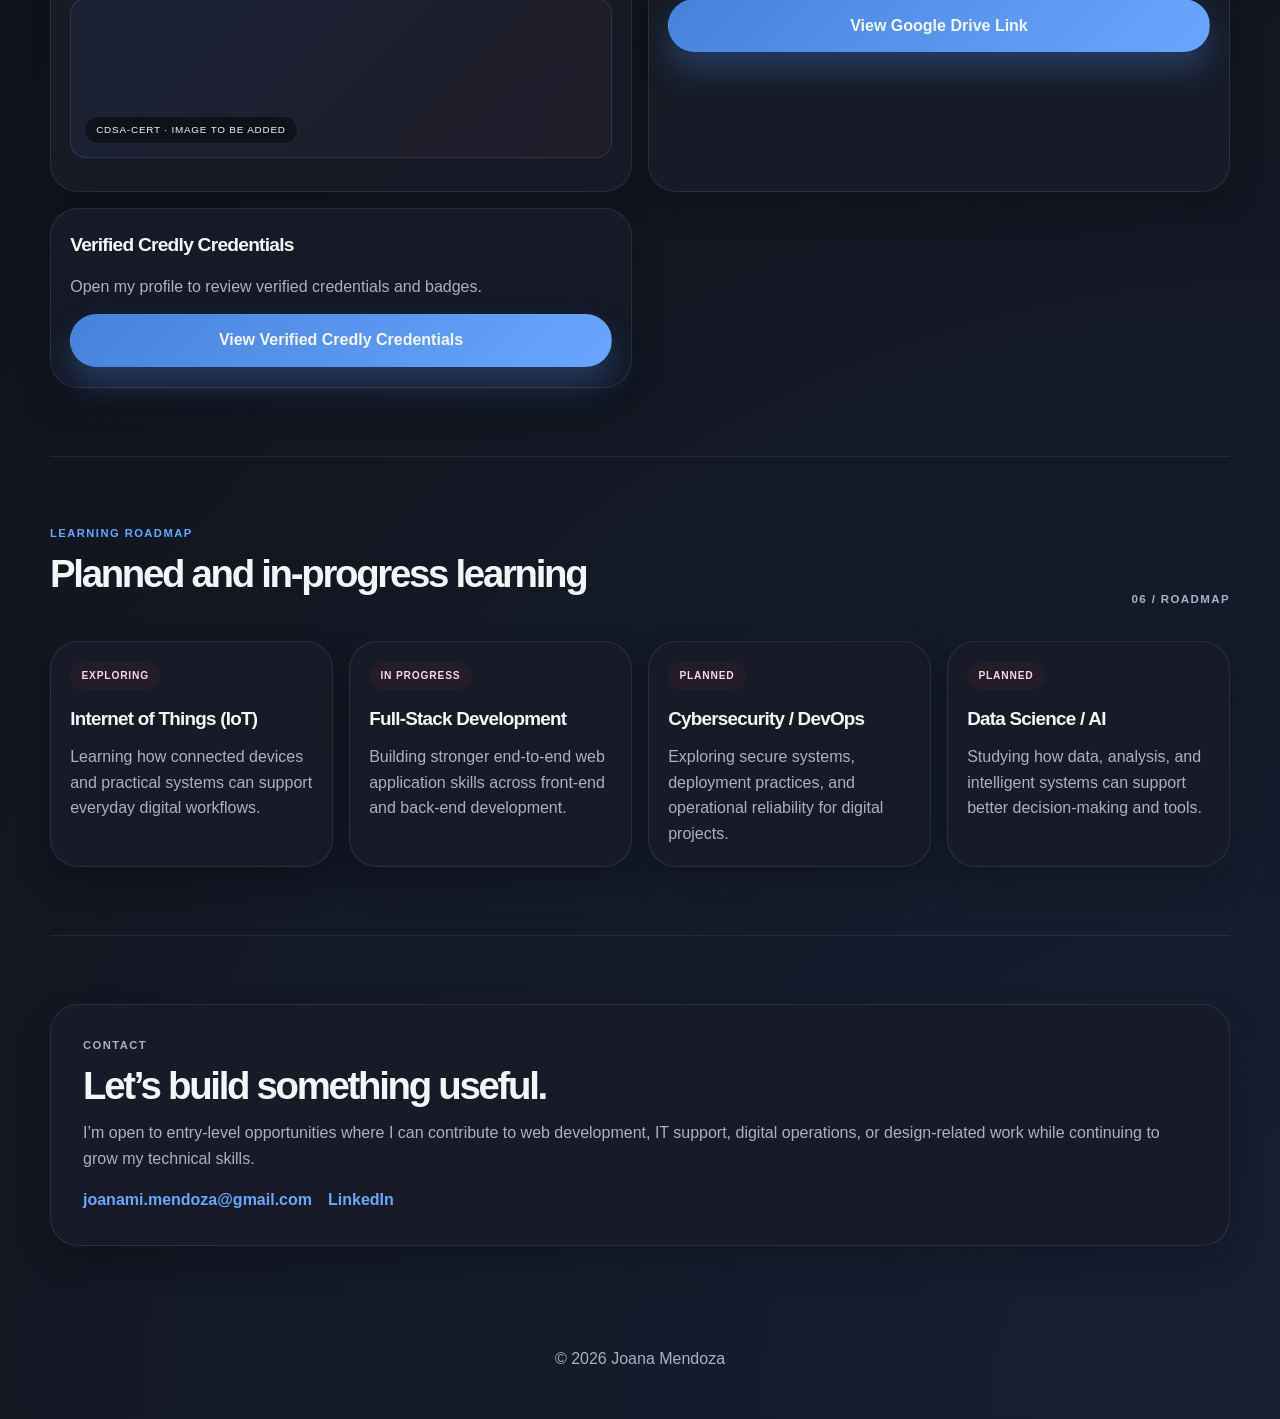
==== commit ce81b41a: "refactor: update project descriptions and enhance certificate visuals" ====
--- a/index.html
+++ b/index.html
@@ -69,8 +69,8 @@
                                     <strong>Digital systems</strong>
                                 </div>
                                 <div class="mini-metrics">
-                                    <div><span>Web</span><strong>3 projects</strong></div>
-                                    <div><span>Design</span><strong>5 concepts</strong></div>
+                                    <div><span>Focus</span><strong>Web development</strong></div>
+                                    <div><span>Focus</span><strong>UI/UX &amp; data</strong></div>
                                 </div>
                             </div>
                         </div>
@@ -115,7 +115,7 @@
             <div class="section-heading section-heading--split">
                 <div>
                     <p class="eyebrow">Featured Work</p>
-                    <h2>Real project evidence and digital work.</h2>
+                    <h2>Featured Work and Project Evidence</h2>
                 </div>
                 <div class="section-index">02 / work</div>
             </div>
@@ -202,7 +202,7 @@
             <div class="section-heading section-heading--split">
                 <div>
                     <p class="eyebrow">Experience</p>
-                    <h2>Professional and hands-on work</h2>
+                    <h2>Relevant Work and Learning Timeline</h2>
                 </div>
                 <div class="section-index">04 / experience</div>
             </div>
@@ -253,7 +253,7 @@
             <div class="section-heading section-heading--split">
                 <div>
                     <p class="eyebrow">Education &amp; Credentials</p>
-                    <h2>Academic and professional learning</h2>
+                    <h2>Academic and Professional Learning</h2>
                 </div>
                 <div class="section-index">05 / credentials</div>
             </div>
@@ -280,28 +280,23 @@
                 <div class="credential-card credential-card--image">
                     <h3>Java Programming NC III</h3>
                     <p class="credential-issuer">TESDA / Divine Word College of Calapan</p>
-                    <div class="cert-visual cert-visual--java" aria-label="Java Programming NC III certificate placeholder">
-                        <img src="images/java-cert.png" alt="Java Programming NC III certificate placeholder" onerror="this.hidden=true; this.parentElement.classList.add('is-empty');">
-                        <span>java-cert</span>
-                    </div>
-                    <p class="credential-status">Certificate image to be added</p>
+                    <div class="cert-visual cert-visual--java" data-image-src="images/java-cert.png" data-image-alt="Java Programming NC III certificate">
+                        <span>java-cert · image to be added</span>
+                    </div>
                 </div>
 
                 <div class="credential-card credential-card--image">
                     <h3>CDSA</h3>
                     <p class="credential-issuer">Credential placeholder</p>
-                    <div class="cert-visual cert-visual--cdsa" aria-label="CDSA certificate placeholder">
-                        <img src="images/cdsa-cert.png" alt="CDSA certificate placeholder" onerror="this.hidden=true; this.parentElement.classList.add('is-empty');">
-                        <span>cdsa-cert</span>
-                    </div>
-                    <p class="credential-status">Certificate image to be added</p>
+                    <div class="cert-visual cert-visual--cdsa" data-image-src="images/cdsa-cert.png" data-image-alt="CDSA certificate">
+                        <span>cdsa-cert · image to be added</span>
+                    </div>
                 </div>
 
                 <div class="credential-card credential-card--link">
                     <h3>E-Certificates &amp; Learning Badges</h3>
                     <p>A collection of certificates, course completions, and learning badges.</p>
-                    <a class="button button-secondary button-block" href="#" aria-disabled="true" tabindex="-1">Link coming soon</a>
-                    <p class="placeholder-note">Editable placeholder: [ADD_GOOGLE_DRIVE_CERTIFICATES_LINK]</p>
+                    <a class="button button-primary button-block" href="https://drive.google.com/drive/folders/12hdQMdLK6TkX1yKj32U3EDfuX-vJYX86?usp=sharing" target="_blank" rel="noopener noreferrer">View Google Drive Link</a>
                 </div>
 
                 <div class="credential-card credential-card--link credential-card--verified">
--- a/style.css
+++ b/style.css
@@ -822,8 +822,9 @@
 
 .cert-visual img {
   width: 100%;
-  height: 160px;
-  object-fit: cover;
+  height: 100%;
+  max-height: 240px;
+  object-fit: contain;
 }
 
 .cert-visual span {
@@ -842,6 +843,10 @@
   letter-spacing: 0.08em;
   text-transform: uppercase;
   color: var(--color-text);
+}
+
+.cert-visual.has-image span {
+  display: none;
 }
 
 .cert-visual.is-empty {
@@ -984,13 +989,15 @@
     box-shadow: var(--shadow-soft);
     opacity: 0;
     pointer-events: none;
+    visibility: hidden;
     transform: translateY(-8px);
-    transition: opacity 0.2s ease, transform 0.2s ease;
+    transition: opacity 0.2s ease, transform 0.2s ease, visibility 0.2s ease;
   }
 
   .site-nav.is-open {
     opacity: 1;
     pointer-events: auto;
+    visibility: visible;
     transform: translateY(0);
   }
 
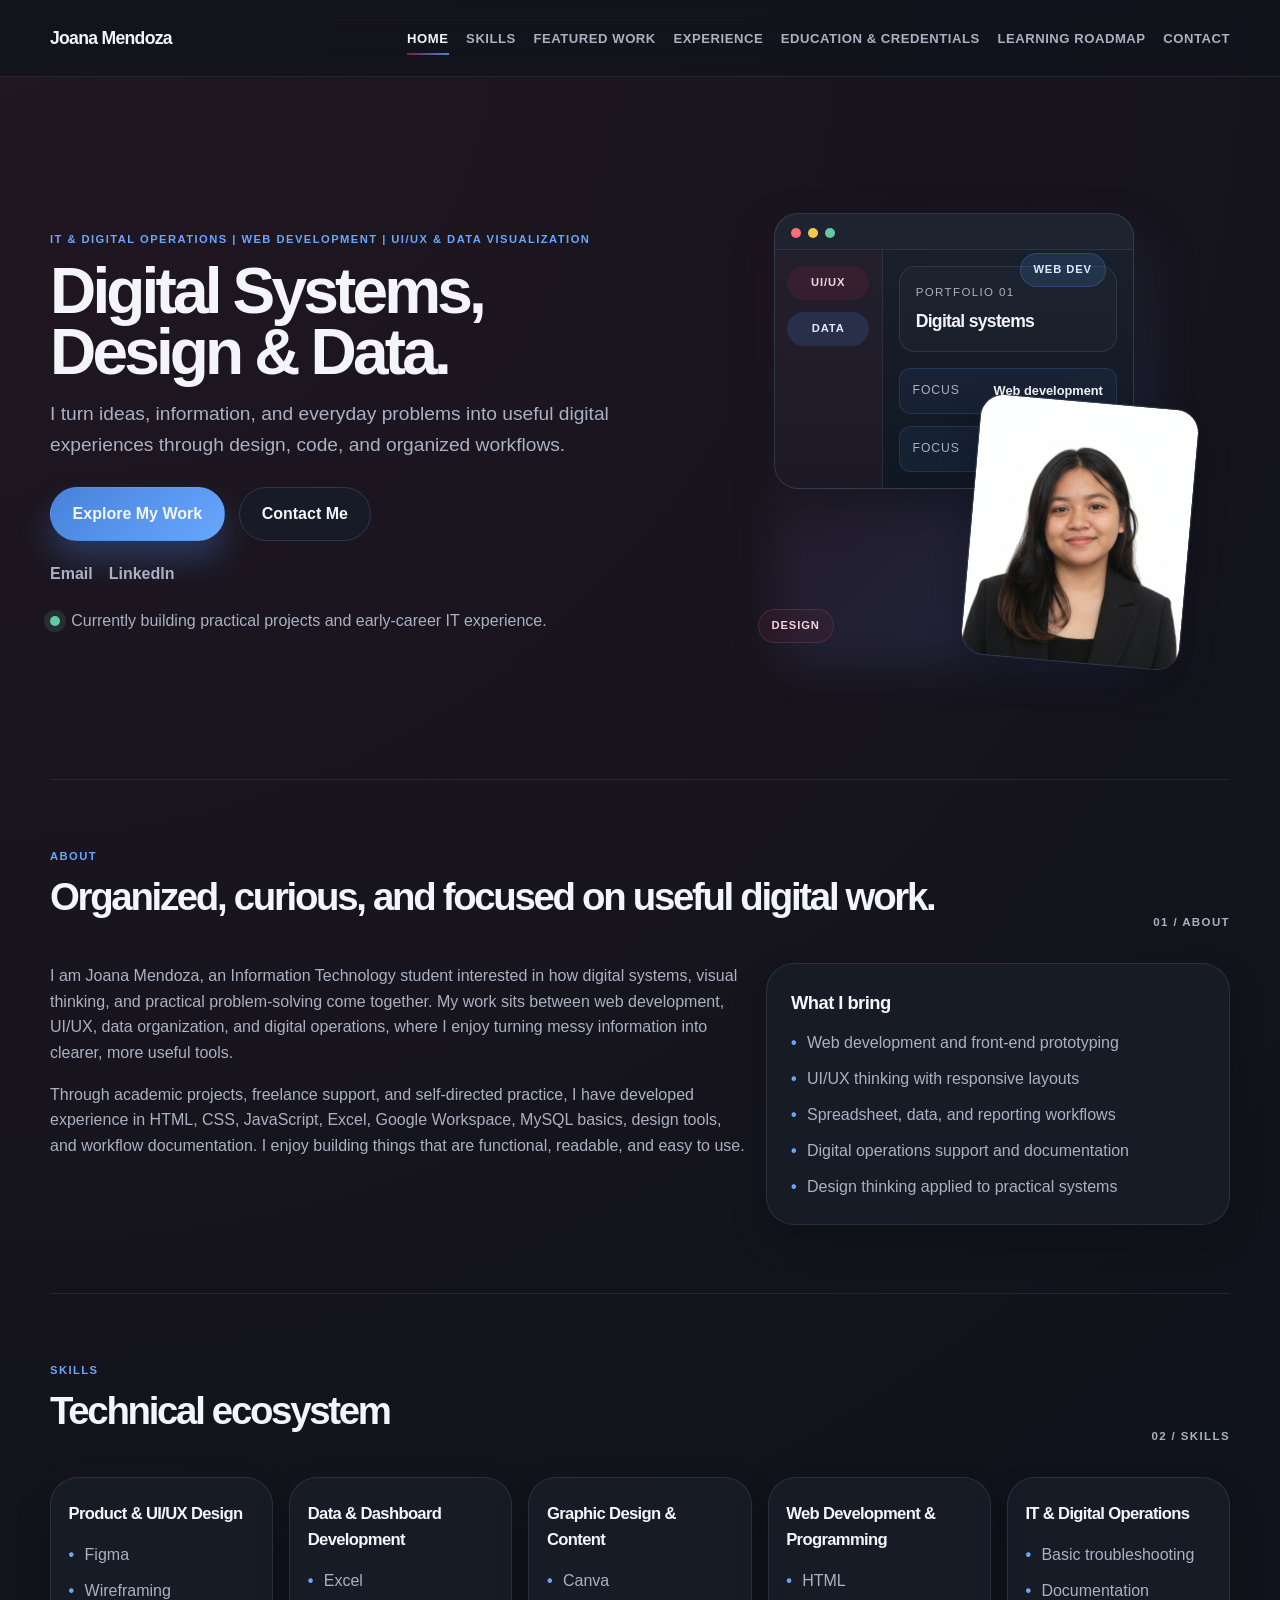
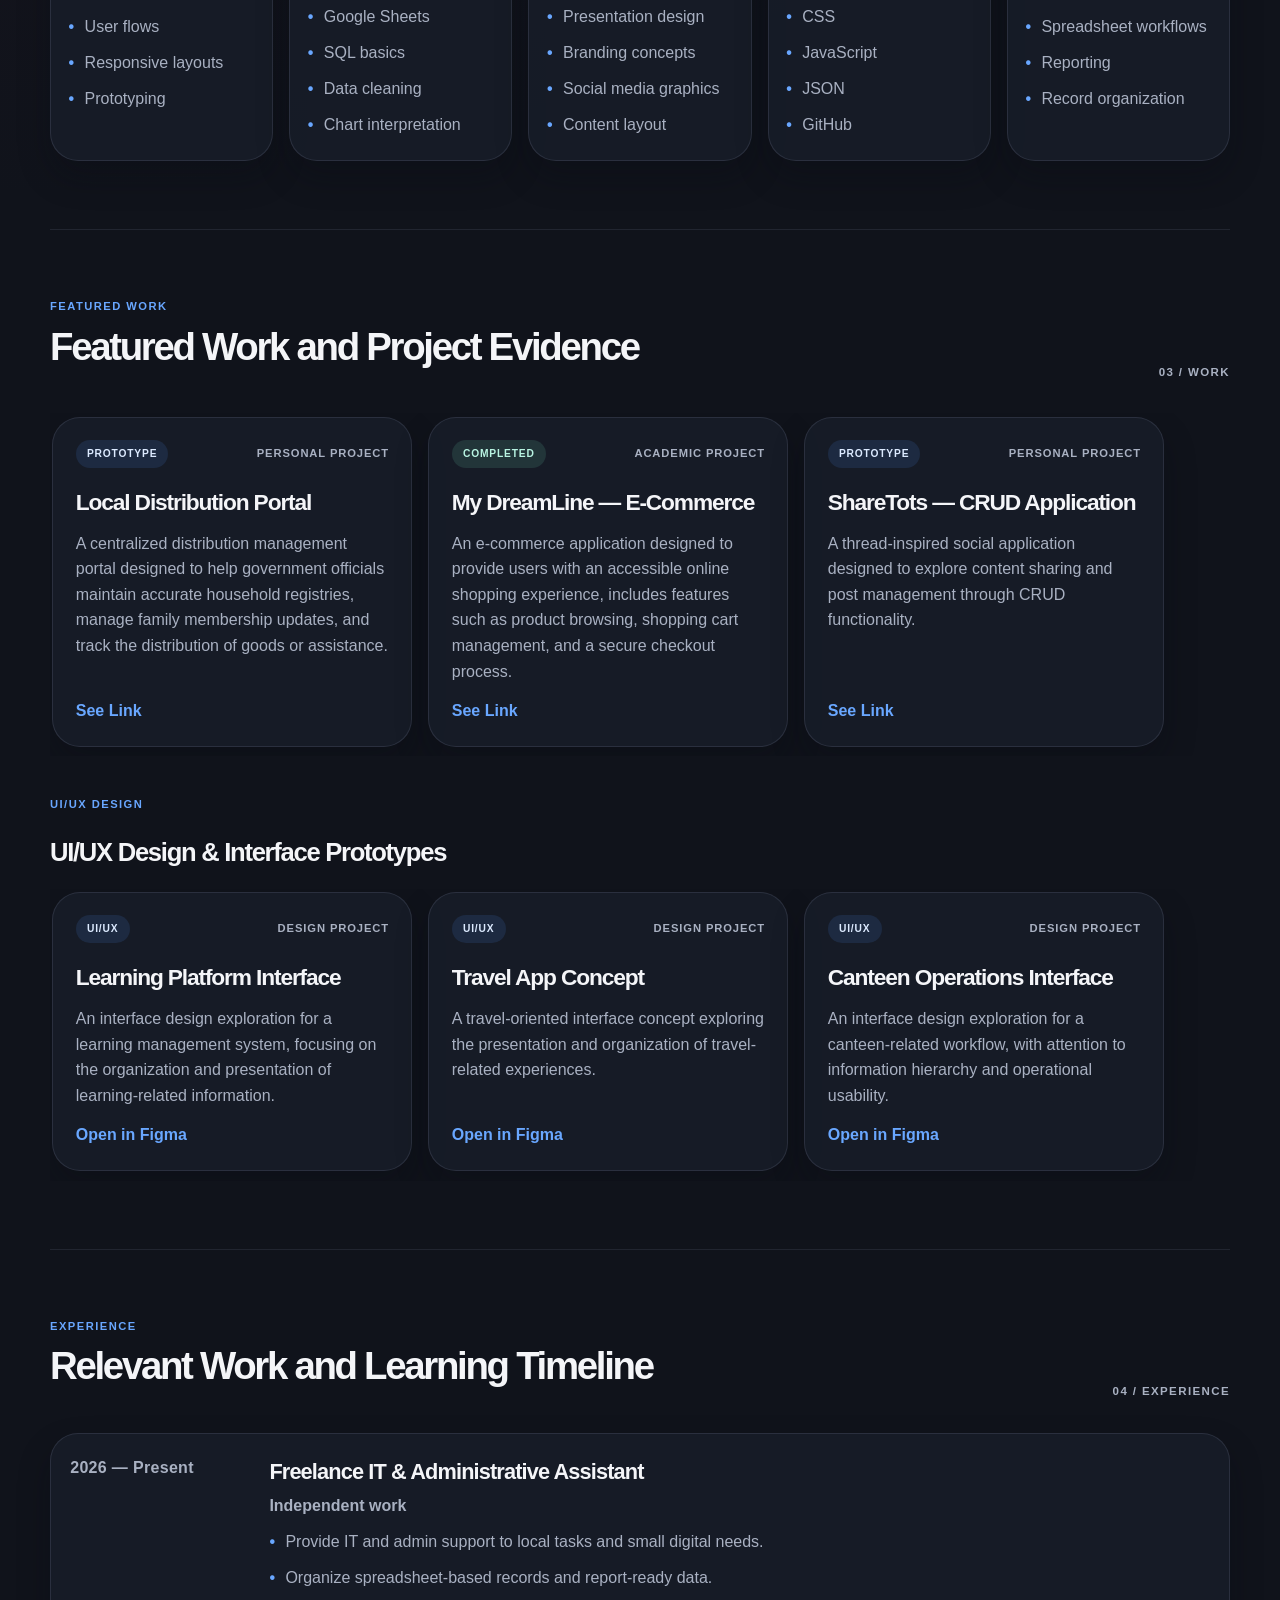
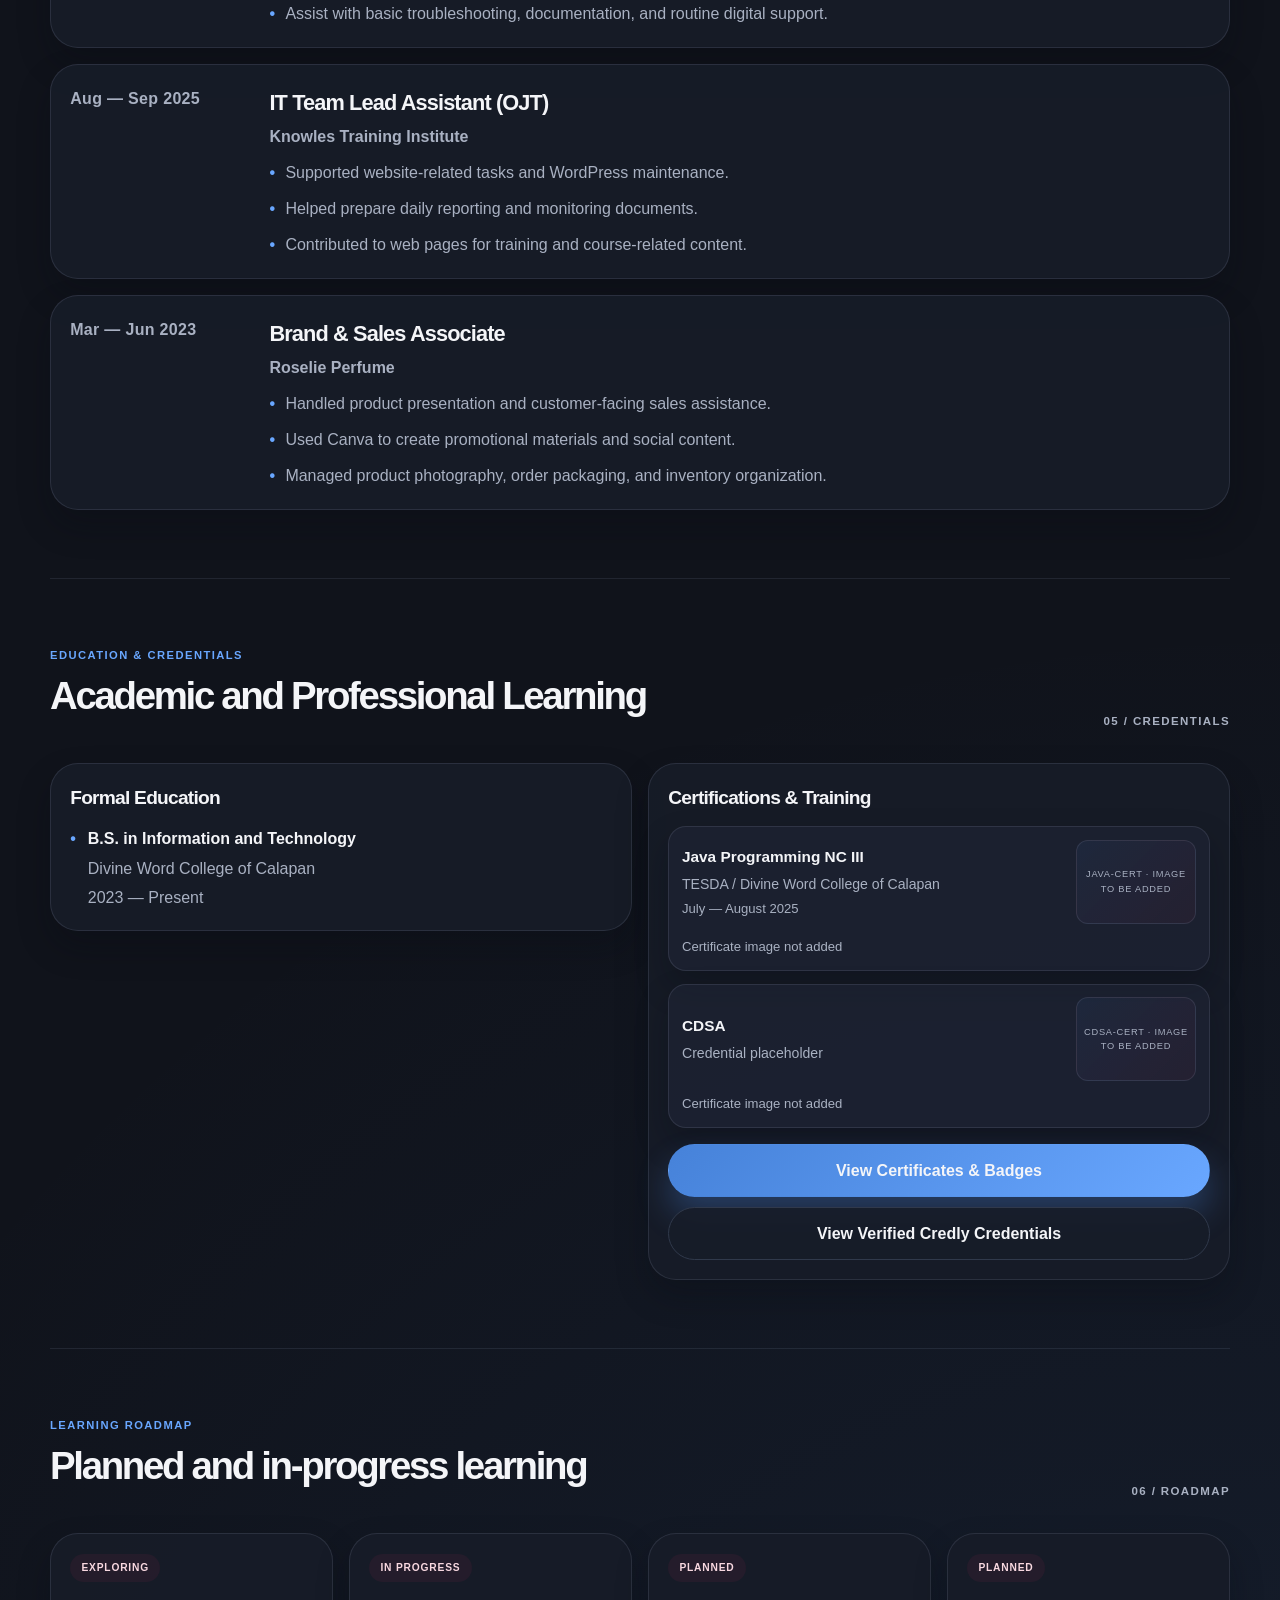
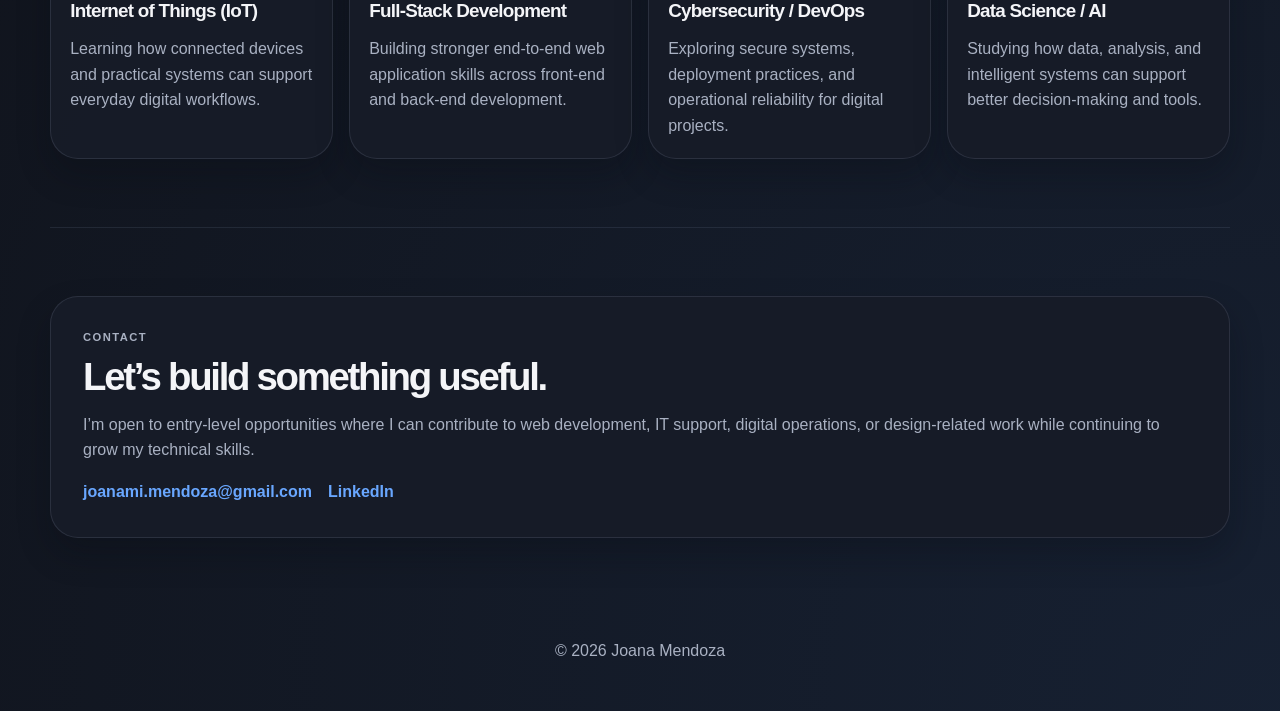
==== commit 18527b9c: "refactor: reorganize sections in index.html and enhance project details in script.js" ====
--- a/index.html
+++ b/index.html
@@ -24,8 +24,8 @@
             <nav class="site-nav" id="site-nav" aria-label="Main navigation">
                 <ul>
                     <li><a href="#home" class="nav-link">Home</a></li>
+                    <li><a href="#skills" class="nav-link">Skills</a></li>
                     <li><a href="#work" class="nav-link">Featured Work</a></li>
-                    <li><a href="#skills" class="nav-link">Skills</a></li>
                     <li><a href="#experience" class="nav-link">Experience</a></li>
                     <li><a href="#education" class="nav-link">Education &amp; Credentials</a></li>
                     <li><a href="#roadmap" class="nav-link">Learning Roadmap</a></li>
@@ -111,33 +111,13 @@
             </div>
         </section>
 
-        <section class="section container" id="work">
-            <div class="section-heading section-heading--split">
-                <div>
-                    <p class="eyebrow">Featured Work</p>
-                    <h2>Featured Work and Project Evidence</h2>
-                </div>
-                <div class="section-index">02 / work</div>
-            </div>
-
-            <div class="project-gallery" id="project-gallery" aria-label="Featured projects"></div>
-
-            <div class="project-group" aria-labelledby="figma-projects-heading">
-                <div class="group-header">
-                    <p class="eyebrow">UI/UX Design</p>
-                    <h3 id="figma-projects-heading">Interface prototypes</h3>
-                </div>
-                <div class="figma-gallery" id="figma-gallery" aria-label="UI and UX design projects"></div>
-            </div>
-        </section>
-
         <section class="section container" id="skills">
             <div class="section-heading section-heading--split">
                 <div>
                     <p class="eyebrow">Skills</p>
                     <h2>Technical ecosystem</h2>
                 </div>
-                <div class="section-index">03 / skills</div>
+                <div class="section-index">02 / skills</div>
             </div>
 
             <div class="skills-grid">
@@ -195,6 +175,26 @@
                         <li>Record organization</li>
                     </ul>
                 </article>
+            </div>
+        </section>
+
+        <section class="section container" id="work">
+            <div class="section-heading section-heading--split">
+                <div>
+                    <p class="eyebrow">Featured Work</p>
+                    <h2>Featured Work and Project Evidence</h2>
+                </div>
+                <div class="section-index">03 / work</div>
+            </div>
+
+            <div class="project-gallery" id="project-gallery" aria-label="Featured projects. Scroll horizontally to see each project." tabindex="0"></div>
+
+            <div class="project-group" aria-labelledby="figma-projects-heading">
+                <div class="group-header">
+                    <p class="eyebrow">UI/UX Design</p>
+                    <h3 id="figma-projects-heading">UI/UX Design &amp; Interface Prototypes</h3>
+                </div>
+                <div class="figma-gallery" id="figma-gallery" aria-label="UI and UX design projects. Scroll horizontally to see each project." tabindex="0"></div>
             </div>
         </section>
 
@@ -259,50 +259,40 @@
             </div>
 
             <div class="credentials-layout">
-                <div class="credential-card credential-card--wide">
+                <div class="credential-card">
                     <h3>Formal Education</h3>
                     <ul>
                         <li><strong>B.S. in Information and Technology</strong><span>Divine Word College of Calapan</span><em>2023 — Present</em></li>
-                        <li><strong>TESDA Programming (JAVA) NCIII</strong><span>Divine Word College of Calapan</span><em>July — August 2025</em></li>
-                    </ul>
-                </div>
-
-                <div class="credential-card">
+                    </ul>
+                </div>
+
+                <div class="credential-card training-card">
                     <h3>Certifications &amp; Training</h3>
-                    <ul>
-                        <li>Digital operations and administrative support</li>
-                        <li>Website maintenance and content support</li>
-                        <li>Spreadsheet and reporting workflows</li>
-                        <li>Design and visual communication in Canva</li>
-                    </ul>
-                </div>
-
-                <div class="credential-card credential-card--image">
-                    <h3>Java Programming NC III</h3>
-                    <p class="credential-issuer">TESDA / Divine Word College of Calapan</p>
-                    <div class="cert-visual cert-visual--java" data-image-src="images/java-cert.png" data-image-alt="Java Programming NC III certificate">
-                        <span>java-cert · image to be added</span>
-                    </div>
-                </div>
-
-                <div class="credential-card credential-card--image">
-                    <h3>CDSA</h3>
-                    <p class="credential-issuer">Credential placeholder</p>
-                    <div class="cert-visual cert-visual--cdsa" data-image-src="images/cdsa-cert.png" data-image-alt="CDSA certificate">
-                        <span>cdsa-cert · image to be added</span>
-                    </div>
-                </div>
-
-                <div class="credential-card credential-card--link">
-                    <h3>E-Certificates &amp; Learning Badges</h3>
-                    <p>A collection of certificates, course completions, and learning badges.</p>
-                    <a class="button button-primary button-block" href="https://drive.google.com/drive/folders/12hdQMdLK6TkX1yKj32U3EDfuX-vJYX86?usp=sharing" target="_blank" rel="noopener noreferrer">View Google Drive Link</a>
-                </div>
-
-                <div class="credential-card credential-card--link credential-card--verified">
-                    <h3>Verified Credly Credentials</h3>
-                    <p>Open my profile to review verified credentials and badges.</p>
-                    <a class="button button-primary button-block" href="https://www.credly.com/users/joanamay-mendoza-it.f2052220" target="_blank" rel="noopener noreferrer">View Verified Credly Credentials</a>
+                    <div class="certificate-entry">
+                        <div class="certificate-details">
+                            <h4>Java Programming NC III</h4>
+                            <p class="credential-issuer">TESDA / Divine Word College of Calapan</p>
+                            <p class="credential-date">July — August 2025</p>
+                        </div>
+                        <div class="cert-visual cert-visual--java" data-image-src="images/java-cert.png" data-image-alt="Java Programming NC III certificate">
+                            <span>java-cert · image to be added</span>
+                        </div>
+                        <span class="certificate-action" data-certificate-action>Certificate image not added</span>
+                    </div>
+                    <div class="certificate-entry">
+                        <div class="certificate-details">
+                            <h4>CDSA</h4>
+                            <p class="credential-issuer">Credential placeholder</p>
+                        </div>
+                        <div class="cert-visual cert-visual--cdsa" data-image-src="images/cdsa-cert.png" data-image-alt="CDSA certificate">
+                            <span>cdsa-cert · image to be added</span>
+                        </div>
+                        <span class="certificate-action" data-certificate-action>Certificate image not added</span>
+                    </div>
+                    <div class="training-links">
+                        <a class="button button-primary button-block" href="https://drive.google.com/drive/folders/12hdQMdLK6TkX1yKj32U3EDfuX-vJYX86?usp=sharing" target="_blank" rel="noopener noreferrer">View Certificates &amp; Badges</a>
+                        <a class="button button-secondary button-block" href="https://www.credly.com/users/joanamay-mendoza-it.f2052220" target="_blank" rel="noopener noreferrer">View Verified Credly Credentials</a>
+                    </div>
                 </div>
             </div>
         </section>
--- a/style.css
+++ b/style.css
@@ -10,6 +10,7 @@
   --color-text-muted: #A9B1C2;
   --color-border: #30394B;
   --color-success: #63C9A5;
+  --color-card-glow: rgba(105, 167, 255, 0.42);
   --shadow-soft: 0 18px 42px rgba(9, 12, 18, 0.38);
   --shadow-card: 0 16px 32px rgba(7, 11, 17, 0.28);
   --radius-lg: 28px;
@@ -57,8 +58,11 @@
   color: inherit;
 }
 
-main {
-  overflow: hidden;
+a:focus-visible,
+button:focus-visible,
+[tabindex="0"]:focus-visible {
+  outline: 3px solid var(--color-thunder-blue-bright);
+  outline-offset: 3px;
 }
 
 .container {
@@ -157,6 +161,7 @@
 .hero {
   display: grid;
   grid-template-columns: 1.1fr 0.9fr;
+  min-width: 0;
   align-items: center;
   gap: 2rem;
   min-height: 78vh;
@@ -184,7 +189,8 @@
 
 .hero h1 {
   font-size: clamp(2.8rem, 5vw, 5rem);
-  max-width: 650px;
+  max-width: 100%;
+  overflow-wrap: anywhere;
 }
 
 .lead {
@@ -456,13 +462,14 @@
 
 .info-tag--maroon {
   left: 1rem;
-  bottom: 6rem;
+  bottom: 1.5rem;
   background: rgba(112, 36, 61, 0.16);
   color: #f5d3db;
   border: 1px solid rgba(180, 94, 116, 0.24);
 }
 
 .section {
+  min-width: 0;
   padding-top: 4.25rem;
   padding-bottom: 4.25rem;
   border-top: 1px solid rgba(137, 147, 173, 0.14);
@@ -512,6 +519,7 @@
 .skill-card,
 .project-card,
 .credential-card,
+.certificate-entry,
 .roadmap-card,
 .contact-panel,
 .timeline-item {
@@ -519,6 +527,29 @@
   border: 1px solid rgba(137, 147, 173, 0.18);
   border-radius: var(--radius-lg);
   box-shadow: var(--shadow-card);
+  min-width: 0;
+  transition: transform 0.22s ease, border-color 0.22s ease, box-shadow 0.22s ease, background 0.22s ease;
+}
+
+.about-panel:hover,
+.about-panel:focus-within,
+.skill-card:hover,
+.skill-card:focus-within,
+.project-card:hover,
+.project-card:focus-within,
+.credential-card:hover,
+.credential-card:focus-within,
+.certificate-entry:hover,
+.certificate-entry:focus-within,
+.roadmap-card:hover,
+.roadmap-card:focus-within,
+.contact-panel:hover,
+.contact-panel:focus-within,
+.timeline-item:hover,
+.timeline-item:focus-within {
+  transform: translateY(-2px);
+  border-color: var(--color-card-glow);
+  box-shadow: var(--shadow-card), 0 0 0 1px rgba(105, 167, 255, 0.16), 0 0 18px rgba(70, 130, 217, 0.14);
 }
 
 .about-panel {
@@ -583,40 +614,38 @@
 .figma-gallery {
   display: grid;
   grid-auto-flow: column;
-  grid-auto-columns: minmax(290px, 1fr);
+  grid-auto-columns: minmax(290px, 360px);
+  width: 100%;
+  max-width: 100%;
+  min-width: 0;
   gap: 1rem;
   overflow-x: auto;
-  padding-bottom: 0.6rem;
+  overflow-y: hidden;
+  padding: 0.2rem 0.15rem 0.6rem;
   scroll-snap-type: x proximity;
-  scrollbar-width: thin;
+  scrollbar-width: none;
+  -ms-overflow-style: none;
+  -webkit-overflow-scrolling: touch;
+  overscroll-behavior-x: contain;
 }
 
 .project-gallery::-webkit-scrollbar,
 .figma-gallery::-webkit-scrollbar {
-  height: 8px;
-}
-
-.project-gallery::-webkit-scrollbar-thumb,
-.figma-gallery::-webkit-scrollbar-thumb {
-  background: rgba(105, 167, 255, 0.35);
-  border-radius: 999px;
+  display: none;
+}
+
+.project-gallery:focus-visible,
+.figma-gallery:focus-visible {
+  border-radius: var(--radius-md);
 }
 
 .project-card {
   display: flex;
   flex-direction: column;
-  min-height: 100%;
+  min-width: 0;
   padding: 1.4rem;
   scroll-snap-align: start;
-  transition: transform 0.25s ease, border-color 0.25s ease, box-shadow 0.25s ease, background 0.25s ease;
-}
-
-.project-card:hover,
-.project-card:focus-within {
-  transform: translateY(-4px);
-  border-color: rgba(105, 167, 255, 0.7);
-  box-shadow: 0 20px 36px rgba(18, 26, 38, 0.5);
-  background: rgba(28, 37, 53, 0.96);
+  background: rgba(23, 28, 40, 0.94);
 }
 
 .project-meta {
@@ -681,18 +710,14 @@
   gap: 0.8rem;
 }
 
-.project-links a,
-.project-links span,
-.project-action {
+.project-links a {
   font-weight: 700;
   color: var(--color-thunder-blue-bright);
   text-decoration: none;
 }
 
 .project-links a:hover,
-.project-links a:focus-visible,
-.project-action:hover,
-.project-action:focus-visible {
+.project-links a:focus-visible {
   color: #dfeeff;
 }
 
@@ -712,61 +737,15 @@
   letter-spacing: -0.05em;
 }
 
-.project-card--figma {
-  min-height: 280px;
-}
-
-.project-thumb {
-  position: relative;
-  min-height: 150px;
-  margin-bottom: 1rem;
-  border-radius: 16px;
-  overflow: hidden;
-  border: 1px solid rgba(137, 147, 173, 0.14);
-  background: linear-gradient(135deg, rgba(70, 130, 217, 0.18), rgba(112, 36, 61, 0.2));
-}
-
-.project-thumb::before {
-  content: "";
-  position: absolute;
-  inset: 0;
-  background: linear-gradient(135deg, rgba(255,255,255,0.05), transparent 50%, rgba(112,36,61,0.08));
-}
-
-.project-thumb .thumb-label {
-  position: absolute;
-  left: 0.9rem;
-  bottom: 0.9rem;
-  display: inline-flex;
-  align-items: center;
-  justify-content: center;
-  min-height: 28px;
-  padding: 0.35rem 0.7rem;
-  border-radius: 999px;
-  background: rgba(12, 16, 19, 0.74);
-  border: 1px solid rgba(137, 147, 173, 0.2);
-  font-size: 0.62rem;
-  font-weight: 800;
-  letter-spacing: 0.09em;
-  text-transform: uppercase;
-}
-
-.project-thumb--lms { background: linear-gradient(135deg, rgba(112, 36, 61, 0.18), rgba(70, 130, 217, 0.18)); }
-.project-thumb--travel { background: linear-gradient(135deg, rgba(70, 130, 217, 0.2), rgba(112, 36, 61, 0.18)); }
-.project-thumb--canteen { background: linear-gradient(135deg, rgba(112, 36, 61, 0.12), rgba(105, 167, 255, 0.2)); }
-
 .credential-card {
-  padding: 1.3rem 1.2rem;
+  padding: 1.2rem;
 }
 
 .credentials-layout {
   display: grid;
   grid-template-columns: repeat(2, minmax(0, 1fr));
   gap: 1rem;
-}
-
-.credential-card--wide {
-  grid-column: span 2;
+  align-items: start;
 }
 
 .credential-card h3 {
@@ -797,78 +776,81 @@
   font-style: normal;
 }
 
-.credential-card--image,
-.credential-card--link {
-  display: flex;
-  flex-direction: column;
-}
-
 .credential-issuer {
   color: var(--color-text-muted);
-  margin-bottom: 0.8rem;
+  font-size: 0.88rem;
 }
 
 .cert-visual {
   position: relative;
   display: grid;
   place-items: center;
-  min-height: 160px;
+  min-height: 84px;
+  width: 120px;
+  flex: 0 0 120px;
   border: 1px solid rgba(137, 147, 173, 0.18);
-  border-radius: 16px;
+  border-radius: var(--radius-sm);
   background: linear-gradient(135deg, rgba(70, 130, 217, 0.08), rgba(112, 36, 61, 0.12));
   overflow: hidden;
-  margin-bottom: 0.8rem;
 }
 
 .cert-visual img {
   width: 100%;
-  height: 100%;
-  max-height: 240px;
+  height: 82px;
   object-fit: contain;
 }
 
 .cert-visual span {
-  position: absolute;
-  left: 0.8rem;
-  bottom: 0.8rem;
-  display: inline-flex;
-  align-items: center;
-  justify-content: center;
-  min-height: 28px;
-  padding: 0.3rem 0.7rem;
-  border-radius: 999px;
-  background: rgba(11, 14, 18, 0.7);
-  border: 1px solid rgba(137, 147, 173, 0.15);
-  font-size: 0.62rem;
+  padding: 0.4rem;
+  text-align: center;
+  font-size: 0.58rem;
   letter-spacing: 0.08em;
   text-transform: uppercase;
-  color: var(--color-text);
+  color: var(--color-text-muted);
 }
 
 .cert-visual.has-image span {
   display: none;
 }
 
-.cert-visual.is-empty {
-  background: linear-gradient(135deg, rgba(112, 36, 61, 0.15), rgba(70, 130, 217, 0.12));
-}
-
-.credential-status,
-.placeholder-note {
-  color: var(--color-text-muted);
-  font-size: 0.88rem;
-}
-
-.credential-card--link p {
-  color: var(--color-text-muted);
-}
-
-.credential-card--link .button {
-  margin-top: 0.9rem;
-}
-
-.credential-card--verified {
-  background: linear-gradient(180deg, rgba(23, 28, 40, 0.94), rgba(19, 24, 37, 0.98));
+.certificate-entry {
+  display: grid;
+  grid-template-columns: minmax(0, 1fr) 120px;
+  align-items: center;
+  gap: 0.75rem;
+  margin-top: 0.8rem;
+  padding: 0.8rem;
+  border-radius: var(--radius-md);
+  background: rgba(32, 39, 56, 0.56);
+}
+
+.certificate-details h4 {
+  margin-bottom: 0.2rem;
+  font-size: 0.96rem;
+}
+
+.credential-date {
+  margin-top: 0.2rem;
+  color: var(--color-text-muted);
+  font-size: 0.82rem;
+}
+
+.certificate-action {
+  grid-column: 1 / -1;
+  justify-self: start;
+  color: var(--color-text-muted);
+  font-size: 0.82rem;
+}
+
+.certificate-entry .button {
+  min-height: 40px;
+  padding: 0.55rem 1rem;
+}
+
+.training-links {
+  display: grid;
+  gap: 0.6rem;
+  margin-top: 1rem;
 }
 
 .roadmap-grid {
@@ -964,13 +946,6 @@
     grid-template-columns: repeat(2, minmax(0, 1fr));
   }
 
-  .credentials-layout {
-    grid-template-columns: 1fr;
-  }
-
-  .credential-card--wide {
-    grid-column: auto;
-  }
 }
 
 @media (max-width: 760px) {
@@ -1026,7 +1001,7 @@
 
   .project-gallery,
   .figma-gallery {
-    grid-auto-columns: minmax(260px, 85%);
+    grid-auto-columns: minmax(min(260px, 85%), min(360px, 85%));
   }
 
   .hero-visual-panel {
@@ -1035,6 +1010,17 @@
 
   .portrait-frame {
     width: 180px;
+  }
+}
+
+@media (max-width: 680px) {
+  .credentials-layout {
+    grid-template-columns: 1fr;
+  }
+
+  .project-gallery,
+  .figma-gallery {
+    grid-auto-columns: minmax(min(260px, 85%), 88%);
   }
 }
 
@@ -1071,6 +1057,21 @@
 
   .info-tag--blue {
     right: 3.3rem;
+  }
+}
+
+@media (hover: none) {
+  .about-panel:hover,
+  .skill-card:hover,
+  .project-card:hover,
+  .credential-card:hover,
+  .certificate-entry:hover,
+  .roadmap-card:hover,
+  .contact-panel:hover,
+  .timeline-item:hover {
+    transform: none;
+    border-color: rgba(137, 147, 173, 0.18);
+    box-shadow: var(--shadow-card);
   }
 }
 
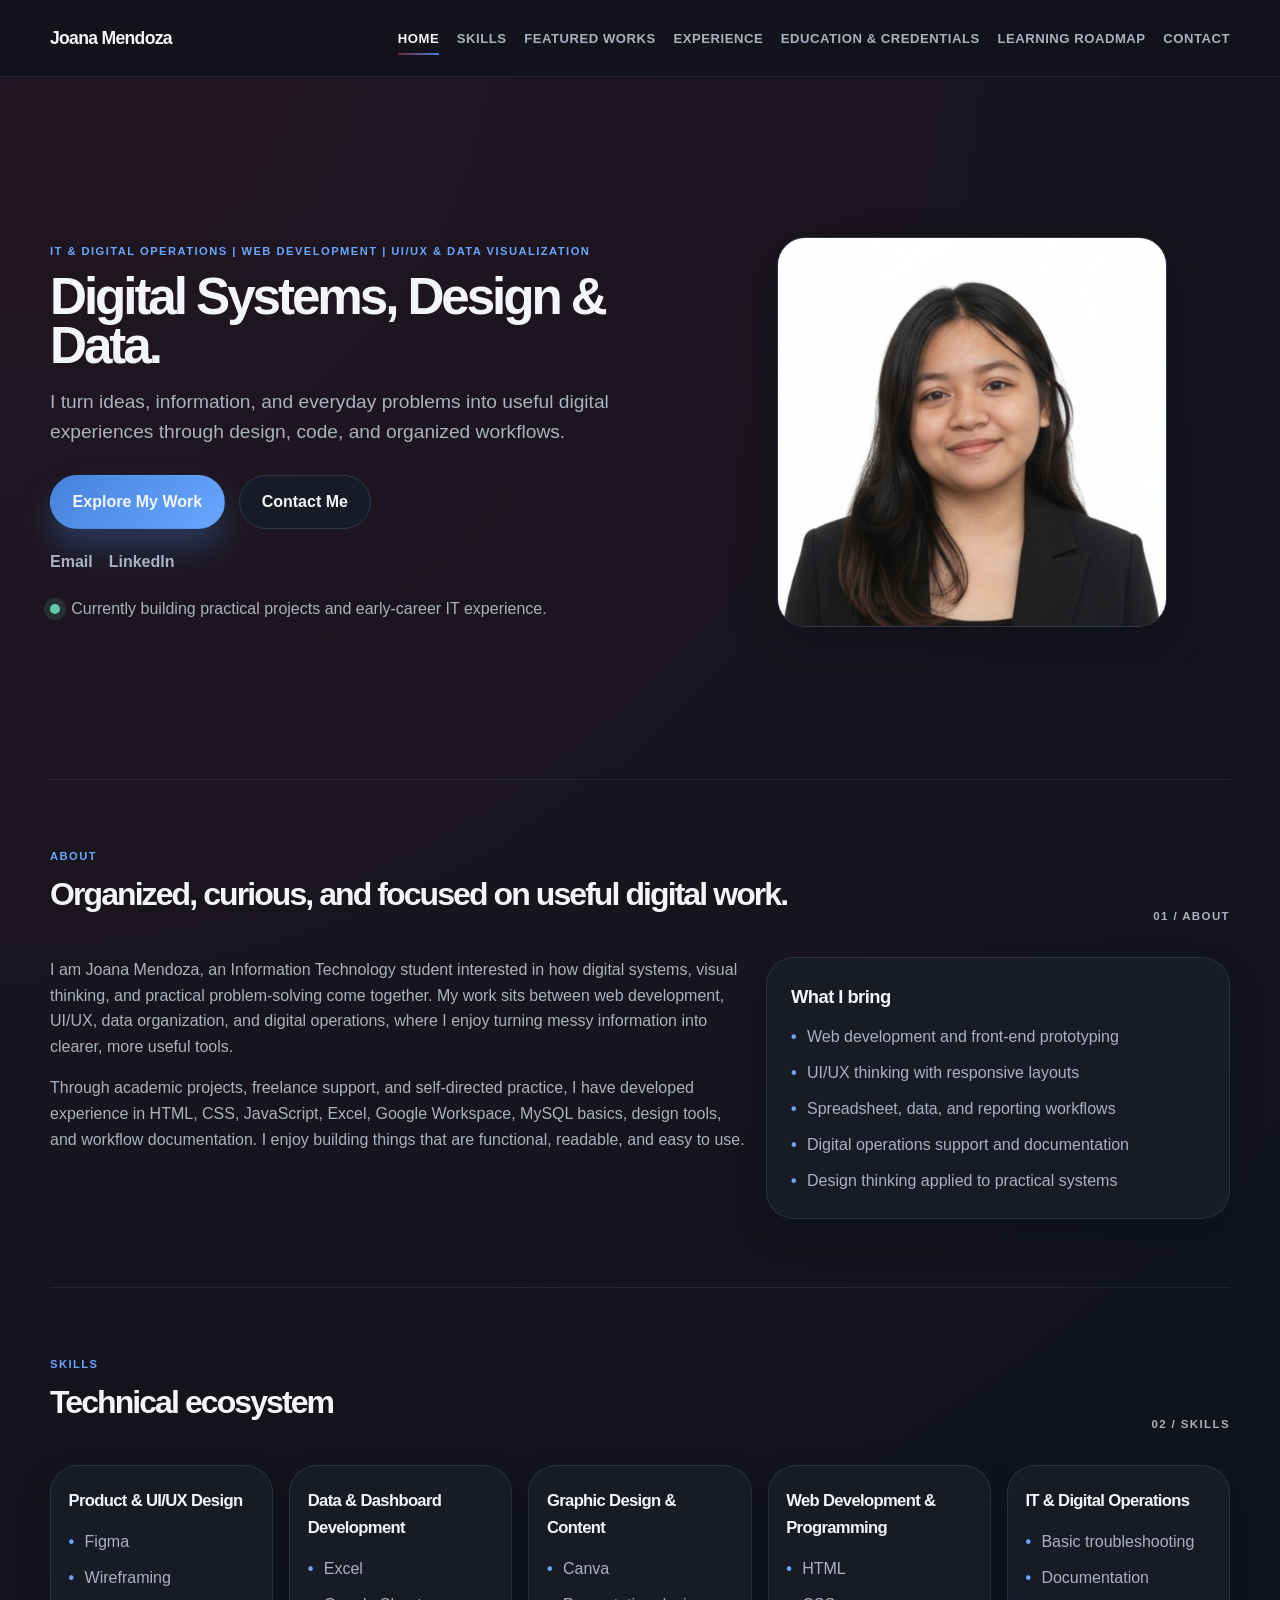
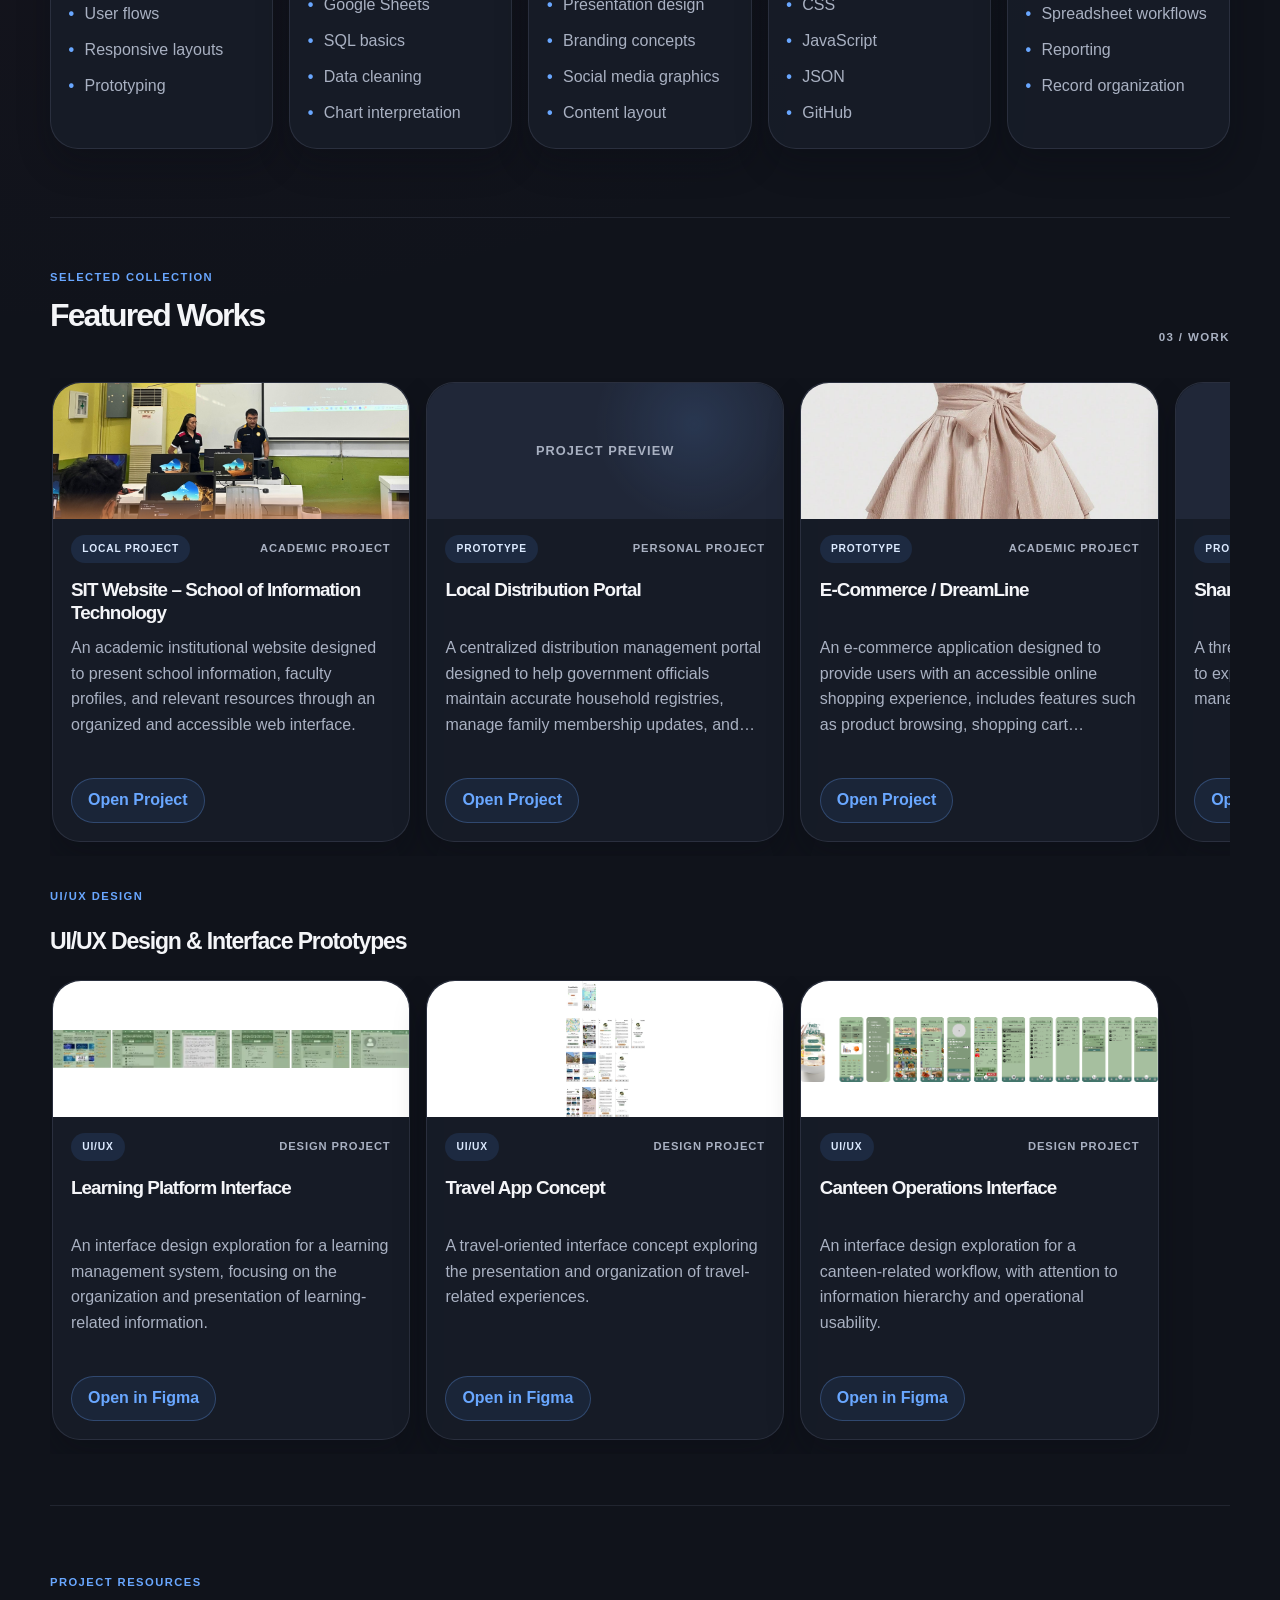
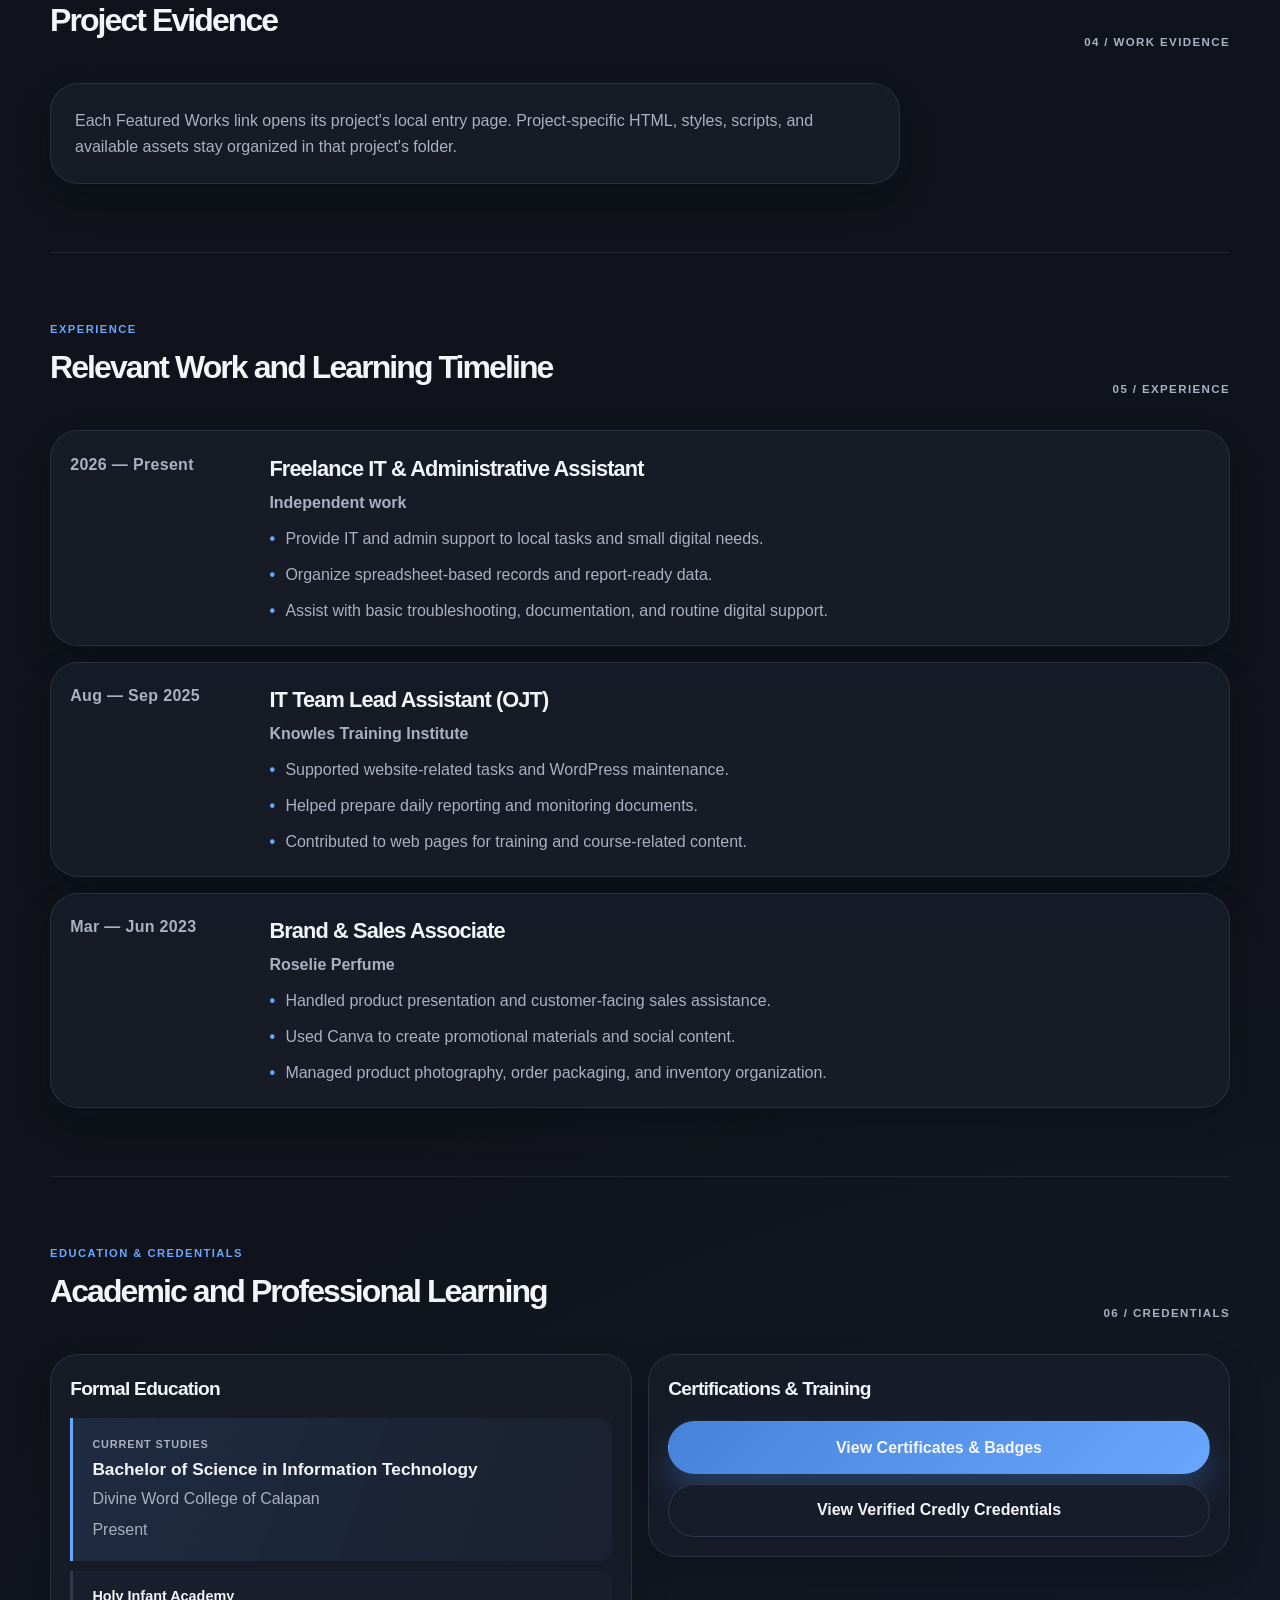
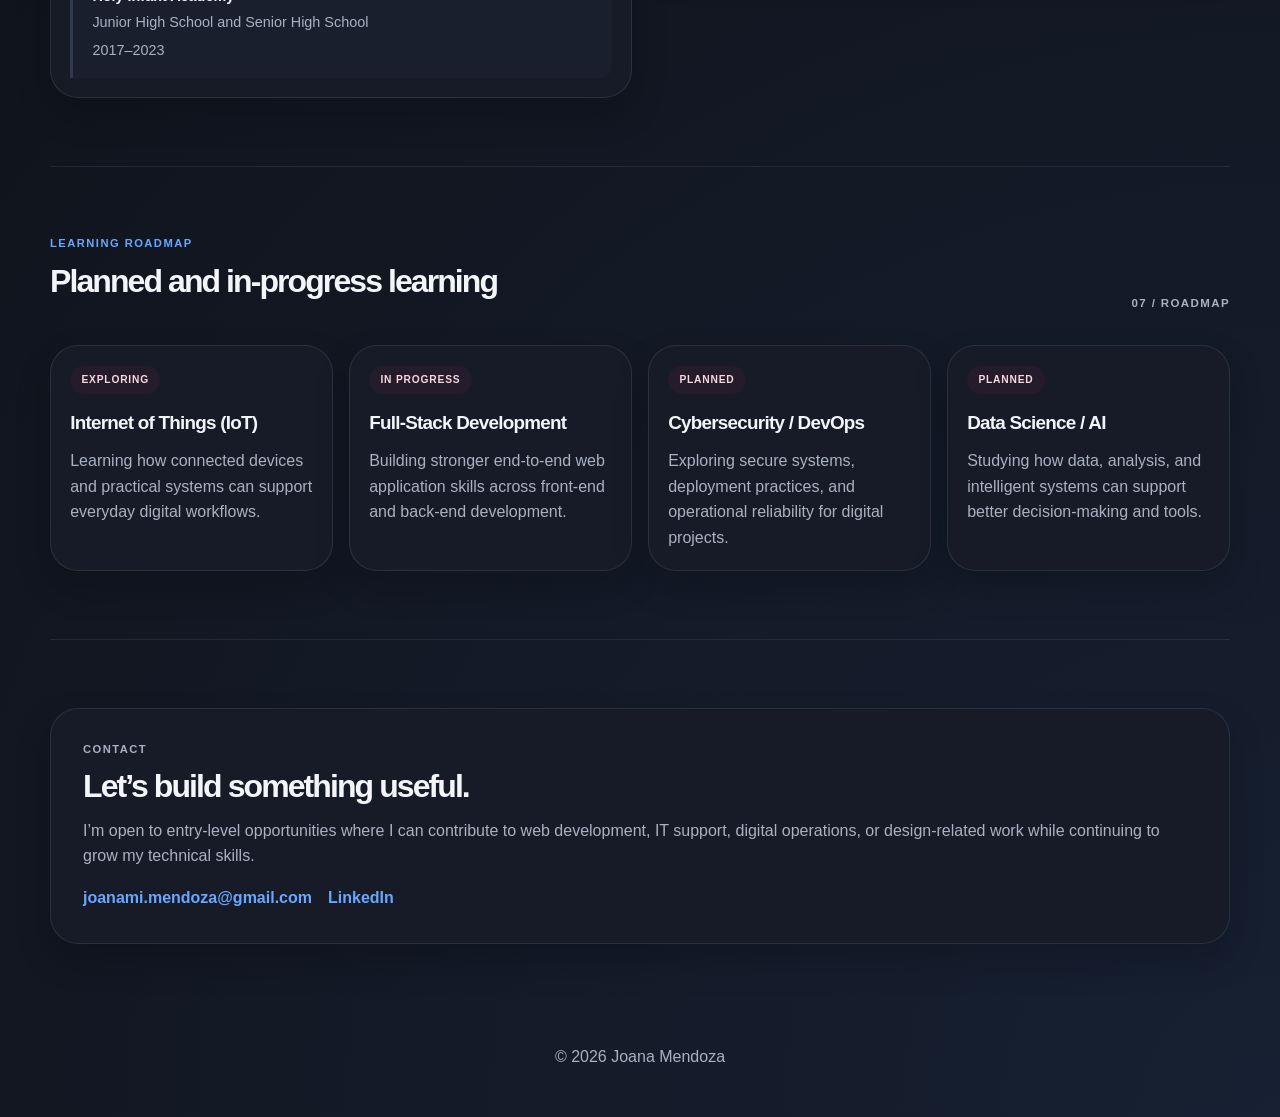
==== commit 2cf50929: "Refactor code structure for improved readability and maintainability" ====
--- a/index.html
+++ b/index.html
@@ -25,7 +25,7 @@
                 <ul>
                     <li><a href="#home" class="nav-link">Home</a></li>
                     <li><a href="#skills" class="nav-link">Skills</a></li>
-                    <li><a href="#work" class="nav-link">Featured Work</a></li>
+                    <li><a href="#work" class="nav-link">Featured Works</a></li>
                     <li><a href="#experience" class="nav-link">Experience</a></li>
                     <li><a href="#education" class="nav-link">Education &amp; Credentials</a></li>
                     <li><a href="#roadmap" class="nav-link">Learning Roadmap</a></li>
@@ -52,35 +52,10 @@
                 <p class="status-line"><span class="status-dot" aria-hidden="true"></span>Currently building practical projects and early-career IT experience.</p>
             </div>
 
-            <div class="hero-visual" aria-label="Joana Mendoza portfolio visual">
-                <div class="hero-visual-panel">
-                    <div class="workspace-window">
-                        <div class="window-header">
-                            <span></span><span></span><span></span>
-                        </div>
-                        <div class="window-body">
-                            <div class="window-sidebar">
-                                <span class="sidebar-pill sidebar-pill--maroon">UI/UX</span>
-                                <span class="sidebar-pill sidebar-pill--blue">Data</span>
-                            </div>
-                            <div class="window-content">
-                                <div class="mini-panel">
-                                    <p>Portfolio 01</p>
-                                    <strong>Digital systems</strong>
-                                </div>
-                                <div class="mini-metrics">
-                                    <div><span>Focus</span><strong>Web development</strong></div>
-                                    <div><span>Focus</span><strong>UI/UX &amp; data</strong></div>
-                                </div>
-                            </div>
-                        </div>
-                    </div>
-                    <div class="portrait-frame">
-                        <img src="images/portrait-joana-1.jpg" alt="Portrait of Joana Mendoza" loading="lazy">
-                    </div>
-                    <div class="info-tag info-tag--blue">Web dev</div>
-                    <div class="info-tag info-tag--maroon">Design</div>
-                </div>
+            <div class="hero-visual">
+                <figure class="hero-portrait">
+                    <img src="images/portrait-joana-1.jpg" alt="Portrait of Joana Mendoza">
+                </figure>
             </div>
         </section>
 
@@ -178,23 +153,36 @@
             </div>
         </section>
 
-        <section class="section container" id="work">
-            <div class="section-heading section-heading--split">
-                <div>
-                    <p class="eyebrow">Featured Work</p>
-                    <h2>Featured Work and Project Evidence</h2>
+        <section class="section container project-section" id="work">
+            <div class="section-heading section-heading--split">
+                <div>
+                    <p class="eyebrow">Selected collection</p>
+                    <h2>Featured Works</h2>
                 </div>
                 <div class="section-index">03 / work</div>
             </div>
 
-            <div class="project-gallery" id="project-gallery" aria-label="Featured projects. Scroll horizontally to see each project." tabindex="0"></div>
+            <div class="project-gallery" id="project-gallery" aria-label="Featured Works. Scroll horizontally to see each project." tabindex="0"></div>
 
             <div class="project-group" aria-labelledby="figma-projects-heading">
                 <div class="group-header">
                     <p class="eyebrow">UI/UX Design</p>
                     <h3 id="figma-projects-heading">UI/UX Design &amp; Interface Prototypes</h3>
                 </div>
-                <div class="figma-gallery" id="figma-gallery" aria-label="UI and UX design projects. Scroll horizontally to see each project." tabindex="0"></div>
+                <div class="figma-gallery" id="figma-gallery" aria-label="UI and UX design projects. Scroll horizontally to see each preview." tabindex="0"></div>
+            </div>
+        </section>
+
+        <section class="section container" id="project-evidence">
+            <div class="section-heading section-heading--split">
+                <div>
+                    <p class="eyebrow">Project resources</p>
+                    <h2>Project Evidence</h2>
+                </div>
+                <div class="section-index">04 / work evidence</div>
+            </div>
+            <div class="evidence-panel">
+                <p>Each Featured Works link opens its project's local entry page. Project-specific HTML, styles, scripts, and available assets stay organized in that project's folder.</p>
             </div>
         </section>
 
@@ -204,7 +192,7 @@
                     <p class="eyebrow">Experience</p>
                     <h2>Relevant Work and Learning Timeline</h2>
                 </div>
-                <div class="section-index">04 / experience</div>
+                <div class="section-index">05 / experience</div>
             </div>
 
             <div class="timeline">
@@ -255,40 +243,29 @@
                     <p class="eyebrow">Education &amp; Credentials</p>
                     <h2>Academic and Professional Learning</h2>
                 </div>
-                <div class="section-index">05 / credentials</div>
+                <div class="section-index">06 / credentials</div>
             </div>
 
             <div class="credentials-layout">
-                <div class="credential-card">
+                <div class="credential-card education-card">
                     <h3>Formal Education</h3>
-                    <ul>
-                        <li><strong>B.S. in Information and Technology</strong><span>Divine Word College of Calapan</span><em>2023 — Present</em></li>
+                    <ul class="education-list">
+                        <li class="education-entry education-entry--current">
+                            <span class="education-level">Current studies</span>
+                            <strong>Bachelor of Science in Information Technology</strong>
+                            <span>Divine Word College of Calapan</span>
+                            <em>Present</em>
+                        </li>
+                        <li class="education-entry education-entry--previous">
+                            <strong>Holy Infant Academy</strong>
+                            <span>Junior High School and Senior High School</span>
+                            <em>2017–2023</em>
+                        </li>
                     </ul>
                 </div>
 
                 <div class="credential-card training-card">
                     <h3>Certifications &amp; Training</h3>
-                    <div class="certificate-entry">
-                        <div class="certificate-details">
-                            <h4>Java Programming NC III</h4>
-                            <p class="credential-issuer">TESDA / Divine Word College of Calapan</p>
-                            <p class="credential-date">July — August 2025</p>
-                        </div>
-                        <div class="cert-visual cert-visual--java" data-image-src="images/java-cert.png" data-image-alt="Java Programming NC III certificate">
-                            <span>java-cert · image to be added</span>
-                        </div>
-                        <span class="certificate-action" data-certificate-action>Certificate image not added</span>
-                    </div>
-                    <div class="certificate-entry">
-                        <div class="certificate-details">
-                            <h4>CDSA</h4>
-                            <p class="credential-issuer">Credential placeholder</p>
-                        </div>
-                        <div class="cert-visual cert-visual--cdsa" data-image-src="images/cdsa-cert.png" data-image-alt="CDSA certificate">
-                            <span>cdsa-cert · image to be added</span>
-                        </div>
-                        <span class="certificate-action" data-certificate-action>Certificate image not added</span>
-                    </div>
                     <div class="training-links">
                         <a class="button button-primary button-block" href="https://drive.google.com/drive/folders/12hdQMdLK6TkX1yKj32U3EDfuX-vJYX86?usp=sharing" target="_blank" rel="noopener noreferrer">View Certificates &amp; Badges</a>
                         <a class="button button-secondary button-block" href="https://www.credly.com/users/joanamay-mendoza-it.f2052220" target="_blank" rel="noopener noreferrer">View Verified Credly Credentials</a>
@@ -303,7 +280,7 @@
                     <p class="eyebrow">Learning Roadmap</p>
                     <h2>Planned and in-progress learning</h2>
                 </div>
-                <div class="section-index">06 / roadmap</div>
+                <div class="section-index">07 / roadmap</div>
             </div>
 
             <div class="roadmap-grid">
--- a/style.css
+++ b/style.css
@@ -188,7 +188,7 @@
 }
 
 .hero h1 {
-  font-size: clamp(2.8rem, 5vw, 5rem);
+  font-size: clamp(2.4rem, 4vw, 3.65rem);
   max-width: 100%;
   overflow-wrap: anywhere;
 }
@@ -275,197 +275,21 @@
   justify-content: center;
 }
 
-.hero-visual-panel {
+.hero-portrait {
   position: relative;
-  width: min(460px, 100%);
-  min-height: 470px;
-  padding: 1rem;
-}
-
-.hero-visual-panel::before {
-  content: "";
-  position: absolute;
-  inset: 2rem 3rem 0 2rem;
-  border-radius: 32px;
-  background: linear-gradient(135deg, rgba(112, 36, 61, 0.16), rgba(70, 130, 217, 0.18));
-  filter: blur(20px);
-  z-index: 0;
-}
-
-.workspace-window {
-  position: relative;
-  z-index: 1;
-  background: linear-gradient(180deg, rgba(25, 33, 45, 0.96), rgba(18, 24, 34, 0.98));
-  border: 1px solid rgba(148, 163, 184, 0.22);
-  border-radius: 24px;
+  width: min(390px, 100%);
+  overflow: hidden;
+  border: 1px solid rgba(148, 163, 184, 0.2);
+  border-radius: 28px;
+  background: var(--color-surface);
   box-shadow: var(--shadow-soft);
-  overflow: hidden;
-  max-width: 360px;
-  margin-left: 1rem;
-}
-
-.window-header {
-  display: flex;
-  align-items: center;
-  gap: 0.45rem;
-  padding: 0.85rem 1rem 0.7rem;
-  border-bottom: 1px solid rgba(148, 163, 184, 0.14);
-  background: rgba(255, 255, 255, 0.02);
-}
-
-.window-header span {
-  display: block;
-  width: 10px;
-  height: 10px;
-  border-radius: 50%;
-  background: rgba(255, 255, 255, 0.18);
-}
-
-.window-header span:nth-child(1) { background: #ff6d7a; }
-.window-header span:nth-child(2) { background: #f2c94c; }
-.window-header span:nth-child(3) { background: #63c9a5; }
-
-.window-body {
-  display: flex;
-  min-height: 230px;
-}
-
-.window-sidebar {
-  width: 108px;
-  background: rgba(112, 36, 61, 0.12);
-  border-right: 1px solid rgba(148, 163, 184, 0.12);
-  padding: 1rem 0.8rem;
-  display: flex;
-  flex-direction: column;
-  gap: 0.75rem;
-}
-
-.sidebar-pill {
-  display: inline-flex;
-  align-items: center;
-  justify-content: center;
-  min-height: 34px;
-  border-radius: 999px;
-  padding: 0.35rem 0.7rem;
-  font-size: 0.7rem;
-  font-weight: 800;
-  letter-spacing: 0.08em;
-  text-transform: uppercase;
-}
-
-.sidebar-pill--maroon {
-  background: rgba(112, 36, 61, 0.24);
-  color: #f4d7dd;
-}
-
-.sidebar-pill--blue {
-  background: rgba(70, 130, 217, 0.18);
-  color: #dbe9ff;
-}
-
-.window-content {
-  flex: 1;
-  padding: 1rem;
-  display: grid;
-  gap: 1rem;
-}
-
-.mini-panel {
-  border: 1px solid rgba(137, 147, 173, 0.18);
-  border-radius: 16px;
-  background: rgba(255, 255, 255, 0.02);
-  padding: 1rem;
-}
-
-.mini-panel p {
-  font-size: 0.72rem;
-  letter-spacing: 0.12em;
-  text-transform: uppercase;
-  color: var(--color-text-muted);
-  margin-bottom: 0.35rem;
-}
-
-.mini-panel strong {
-  font-size: 1.1rem;
-  letter-spacing: -0.04em;
-}
-
-.mini-metrics {
-  display: grid;
-  gap: 0.7rem;
-}
-
-.mini-metrics div {
-  display: flex;
-  justify-content: space-between;
-  gap: 0.5rem;
-  padding: 0.75rem 0.8rem;
-  border-radius: 12px;
-  background: rgba(70, 130, 217, 0.08);
-  border: 1px solid rgba(105, 167, 255, 0.15);
-}
-
-.mini-metrics span {
-  color: var(--color-text-muted);
-  font-size: 0.76rem;
-  letter-spacing: 0.08em;
-  text-transform: uppercase;
-}
-
-.mini-metrics strong {
-  font-size: 0.8rem;
-  color: var(--color-text);
-}
-
-.portrait-frame {
-  position: absolute;
-  right: 0.75rem;
-  bottom: 0.25rem;
-  width: 220px;
-  border: 1px solid rgba(148, 163, 184, 0.2);
-  border-radius: 24px;
-  overflow: hidden;
-  box-shadow: var(--shadow-card);
-  transform: rotate(5deg);
-  z-index: 2;
-}
-
-.portrait-frame img {
+}
+
+.hero-portrait img {
   width: 100%;
-  height: 260px;
+  aspect-ratio: 1 / 1;
   object-fit: cover;
-  filter: saturate(1.1);
-}
-
-.info-tag {
-  position: absolute;
-  z-index: 3;
-  display: inline-flex;
-  align-items: center;
-  justify-content: center;
-  min-height: 34px;
-  padding: 0.35rem 0.8rem;
-  border-radius: 999px;
-  font-size: 0.7rem;
-  font-weight: 800;
-  letter-spacing: 0.08em;
-  text-transform: uppercase;
-}
-
-.info-tag--blue {
-  top: 3.5rem;
-  right: 6rem;
-  background: rgba(70, 130, 217, 0.18);
-  color: #dceaff;
-  border: 1px solid rgba(105, 167, 255, 0.2);
-}
-
-.info-tag--maroon {
-  left: 1rem;
-  bottom: 1.5rem;
-  background: rgba(112, 36, 61, 0.16);
-  color: #f5d3db;
-  border: 1px solid rgba(180, 94, 116, 0.24);
+  object-position: center;
 }
 
 .section {
@@ -485,7 +309,7 @@
 
 .section-heading h2,
 .contact-panel h2 {
-  font-size: clamp(2.1rem, 3vw, 3rem);
+  font-size: clamp(1.75rem, 2.5vw, 2.35rem);
 }
 
 .section-heading--split {
@@ -519,7 +343,6 @@
 .skill-card,
 .project-card,
 .credential-card,
-.certificate-entry,
 .roadmap-card,
 .contact-panel,
 .timeline-item {
@@ -539,8 +362,6 @@
 .project-card:focus-within,
 .credential-card:hover,
 .credential-card:focus-within,
-.certificate-entry:hover,
-.certificate-entry:focus-within,
 .roadmap-card:hover,
 .roadmap-card:focus-within,
 .contact-panel:hover,
@@ -610,28 +431,46 @@
   letter-spacing: -0.04em;
 }
 
+.project-section {
+  padding-top: 3.2rem;
+  padding-bottom: 3.2rem;
+}
+
 .project-gallery,
 .figma-gallery {
   display: grid;
   grid-auto-flow: column;
-  grid-auto-columns: minmax(290px, 360px);
+  grid-auto-columns: clamp(280px, 28vw, 400px);
   width: 100%;
   max-width: 100%;
   min-width: 0;
   gap: 1rem;
   overflow-x: auto;
   overflow-y: hidden;
-  padding: 0.2rem 0.15rem 0.6rem;
-  scroll-snap-type: x proximity;
-  scrollbar-width: none;
-  -ms-overflow-style: none;
+  padding: 0.25rem 0.1rem 0.85rem;
+  scroll-behavior: smooth;
+  scroll-snap-type: x mandatory;
+  scrollbar-width: thin;
+  scrollbar-color: rgba(105, 167, 255, 0.55) rgba(137, 147, 173, 0.12);
   -webkit-overflow-scrolling: touch;
   overscroll-behavior-x: contain;
 }
 
 .project-gallery::-webkit-scrollbar,
 .figma-gallery::-webkit-scrollbar {
-  display: none;
+  height: 6px;
+}
+
+.project-gallery::-webkit-scrollbar-track,
+.figma-gallery::-webkit-scrollbar-track {
+  border-radius: 999px;
+  background: rgba(137, 147, 173, 0.12);
+}
+
+.project-gallery::-webkit-scrollbar-thumb,
+.figma-gallery::-webkit-scrollbar-thumb {
+  border-radius: 999px;
+  background: rgba(105, 167, 255, 0.55);
 }
 
 .project-gallery:focus-visible,
@@ -643,9 +482,54 @@
   display: flex;
   flex-direction: column;
   min-width: 0;
-  padding: 1.4rem;
-  scroll-snap-align: start;
+  height: 460px;
+  padding: 1.15rem;
+  scroll-snap-align: center;
   background: rgba(23, 28, 40, 0.94);
+}
+
+.project-preview {
+  flex: 0 0 136px;
+  height: 136px;
+  margin: -1.15rem -1.15rem 1rem;
+  overflow: hidden;
+  border-radius: var(--radius-lg) var(--radius-lg) 0 0;
+  background: var(--color-surface-elevated);
+}
+
+.project-preview img {
+  width: 100%;
+  height: 100%;
+  object-fit: cover;
+  object-position: center;
+}
+
+.project-card--figma .project-preview img {
+  object-fit: contain;
+  background: #fff;
+}
+
+.project-preview--placeholder {
+  display: grid;
+  place-items: center;
+  color: var(--color-text-muted);
+  background:
+    radial-gradient(circle at 75% 30%, rgba(105, 167, 255, 0.12), transparent 35%),
+    var(--color-surface-elevated);
+  font-size: 0.8rem;
+  font-weight: 700;
+  letter-spacing: 0.08em;
+  text-transform: uppercase;
+}
+
+.evidence-panel {
+  max-width: 850px;
+  padding: 1.5rem;
+  border: 1px solid rgba(137, 147, 173, 0.18);
+  border-radius: var(--radius-lg);
+  background: rgba(23, 28, 40, 0.94);
+  box-shadow: var(--shadow-card);
+  color: var(--color-text-muted);
 }
 
 .project-meta {
@@ -693,13 +577,19 @@
 }
 
 .project-card h3 {
+  min-height: 2.4em;
   margin-bottom: 0.65rem;
-  font-size: 1.42rem;
+  font-size: 1.18rem;
+  line-height: 1.2;
   letter-spacing: -0.05em;
 }
 
 .project-card p {
-  color: var(--color-text-muted);
+  display: -webkit-box;
+  overflow: hidden;
+  color: var(--color-text-muted);
+  -webkit-box-orient: vertical;
+  -webkit-line-clamp: 4;
   margin-bottom: 0.85rem;
 }
 
@@ -716,13 +606,24 @@
   text-decoration: none;
 }
 
+.project-links .project-action {
+  display: inline-flex;
+  align-items: center;
+  justify-content: center;
+  min-height: 40px;
+  padding: 0.55rem 1rem;
+  border: 1px solid rgba(105, 167, 255, 0.28);
+  border-radius: 999px;
+  background: rgba(70, 130, 217, 0.1);
+}
+
 .project-links a:hover,
 .project-links a:focus-visible {
   color: #dfeeff;
 }
 
 .project-group {
-  margin-top: 2.5rem;
+  margin-top: 2rem;
 }
 
 .group-header {
@@ -733,7 +634,7 @@
 }
 
 .group-header h3 {
-  font-size: clamp(1.5rem, 2vw, 2.2rem);
+  font-size: clamp(1.2rem, 1.8vw, 1.55rem);
   letter-spacing: -0.05em;
 }
 
@@ -776,75 +677,48 @@
   font-style: normal;
 }
 
-.credential-issuer {
-  color: var(--color-text-muted);
-  font-size: 0.88rem;
-}
-
-.cert-visual {
-  position: relative;
-  display: grid;
-  place-items: center;
-  min-height: 84px;
-  width: 120px;
-  flex: 0 0 120px;
-  border: 1px solid rgba(137, 147, 173, 0.18);
-  border-radius: var(--radius-sm);
-  background: linear-gradient(135deg, rgba(70, 130, 217, 0.08), rgba(112, 36, 61, 0.12));
-  overflow: hidden;
-}
-
-.cert-visual img {
-  width: 100%;
-  height: 82px;
-  object-fit: contain;
-}
-
-.cert-visual span {
-  padding: 0.4rem;
-  text-align: center;
-  font-size: 0.58rem;
+.education-list {
+  gap: 0.85rem;
+}
+
+.credential-card .education-list .education-entry {
+  display: grid;
+  gap: 0.3rem;
+  padding: 1rem 1rem 1rem 1.2rem;
+  border-left: 3px solid var(--color-border);
+  border-radius: 0 var(--radius-sm) var(--radius-sm) 0;
+  background: rgba(32, 39, 56, 0.38);
+}
+
+.credential-card .education-list .education-entry::before {
+  content: none;
+}
+
+.credential-card .education-list .education-entry--current {
+  padding-top: 1.15rem;
+  padding-bottom: 1.15rem;
+  border-left-color: var(--color-thunder-blue-bright);
+  background: linear-gradient(110deg, rgba(70, 130, 217, 0.16), rgba(32, 39, 56, 0.45));
+}
+
+.education-entry strong {
+  line-height: 1.35;
+}
+
+.education-entry--current strong {
+  font-size: 1.08rem;
+}
+
+.education-entry--previous {
+  font-size: 0.9rem;
+}
+
+.education-level {
+  color: var(--color-thunder-blue-bright);
+  font-size: 0.68rem;
+  font-weight: 800;
   letter-spacing: 0.08em;
   text-transform: uppercase;
-  color: var(--color-text-muted);
-}
-
-.cert-visual.has-image span {
-  display: none;
-}
-
-.certificate-entry {
-  display: grid;
-  grid-template-columns: minmax(0, 1fr) 120px;
-  align-items: center;
-  gap: 0.75rem;
-  margin-top: 0.8rem;
-  padding: 0.8rem;
-  border-radius: var(--radius-md);
-  background: rgba(32, 39, 56, 0.56);
-}
-
-.certificate-details h4 {
-  margin-bottom: 0.2rem;
-  font-size: 0.96rem;
-}
-
-.credential-date {
-  margin-top: 0.2rem;
-  color: var(--color-text-muted);
-  font-size: 0.82rem;
-}
-
-.certificate-action {
-  grid-column: 1 / -1;
-  justify-self: start;
-  color: var(--color-text-muted);
-  font-size: 0.82rem;
-}
-
-.certificate-entry .button {
-  min-height: 40px;
-  padding: 0.55rem 1rem;
 }
 
 .training-links {
@@ -948,7 +822,7 @@
 
 }
 
-@media (max-width: 760px) {
+@media (max-width: 900px) {
   .menu-toggle {
     display: block;
   }
@@ -999,18 +873,6 @@
     grid-template-columns: 1fr;
   }
 
-  .project-gallery,
-  .figma-gallery {
-    grid-auto-columns: minmax(min(260px, 85%), min(360px, 85%));
-  }
-
-  .hero-visual-panel {
-    min-height: 420px;
-  }
-
-  .portrait-frame {
-    width: 180px;
-  }
 }
 
 @media (max-width: 680px) {
@@ -1018,10 +880,6 @@
     grid-template-columns: 1fr;
   }
 
-  .project-gallery,
-  .figma-gallery {
-    grid-auto-columns: minmax(min(260px, 85%), 88%);
-  }
 }
 
 @media (max-width: 520px) {
@@ -1038,25 +896,8 @@
     padding: 1.4rem;
   }
 
-  .hero-visual-panel {
-    min-height: 380px;
-  }
-
-  .window-body {
-    min-height: 196px;
-  }
-
-  .window-sidebar {
-    width: 92px;
-  }
-
-  .portrait-frame {
-    right: 0.5rem;
-    width: 160px;
-  }
-
-  .info-tag--blue {
-    right: 3.3rem;
+  .hero-portrait {
+    width: min(320px, 100%);
   }
 }
 
@@ -1065,7 +906,6 @@
   .skill-card:hover,
   .project-card:hover,
   .credential-card:hover,
-  .certificate-entry:hover,
   .roadmap-card:hover,
   .contact-panel:hover,
   .timeline-item:hover {
